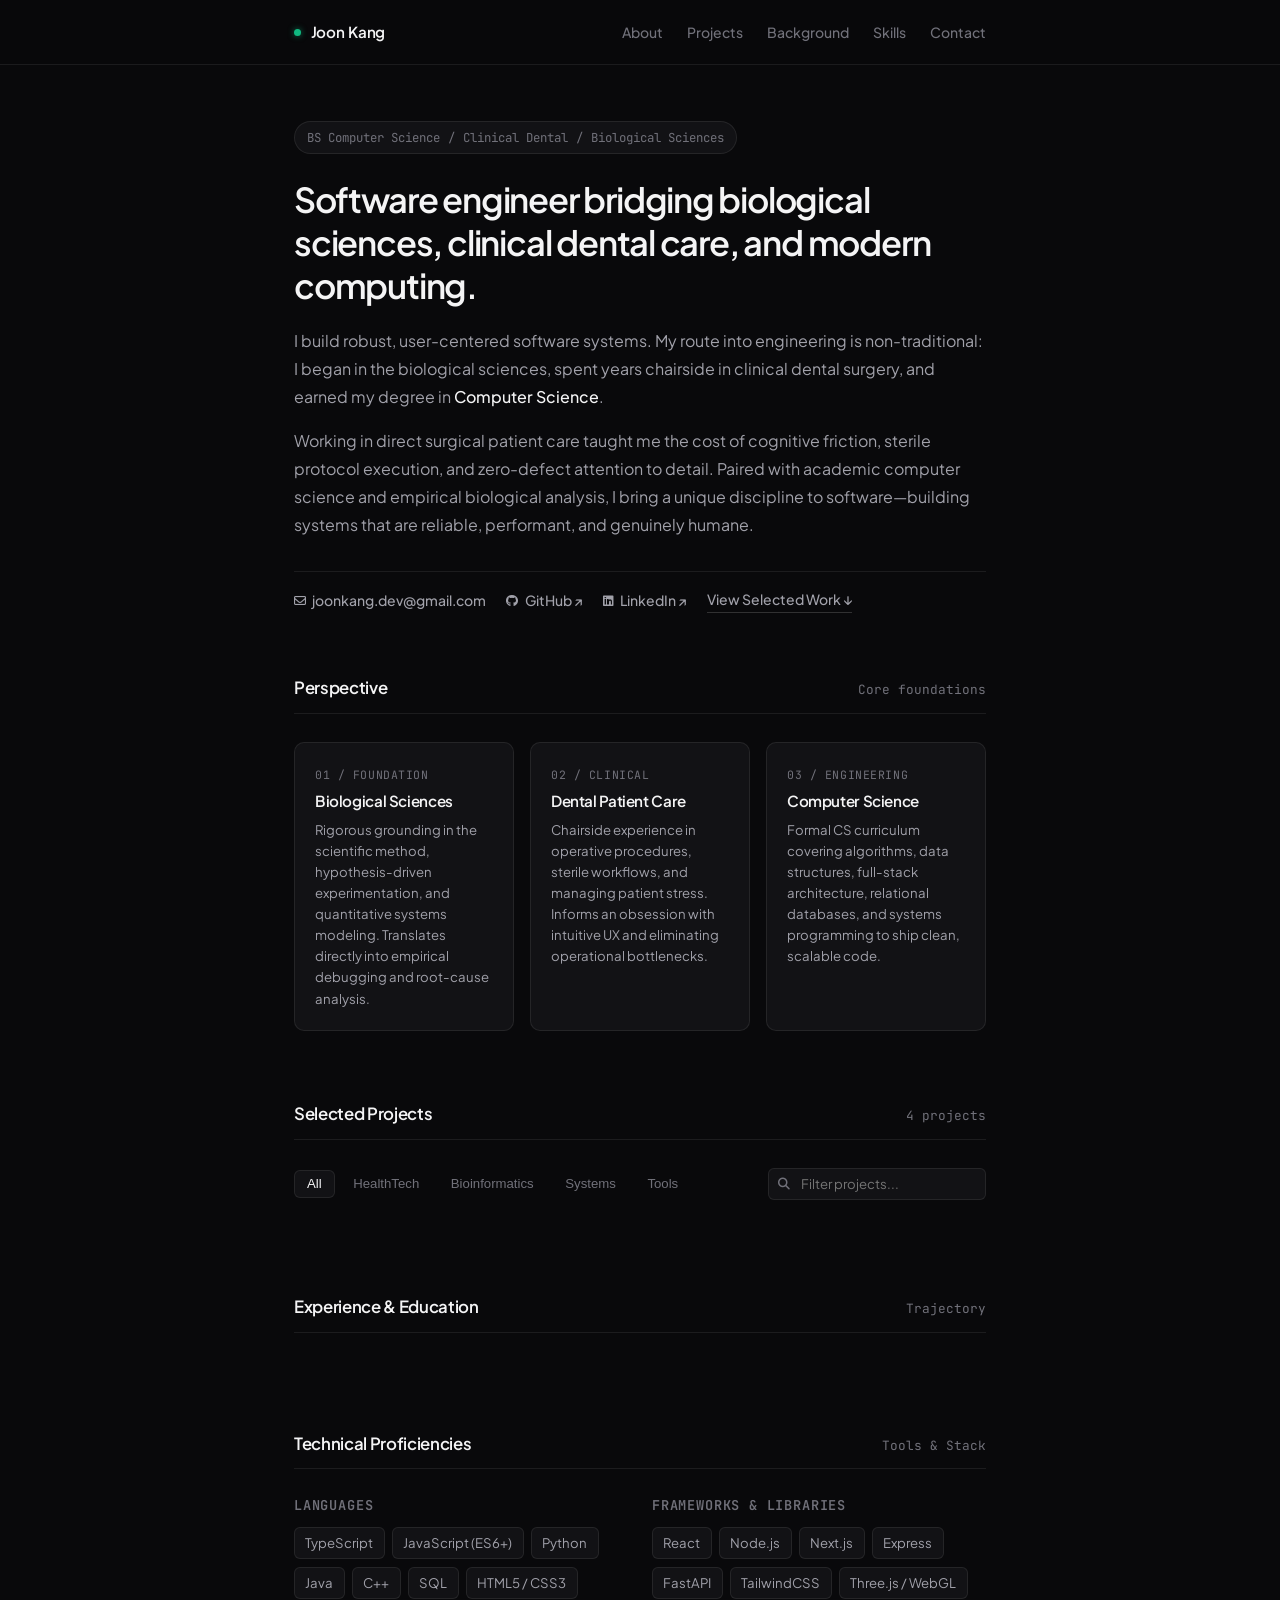
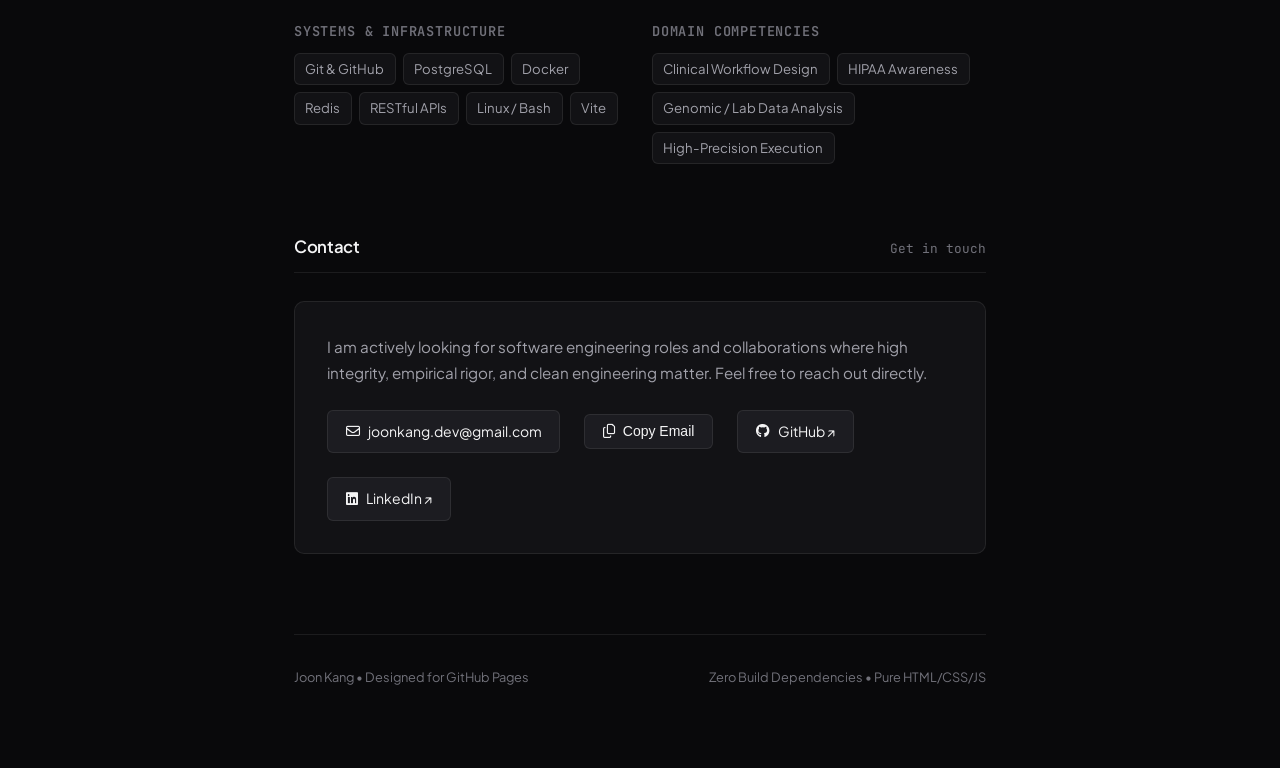
==== index.html @ 66cf8ad4 "Initial commit: Dental website mockups and portal" ====
<!DOCTYPE html>
<html lang="en">
<head>
  <meta charset="UTF-8">
  <meta name="viewport" content="width=device-width, initial-scale=1.0">
  <meta name="description" content="Joon Kang — Software Engineer with a background in Biological Sciences, Clinical Dental Assisting, and a B.S. in Computer Science.">
  <meta name="keywords" content="Joon Kang, Software Engineer, Full-Stack Developer, Biology, Dental, HealthTech, Bioinformatics">
  <meta name="author" content="Joon Kang">
  
  <title>Joon Kang — Software Engineer</title>

  <!-- Google Fonts: Plus Jakarta Sans & JetBrains Mono -->
  <link rel="preconnect" href="https://fonts.googleapis.com">
  <link rel="preconnect" href="https://fonts.gstatic.com" crossorigin>
  <link href="https://fonts.googleapis.com/css2?family=JetBrains+Mono:wght@400;500&family=Plus+Jakarta+Sans:wght@400;500;600;700&display=swap" rel="stylesheet">

  <!-- Minimalist FontAwesome for clean links -->
  <link rel="stylesheet" href="https://cdnjs.cloudflare.com/ajax/libs/font-awesome/6.5.1/css/all.min.css" integrity="sha512-DTOQO9RWCH3ppGqcWaEA1BIZOC6xxalwEsw9c2QQeAIftl+Vegovlnee1c9QX4TctnWMn13TZye+giMm8e2LwA==" crossorigin="anonymous" referrerpolicy="no-referrer" />

  <!-- Refined Stylesheet -->
  <link rel="stylesheet" href="style.css">
</head>
<body>

  <!-- Minimal Sticky Header -->
  <header class="site-header">
    <div class="site-container header-inner">
      <a href="#top" class="brand-title">
        <span class="status-dot" title="Open to opportunities"></span>
        <span>Joon Kang</span>
      </a>

      <nav aria-label="Main Navigation">
        <ul class="header-nav">
          <li><a href="#about">About</a></li>
          <li><a href="#projects">Projects</a></li>
          <li><a href="#background">Background</a></li>
          <li><a href="#skills">Skills</a></li>
          <li><a href="#contact">Contact</a></li>
        </ul>
      </nav>
    </div>
  </header>

  <main class="site-container" id="top">

    <!-- ====================================================================
         HERO & INTRODUCTION
         ==================================================================== -->
    <section class="hero-block" id="about">
      <div class="hero-meta-badge">
        <span>BS Computer Science</span>
        <span>/</span>
        <span>Clinical Dental</span>
        <span>/</span>
        <span>Biological Sciences</span>
      </div>

      <h1 class="hero-heading">
        Software engineer bridging biological sciences, clinical dental care, and modern computing.
      </h1>

      <div class="hero-narrative">
        <p>
          I build robust, user-centered software systems. My route into engineering is non-traditional: I began in the biological sciences, spent years chairside in clinical dental surgery, and earned my degree in <strong>Computer Science</strong>.
        </p>
        <p>
          Working in direct surgical patient care taught me the cost of cognitive friction, sterile protocol execution, and zero-defect attention to detail. Paired with academic computer science and empirical biological analysis, I bring a unique discipline to software—building systems that are reliable, performant, and genuinely humane.
        </p>
      </div>

      <div class="hero-links-row">
        <a href="mailto:joonkang.dev@gmail.com" class="action-link">
          <i class="fa-regular fa-envelope"></i>
          <span>joonkang.dev@gmail.com</span>
        </a>
        <a href="https://github.com/joonkang" target="_blank" rel="noopener noreferrer" class="action-link">
          <i class="fa-brands fa-github"></i>
          <span>GitHub ↗</span>
        </a>
        <a href="https://linkedin.com/in/joonkang" target="_blank" rel="noopener noreferrer" class="action-link">
          <i class="fa-brands fa-linkedin"></i>
          <span>LinkedIn ↗</span>
        </a>
        <a href="#projects" class="action-link text-link">
          <span>View Selected Work ↓</span>
        </a>
      </div>
    </section>

    <!-- ====================================================================
         INTERDISCIPLINARY PILLARS (Clean Cards)
         ==================================================================== -->
    <section class="content-section">
      <div class="section-head">
        <h2 class="section-label">Perspective</h2>
        <span class="section-sublabel">Core foundations</span>
      </div>

      <div class="interdisciplinary-grid">
        <div class="discipline-card">
          <div class="discipline-tag">01 / Foundation</div>
          <h3>Biological Sciences</h3>
          <p>
            Rigorous grounding in the scientific method, hypothesis-driven experimentation, and quantitative systems modeling. Translates directly into empirical debugging and root-cause analysis.
          </p>
        </div>

        <div class="discipline-card">
          <div class="discipline-tag">02 / Clinical</div>
          <h3>Dental Patient Care</h3>
          <p>
            Chairside experience in operative procedures, sterile workflows, and managing patient stress. Informs an obsession with intuitive UX and eliminating operational bottlenecks.
          </p>
        </div>

        <div class="discipline-card">
          <div class="discipline-tag">03 / Engineering</div>
          <h3>Computer Science</h3>
          <p>
            Formal CS curriculum covering algorithms, data structures, full-stack architecture, relational databases, and systems programming to ship clean, scalable code.
          </p>
        </div>
      </div>
    </section>

    <!-- ====================================================================
         SELECTED PROJECTS
         ==================================================================== -->
    <section class="content-section" id="projects">
      <div class="section-head">
        <h2 class="section-label">Selected Projects</h2>
        <span class="section-sublabel" id="projectCount">4 projects</span>
      </div>

      <!-- Controls: Category Tabs & Search -->
      <div class="project-filters-bar">
        <div class="category-tabs" id="categoryTabs">
          <button class="tab-btn active" data-category="all">All</button>
          <button class="tab-btn" data-category="healthtech">HealthTech</button>
          <button class="tab-btn" data-category="bioinformatics">Bioinformatics</button>
          <button class="tab-btn" data-category="systems">Systems</button>
          <button class="tab-btn" data-category="tools">Tools</button>
        </div>

        <div class="search-field">
          <i class="fa-solid fa-magnifying-glass"></i>
          <input type="text" id="projectSearchInput" placeholder="Filter projects..." aria-label="Search projects">
        </div>
      </div>

      <!-- Stack of Projects -->
      <div class="projects-stack" id="projectsContainer">
        <!-- Rendered via app.js from projects-data.js -->
      </div>
    </section>

    <!-- ====================================================================
         BACKGROUND & EXPERIENCE
         ==================================================================== -->
    <section class="content-section" id="background">
      <div class="section-head">
        <h2 class="section-label">Experience & Education</h2>
        <span class="section-sublabel">Trajectory</span>
      </div>

      <div class="experience-list" id="experienceContainer">
        <!-- Rendered via app.js -->
      </div>
    </section>

    <!-- ====================================================================
         SKILLS & ARSENAL
         ==================================================================== -->
    <section class="content-section" id="skills">
      <div class="section-head">
        <h2 class="section-label">Technical Proficiencies</h2>
        <span class="section-sublabel">Tools & Stack</span>
      </div>

      <div class="skills-stack-grid">
        <div class="skill-group">
          <h4>Languages</h4>
          <div class="skill-items-list">
            <span class="skill-tag-clean">TypeScript</span>
            <span class="skill-tag-clean">JavaScript (ES6+)</span>
            <span class="skill-tag-clean">Python</span>
            <span class="skill-tag-clean">Java</span>
            <span class="skill-tag-clean">C++</span>
            <span class="skill-tag-clean">SQL</span>
            <span class="skill-tag-clean">HTML5 / CSS3</span>
          </div>
        </div>

        <div class="skill-group">
          <h4>Frameworks & Libraries</h4>
          <div class="skill-items-list">
            <span class="skill-tag-clean">React</span>
            <span class="skill-tag-clean">Node.js</span>
            <span class="skill-tag-clean">Next.js</span>
            <span class="skill-tag-clean">Express</span>
            <span class="skill-tag-clean">FastAPI</span>
            <span class="skill-tag-clean">TailwindCSS</span>
            <span class="skill-tag-clean">Three.js / WebGL</span>
          </div>
        </div>

        <div class="skill-group">
          <h4>Systems & Infrastructure</h4>
          <div class="skill-items-list">
            <span class="skill-tag-clean">Git & GitHub</span>
            <span class="skill-tag-clean">PostgreSQL</span>
            <span class="skill-tag-clean">Docker</span>
            <span class="skill-tag-clean">Redis</span>
            <span class="skill-tag-clean">RESTful APIs</span>
            <span class="skill-tag-clean">Linux / Bash</span>
            <span class="skill-tag-clean">Vite</span>
          </div>
        </div>

        <div class="skill-group">
          <h4>Domain Competencies</h4>
          <div class="skill-items-list">
            <span class="skill-tag-clean">Clinical Workflow Design</span>
            <span class="skill-tag-clean">HIPAA Awareness</span>
            <span class="skill-tag-clean">Genomic / Lab Data Analysis</span>
            <span class="skill-tag-clean">High-Precision Execution</span>
          </div>
        </div>
      </div>
    </section>

    <!-- ====================================================================
         CONTACT & GET IN TOUCH
         ==================================================================== -->
    <section class="content-section" id="contact">
      <div class="section-head">
        <h2 class="section-label">Contact</h2>
        <span class="section-sublabel">Get in touch</span>
      </div>

      <div class="contact-box">
        <p>
          I am actively looking for software engineering roles and collaborations where high integrity, empirical rigor, and clean engineering matter. Feel free to reach out directly.
        </p>

        <div class="contact-channels">
          <a href="mailto:joonkang.dev@gmail.com" class="contact-pill">
            <i class="fa-regular fa-envelope"></i>
            <span>joonkang.dev@gmail.com</span>
          </a>

          <button type="button" class="contact-pill" id="copyEmailBtn">
            <i class="fa-regular fa-copy"></i>
            <span>Copy Email</span>
          </button>

          <a href="https://github.com/joonkang" target="_blank" rel="noopener noreferrer" class="contact-pill">
            <i class="fa-brands fa-github"></i>
            <span>GitHub ↗</span>
          </a>

          <a href="https://linkedin.com/in/joonkang" target="_blank" rel="noopener noreferrer" class="contact-pill">
            <i class="fa-brands fa-linkedin"></i>
            <span>LinkedIn ↗</span>
          </a>
        </div>
      </div>
    </section>

    <!-- Footer -->
    <footer class="site-footer">
      <div>Joon Kang &bull; Designed for GitHub Pages</div>
      <div>Zero Build Dependencies &bull; Pure HTML/CSS/JS</div>
    </footer>

  </main>

  <!-- Minimalist Toast Alert -->
  <div class="toast-notice" id="toastNotice" role="status"></div>

  <!-- Scripts -->
  <script src="projects-data.js"></script>
  <script src="app.js"></script>
</body>
</html>
---- style.css ----
/* ==========================================================================
   MINIMALIST & EDITORIAL DESIGN SYSTEM
   Aesthetic: Refined Obsidian & Zinc Monochrome with Hairline Borders
   Inspiration: Linear, Paco Coursey, Lee Robinson, Stripe Developer
   ========================================================================== */

:root {
  /* Color Palette - Refined Neutral Slate & Obsidian */
  --bg-page: #09090b;          /* Zinc 950 */
  --bg-surface: #121215;       /* Subdued container */
  --bg-surface-hover: #18181b; /* Zinc 900 */
  --bg-subtle: #1c1c21;
  --bg-tag: rgba(255, 255, 255, 0.04);
  
  /* Text System */
  --text-primary: #f4f4f5;     /* Zinc 100 */
  --text-secondary: #a1a1aa;   /* Zinc 400 */
  --text-muted: #71717a;       /* Zinc 500 */
  --text-faint: #3f3f46;       /* Zinc 700 */
  
  /* Borders & Dividers */
  --border: rgba(255, 255, 255, 0.08);
  --border-strong: rgba(255, 255, 255, 0.16);
  --border-focus: rgba(255, 255, 255, 0.3);
  
  /* Accents (Used Sparingly & Deliberately) */
  --accent-dot: #10b981;       /* Emerald live status */
  --accent-hover: #ffffff;
  
  /* Typography */
  --font-sans: 'Plus Jakarta Sans', -apple-system, BlinkMacSystemFont, 'Segoe UI', Roboto, sans-serif;
  --font-mono: 'JetBrains Mono', 'SF Mono', Menlo, Consolas, monospace;
  
  /* Layout Sizing */
  --max-width: 740px;
  --radius-sm: 6px;
  --radius-md: 10px;
  --radius-lg: 14px;
  --radius-full: 9999px;
  
  /* Transitions */
  --ease: cubic-bezier(0.16, 1, 0.3, 1);
  --duration: 0.2s;
}

/* ==========================================================================
   Base Reset
   ========================================================================== */
*, *::before, *::after {
  box-sizing: border-box;
  margin: 0;
  padding: 0;
}

html {
  scroll-behavior: smooth;
  font-size: 16px;
  color-scheme: dark;
}

body {
  font-family: var(--font-sans);
  background-color: var(--bg-page);
  color: var(--text-primary);
  line-height: 1.7;
  -webkit-font-smoothing: antialiased;
  -moz-osx-font-smoothing: grayscale;
  min-height: 100vh;
  padding-bottom: 5rem;
}

/* Selection */
::selection {
  background: rgba(255, 255, 255, 0.18);
  color: #fff;
}

/* ==========================================================================
   Typography & Links
   ========================================================================== */
h1, h2, h3, h4 {
  color: var(--text-primary);
  font-weight: 600;
  letter-spacing: -0.025em;
  line-height: 1.3;
}

p {
  color: var(--text-secondary);
  font-size: 0.95rem;
  line-height: 1.7;
}

a {
  color: inherit;
  text-decoration: none;
  transition: color var(--duration) var(--ease);
}

.font-mono {
  font-family: var(--font-mono);
}

/* Understated Link */
.text-link {
  color: var(--text-primary);
  border-bottom: 1px solid var(--border-strong);
  padding-bottom: 1px;
  transition: border-color var(--duration) var(--ease), color var(--duration) var(--ease);
}

.text-link:hover {
  border-color: var(--accent-hover);
  color: #fff;
}

/* ==========================================================================
   Layout Container
   ========================================================================== */
.site-container {
  max-width: var(--max-width);
  margin: 0 auto;
  padding: 0 1.5rem;
}

/* ==========================================================================
   Header & Navigation
   ========================================================================== */
.site-header {
  position: sticky;
  top: 0;
  z-index: 50;
  background: rgba(9, 9, 11, 0.85);
  backdrop-filter: blur(12px);
  -webkit-backdrop-filter: blur(12px);
  border-bottom: 1px solid var(--border);
  margin-bottom: 3.5rem;
}

.header-inner {
  display: flex;
  align-items: center;
  justify-content: space-between;
  height: 64px;
}

.brand-title {
  font-size: 0.95rem;
  font-weight: 600;
  letter-spacing: -0.01em;
  color: var(--text-primary);
  display: flex;
  align-items: center;
  gap: 0.6rem;
}

.brand-title .status-dot {
  width: 7px;
  height: 7px;
  border-radius: 50%;
  background: var(--accent-dot);
  display: inline-block;
  box-shadow: 0 0 6px rgba(16, 185, 129, 0.6);
}

.header-nav {
  display: flex;
  align-items: center;
  gap: 1.5rem;
  list-style: none;
}

.header-nav a {
  font-size: 0.875rem;
  color: var(--text-muted);
  font-weight: 500;
  transition: color var(--duration) var(--ease);
}

.header-nav a:hover {
  color: var(--text-primary);
}

/* ==========================================================================
   Hero Section
   ========================================================================== */
.hero-block {
  margin-bottom: 4rem;
}

.hero-meta-badge {
  display: inline-flex;
  align-items: center;
  gap: 0.5rem;
  font-size: 0.775rem;
  font-family: var(--font-mono);
  color: var(--text-muted);
  background: var(--bg-surface);
  border: 1px solid var(--border);
  padding: 0.3rem 0.75rem;
  border-radius: var(--radius-full);
  margin-bottom: 1.5rem;
}

.hero-heading {
  font-size: 2.15rem;
  font-weight: 600;
  letter-spacing: -0.035em;
  line-height: 1.25;
  margin-bottom: 1.25rem;
  color: var(--text-primary);
}

.hero-narrative {
  display: flex;
  flex-direction: column;
  gap: 1rem;
  margin-bottom: 2rem;
}

.hero-narrative p {
  font-size: 1rem;
  color: var(--text-secondary);
  line-height: 1.75;
}

.hero-narrative strong {
  color: var(--text-primary);
  font-weight: 500;
}

/* Quick Links Row */
.hero-links-row {
  display: flex;
  align-items: center;
  flex-wrap: wrap;
  gap: 1.25rem;
  padding-top: 1rem;
  border-top: 1px solid var(--border);
}

.action-link {
  display: inline-flex;
  align-items: center;
  gap: 0.4rem;
  font-size: 0.875rem;
  font-weight: 500;
  color: var(--text-secondary);
  transition: color var(--duration) var(--ease);
}

.action-link:hover {
  color: var(--text-primary);
}

.action-link i {
  font-size: 0.75rem;
}

/* ==========================================================================
   Section Layouts
   ========================================================================== */
.content-section {
  margin-bottom: 4.5rem;
}

.section-head {
  display: flex;
  align-items: baseline;
  justify-content: space-between;
  margin-bottom: 1.75rem;
  padding-bottom: 0.75rem;
  border-bottom: 1px solid var(--border);
}

.section-label {
  font-size: 1.05rem;
  font-weight: 600;
  color: var(--text-primary);
  letter-spacing: -0.02em;
}

.section-sublabel {
  font-size: 0.8rem;
  font-family: var(--font-mono);
  color: var(--text-muted);
}

/* ==========================================================================
   Interdisciplinary Background (The Triangle)
   ========================================================================== */
.interdisciplinary-grid {
  display: grid;
  grid-template-columns: repeat(3, 1fr);
  gap: 1rem;
}

.discipline-card {
  background: var(--bg-surface);
  border: 1px solid var(--border);
  border-radius: var(--radius-md);
  padding: 1.35rem 1.25rem;
  transition: border-color var(--duration) var(--ease), background var(--duration) var(--ease);
}

.discipline-card:hover {
  border-color: var(--border-strong);
  background: var(--bg-surface-hover);
}

.discipline-tag {
  font-family: var(--font-mono);
  font-size: 0.72rem;
  color: var(--text-muted);
  text-transform: uppercase;
  letter-spacing: 0.05em;
  margin-bottom: 0.4rem;
}

.discipline-card h3 {
  font-size: 0.95rem;
  font-weight: 600;
  margin-bottom: 0.5rem;
  color: var(--text-primary);
}

.discipline-card p {
  font-size: 0.825rem;
  color: var(--text-secondary);
  line-height: 1.6;
}

/* ==========================================================================
   Projects Section & Controls
   ========================================================================== */
.project-filters-bar {
  display: flex;
  align-items: center;
  justify-content: space-between;
  flex-wrap: wrap;
  gap: 0.75rem;
  margin-bottom: 1.5rem;
}

.category-tabs {
  display: flex;
  align-items: center;
  flex-wrap: wrap;
  gap: 0.35rem;
}

.tab-btn {
  background: transparent;
  border: 1px solid transparent;
  color: var(--text-muted);
  font-size: 0.825rem;
  font-weight: 500;
  padding: 0.35rem 0.75rem;
  border-radius: var(--radius-sm);
  cursor: pointer;
  transition: all var(--duration) var(--ease);
}

.tab-btn:hover {
  color: var(--text-primary);
}

.tab-btn.active {
  background: var(--bg-surface);
  border-color: var(--border);
  color: var(--text-primary);
}

.search-field {
  position: relative;
  min-width: 200px;
}

.search-field input {
  width: 100%;
  background: var(--bg-surface);
  border: 1px solid var(--border);
  border-radius: var(--radius-sm);
  padding: 0.4rem 0.75rem 0.4rem 2rem;
  font-size: 0.825rem;
  color: var(--text-primary);
  font-family: inherit;
  outline: none;
  transition: border-color var(--duration) var(--ease);
}

.search-field input:focus {
  border-color: var(--border-focus);
}

.search-field i {
  position: absolute;
  left: 0.65rem;
  top: 50%;
  transform: translateY(-50%);
  font-size: 0.75rem;
  color: var(--text-muted);
  pointer-events: none;
}

/* Clean Project Cards List */
.projects-stack {
  display: flex;
  flex-direction: column;
  gap: 1.25rem;
}

.project-row-card {
  background: var(--bg-surface);
  border: 1px solid var(--border);
  border-radius: var(--radius-md);
  padding: 1.5rem;
  transition: border-color var(--duration) var(--ease), background-color var(--duration) var(--ease);
}

.project-row-card:hover {
  border-color: var(--border-strong);
  background-color: var(--bg-surface-hover);
}

.project-card-top {
  display: flex;
  align-items: baseline;
  justify-content: space-between;
  gap: 1rem;
  margin-bottom: 0.5rem;
}

.project-name-group {
  display: flex;
  align-items: baseline;
  gap: 0.65rem;
}

.project-name {
  font-size: 1.05rem;
  font-weight: 600;
  color: var(--text-primary);
}

.project-category-badge {
  font-family: var(--font-mono);
  font-size: 0.7rem;
  color: var(--text-muted);
  text-transform: uppercase;
  letter-spacing: 0.05em;
}

.project-links-group {
  display: flex;
  align-items: center;
  gap: 1rem;
}

.project-ext-link {
  font-size: 0.8rem;
  color: var(--text-muted);
  font-weight: 500;
  display: inline-flex;
  align-items: center;
  gap: 0.3rem;
  transition: color var(--duration) var(--ease);
}

.project-ext-link:hover {
  color: var(--text-primary);
}

.project-summary {
  font-size: 0.9rem;
  color: var(--text-secondary);
  line-height: 1.6;
  margin-bottom: 1rem;
}

.project-highlights-minimal {
  list-style: none;
  margin-bottom: 1.15rem;
  display: flex;
  flex-direction: column;
  gap: 0.4rem;
}

.project-highlights-minimal li {
  font-size: 0.835rem;
  color: var(--text-secondary);
  position: relative;
  padding-left: 1rem;
  line-height: 1.5;
}

.project-highlights-minimal li::before {
  content: '–';
  position: absolute;
  left: 0;
  color: var(--text-muted);
}

.project-tags-row {
  display: flex;
  flex-wrap: wrap;
  align-items: center;
  gap: 0.4rem;
}

.tech-chip {
  font-family: var(--font-mono);
  font-size: 0.72rem;
  color: var(--text-muted);
  background: var(--bg-tag);
  border: 1px solid var(--border);
  padding: 0.15rem 0.55rem;
  border-radius: var(--radius-sm);
}

/* ==========================================================================
   Experience & Journey (Chronological List)
   ========================================================================== */
.experience-list {
  display: flex;
  flex-direction: column;
}

.experience-item {
  display: grid;
  grid-template-columns: 130px 1fr;
  gap: 1.5rem;
  padding: 1.35rem 0;
  border-bottom: 1px solid var(--border);
}

.experience-item:last-child {
  border-bottom: none;
}

.experience-period {
  font-family: var(--font-mono);
  font-size: 0.8rem;
  color: var(--text-muted);
  padding-top: 0.15rem;
}

.experience-detail h4 {
  font-size: 0.95rem;
  font-weight: 600;
  color: var(--text-primary);
  margin-bottom: 0.15rem;
}

.experience-detail .role-place {
  font-size: 0.85rem;
  color: var(--text-muted);
  margin-bottom: 0.5rem;
}

.experience-detail p {
  font-size: 0.875rem;
  color: var(--text-secondary);
  line-height: 1.6;
}

/* ==========================================================================
   Skills Grid (Clean Minimalist Text)
   ========================================================================== */
.skills-stack-grid {
  display: grid;
  grid-template-columns: repeat(2, 1fr);
  gap: 1.5rem;
}

.skill-group h4 {
  font-size: 0.85rem;
  font-family: var(--font-mono);
  text-transform: uppercase;
  letter-spacing: 0.06em;
  color: var(--text-muted);
  margin-bottom: 0.75rem;
}

.skill-items-list {
  display: flex;
  flex-wrap: wrap;
  gap: 0.45rem;
}

.skill-tag-clean {
  font-size: 0.825rem;
  color: var(--text-secondary);
  background: var(--bg-surface);
  border: 1px solid var(--border);
  padding: 0.25rem 0.65rem;
  border-radius: var(--radius-sm);
}

/* ==========================================================================
   Contact Section
   ========================================================================== */
.contact-box {
  background: var(--bg-surface);
  border: 1px solid var(--border);
  border-radius: var(--radius-md);
  padding: 2rem;
}

.contact-box p {
  font-size: 0.95rem;
  margin-bottom: 1.5rem;
}

.contact-channels {
  display: flex;
  align-items: center;
  flex-wrap: wrap;
  gap: 1.5rem;
}

.contact-pill {
  display: inline-flex;
  align-items: center;
  gap: 0.5rem;
  font-size: 0.875rem;
  color: var(--text-primary);
  background: var(--bg-subtle);
  border: 1px solid var(--border);
  padding: 0.55rem 1.1rem;
  border-radius: var(--radius-sm);
  cursor: pointer;
  transition: all var(--duration) var(--ease);
}

.contact-pill:hover {
  border-color: var(--border-strong);
  background: var(--bg-surface-hover);
  color: #fff;
}

/* Toast Message */
.toast-notice {
  position: fixed;
  bottom: 2rem;
  right: 2rem;
  background: var(--bg-surface);
  border: 1px solid var(--border-strong);
  color: var(--text-primary);
  font-size: 0.85rem;
  font-family: var(--font-mono);
  padding: 0.75rem 1.25rem;
  border-radius: var(--radius-sm);
  box-shadow: 0 10px 25px rgba(0,0,0,0.5);
  opacity: 0;
  transform: translateY(10px);
  pointer-events: none;
  transition: all 0.2s var(--ease);
  z-index: 999;
}

.toast-notice.show {
  opacity: 1;
  transform: translateY(0);
}

/* ==========================================================================
   Footer
   ========================================================================== */
.site-footer {
  margin-top: 5rem;
  padding-top: 2rem;
  border-top: 1px solid var(--border);
  display: flex;
  align-items: center;
  justify-content: space-between;
  font-size: 0.8rem;
  color: var(--text-muted);
}

/* ==========================================================================
   Responsive
   ========================================================================== */
@media (max-width: 680px) {
  .hero-heading {
    font-size: 1.75rem;
  }

  .interdisciplinary-grid {
    grid-template-columns: 1fr;
  }

  .skills-stack-grid {
    grid-template-columns: 1fr;
  }

  .experience-item {
    grid-template-columns: 1fr;
    gap: 0.4rem;
  }

  .project-card-top {
    flex-direction: column;
    align-items: flex-start;
    gap: 0.35rem;
  }

  .project-filters-bar {
    flex-direction: column;
    align-items: stretch;
  }

  .search-field {
    min-width: 100%;
  }

  .header-nav {
    gap: 1rem;
  }
}
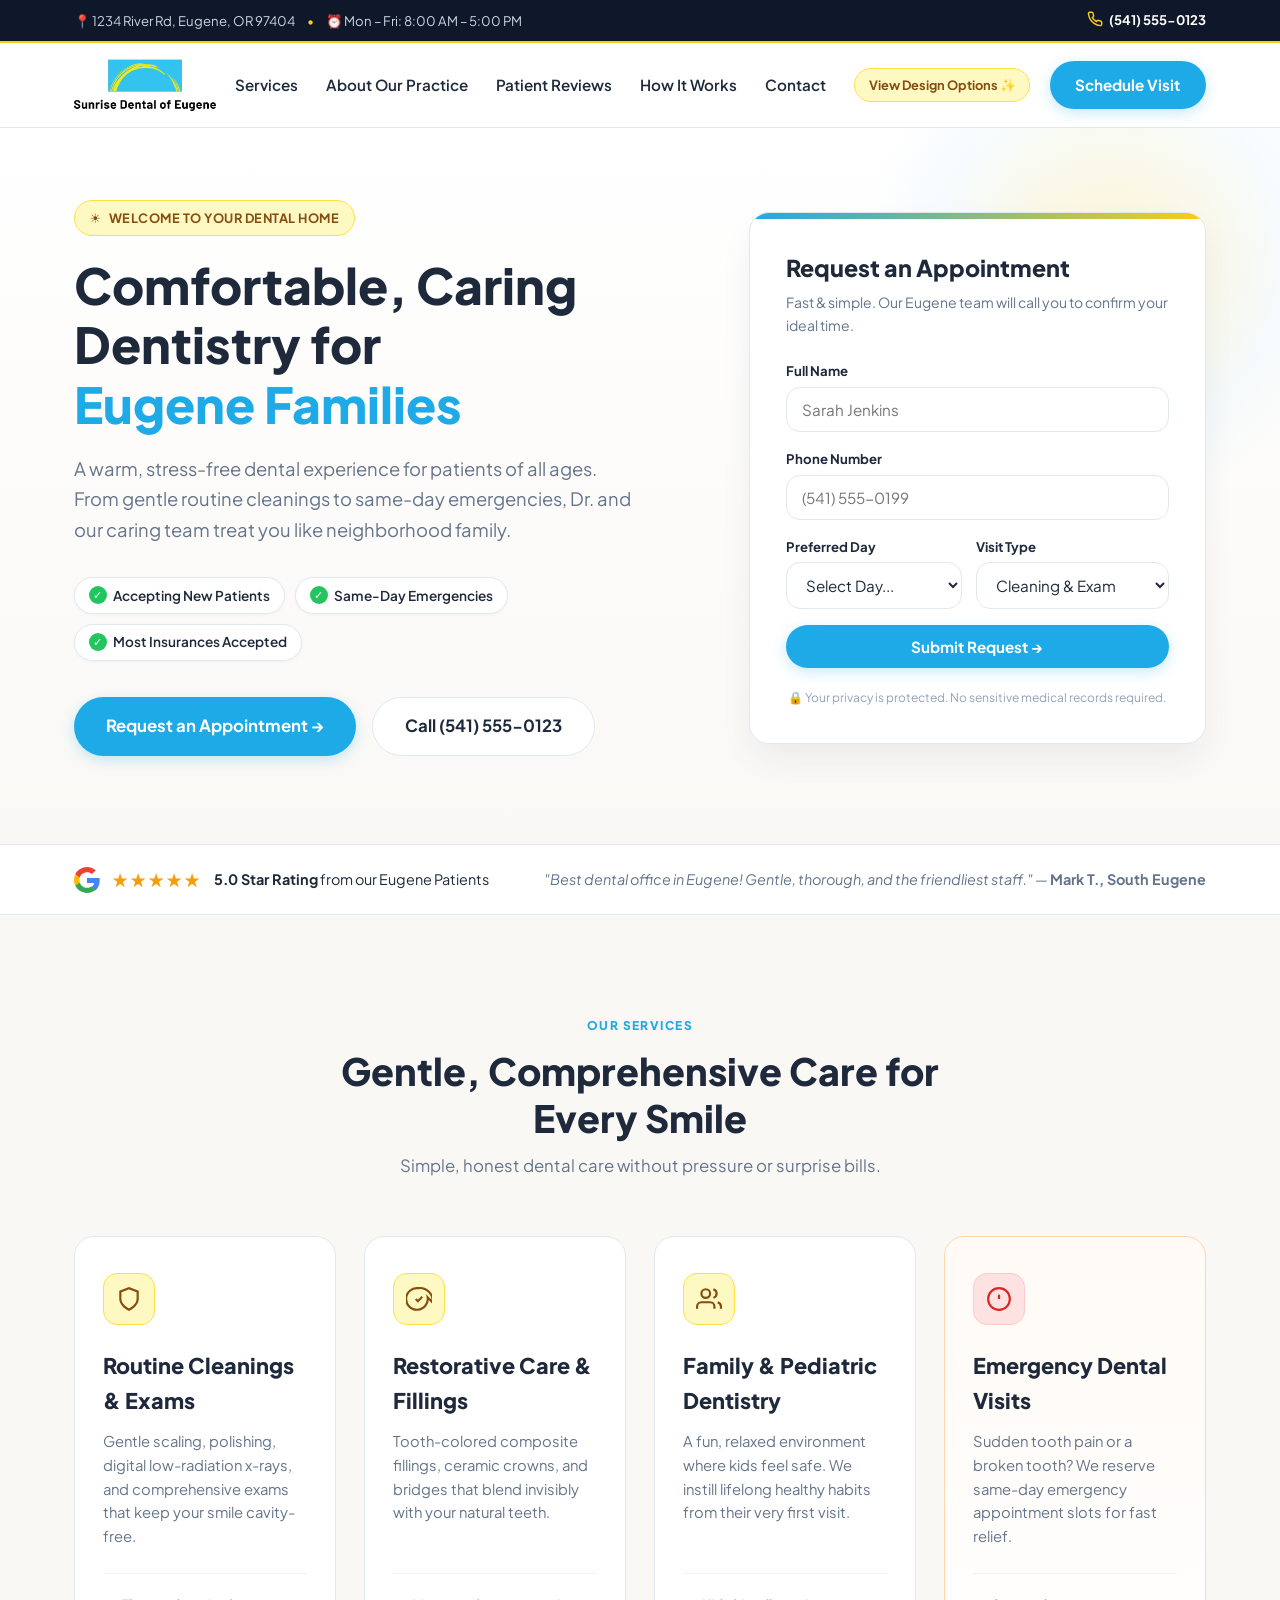
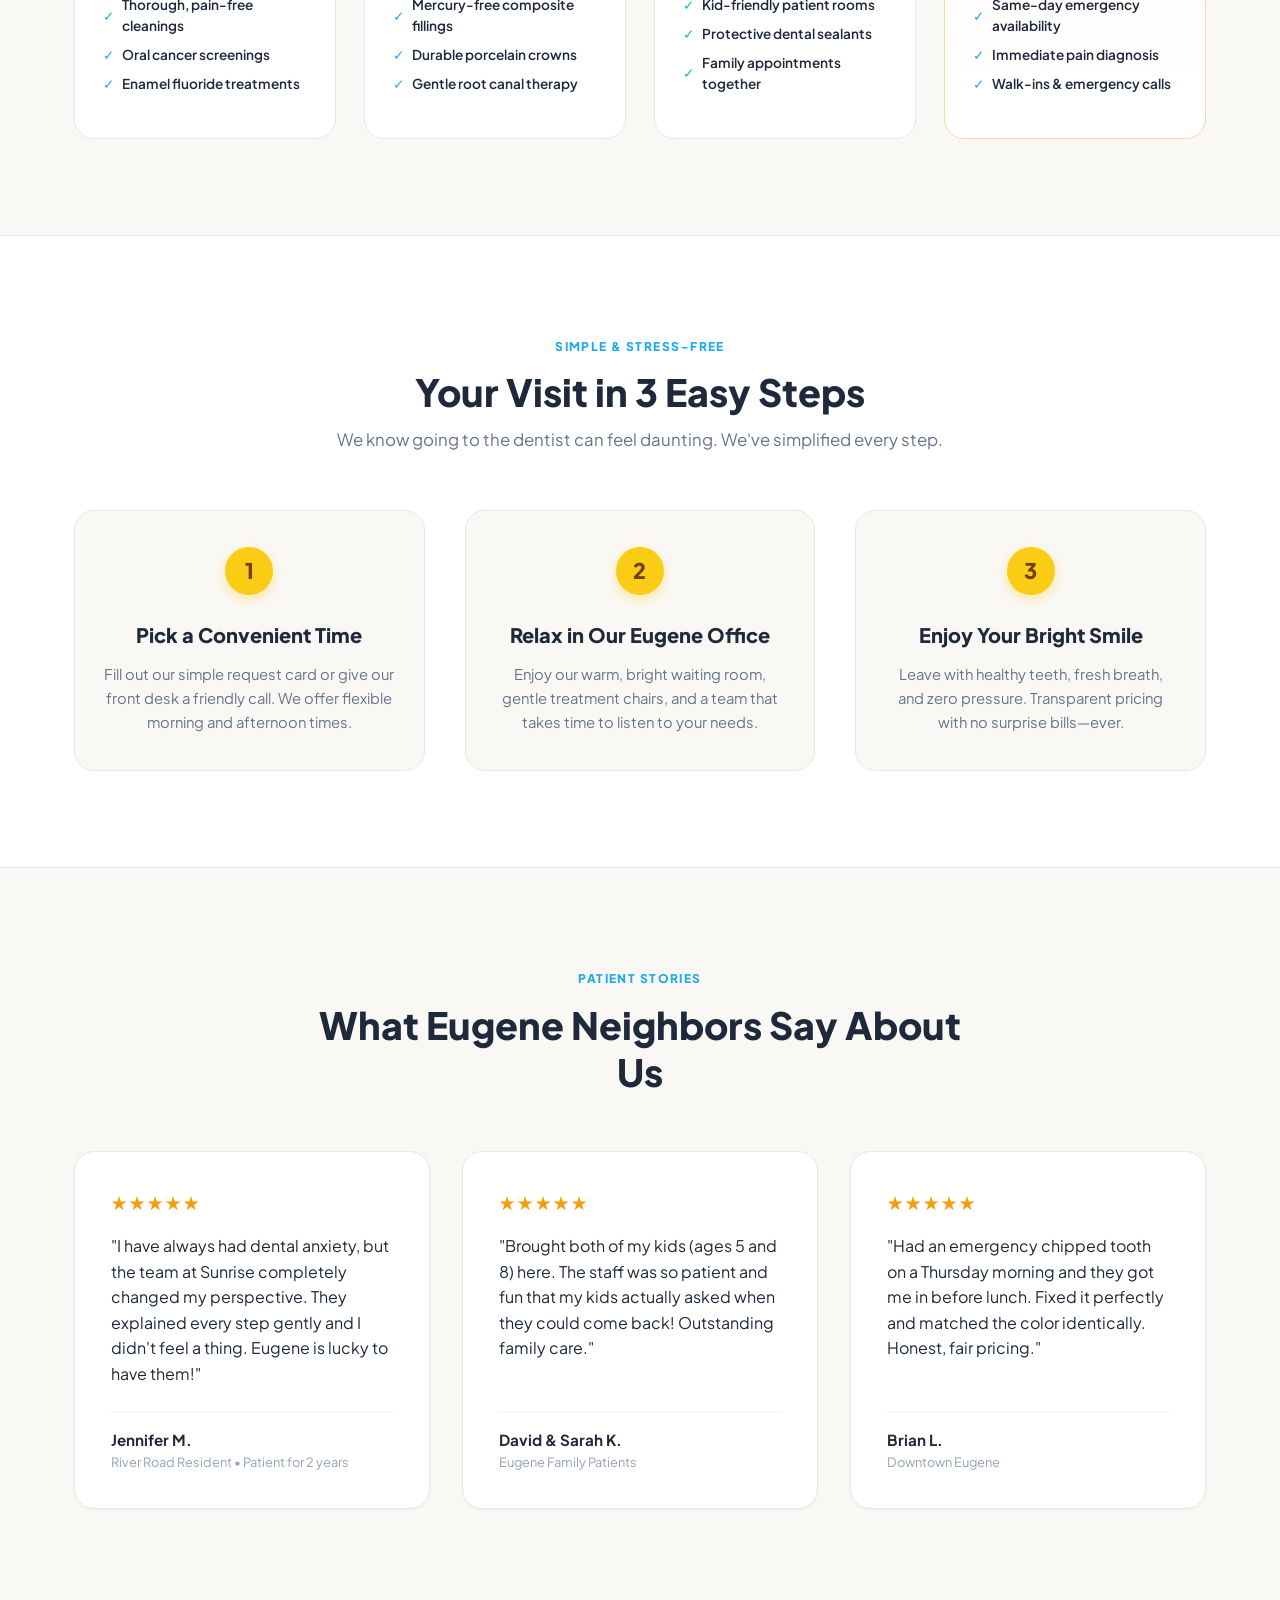
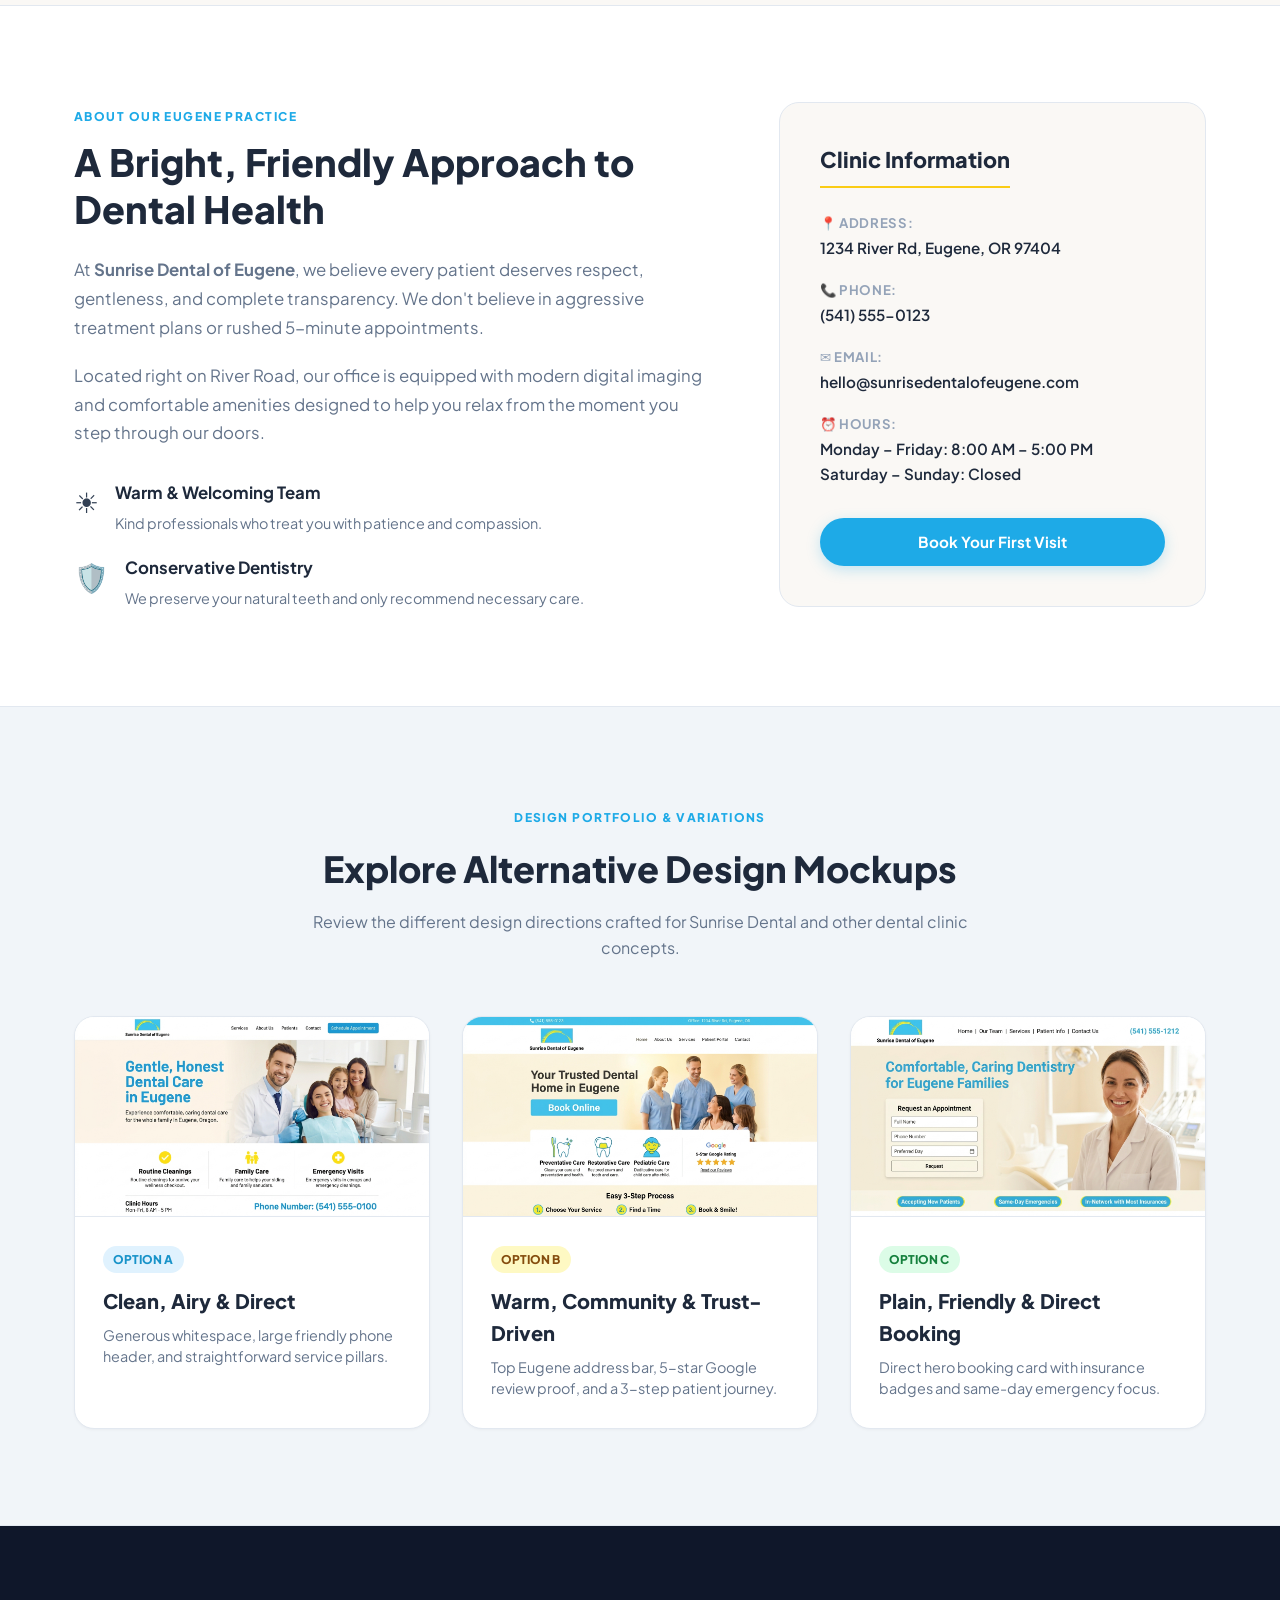
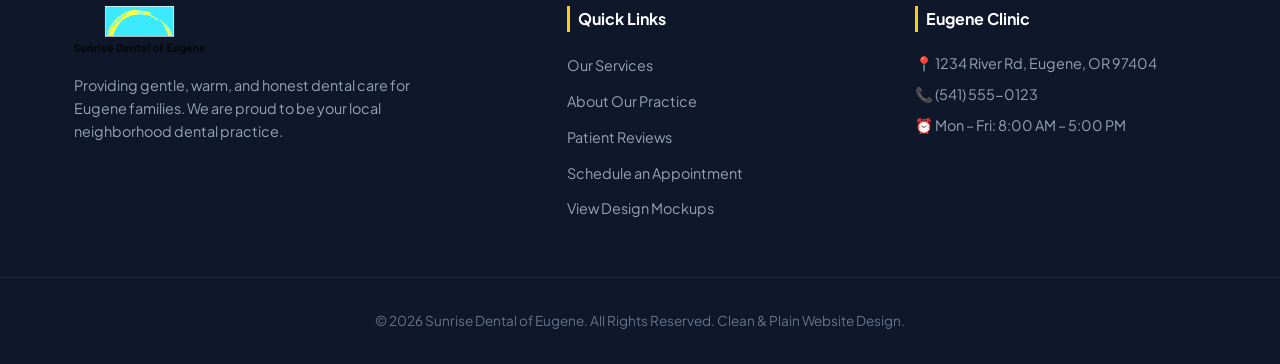
==== commit ba0b9f4c: "Launch Sunrise Dental of Eugene website and design mockups" ====
--- a/index.html
+++ b/index.html
@@ -3,284 +3,505 @@
 <head>
   <meta charset="UTF-8">
   <meta name="viewport" content="width=device-width, initial-scale=1.0">
-  <meta name="description" content="Joon Kang — Software Engineer with a background in Biological Sciences, Clinical Dental Assisting, and a B.S. in Computer Science.">
-  <meta name="keywords" content="Joon Kang, Software Engineer, Full-Stack Developer, Biology, Dental, HealthTech, Bioinformatics">
-  <meta name="author" content="Joon Kang">
-  
-  <title>Joon Kang — Software Engineer</title>
-
-  <!-- Google Fonts: Plus Jakarta Sans & JetBrains Mono -->
+  <title>Sunrise Dental of Eugene | Warm, Gentle Dental Care in Eugene, OR</title>
+  <meta name="description" content="Welcome to Sunrise Dental of Eugene. We provide comfortable, friendly, and honest dental care for families in Eugene, Oregon. Accepting new patients!">
+  <meta name="keywords" content="Sunrise Dental of Eugene, Dentist Eugene OR, Family Dentistry Eugene, Emergency Dentist Eugene, Teeth Cleaning Eugene">
+
+  <!-- Open Graph / Social Sharing -->
+  <meta property="og:title" content="Sunrise Dental of Eugene | Gentle, Family-Focused Dentistry">
+  <meta property="og:description" content="Comfortable, caring, and honest dental care for the whole family in Eugene, OR. Book online or call today!">
+  <meta property="og:image" content="assets/sunrise-logo.png">
+  <meta property="og:type" content="website">
+
+  <!-- Fonts: Plus Jakarta Sans for a clean, warm, accessible feel -->
   <link rel="preconnect" href="https://fonts.googleapis.com">
   <link rel="preconnect" href="https://fonts.gstatic.com" crossorigin>
-  <link href="https://fonts.googleapis.com/css2?family=JetBrains+Mono:wght@400;500&family=Plus+Jakarta+Sans:wght@400;500;600;700&display=swap" rel="stylesheet">
-
-  <!-- Minimalist FontAwesome for clean links -->
-  <link rel="stylesheet" href="https://cdnjs.cloudflare.com/ajax/libs/font-awesome/6.5.1/css/all.min.css" integrity="sha512-DTOQO9RWCH3ppGqcWaEA1BIZOC6xxalwEsw9c2QQeAIftl+Vegovlnee1c9QX4TctnWMn13TZye+giMm8e2LwA==" crossorigin="anonymous" referrerpolicy="no-referrer" />
-
-  <!-- Refined Stylesheet -->
+  <link href="https://fonts.googleapis.com/css2?family=Plus+Jakarta+Sans:wght@400;500;600;700;800&display=swap" rel="stylesheet">
+
   <link rel="stylesheet" href="style.css">
+
+  <!-- Local Business Schema for Eugene, OR SEO -->
+  <script type="application/ld+json">
+  {
+    "@context": "https://schema.org",
+    "@type": "Dentist",
+    "name": "Sunrise Dental of Eugene",
+    "image": "assets/sunrise-logo.png",
+    "telephone": "+1-541-555-0123",
+    "address": {
+      "@type": "PostalAddress",
+      "streetAddress": "1234 River Rd",
+      "addressLocality": "Eugene",
+      "addressRegion": "OR",
+      "postalCode": "97404",
+      "addressCountry": "US"
+    },
+    "geo": {
+      "@type": "GeoCoordinates",
+      "latitude": 44.0521,
+      "longitude": -123.0868
+    },
+    "openingHoursSpecification": [
+      {
+        "@type": "OpeningHoursSpecification",
+        "dayOfWeek": ["Monday", "Tuesday", "Wednesday", "Thursday", "Friday"],
+        "opens": "08:00",
+        "closes": "17:00"
+      }
+    ],
+    "medicalSpecialty": "Dentistry",
+    "priceRange": "$$"
+  }
+  </script>
 </head>
 <body>
 
-  <!-- Minimal Sticky Header -->
+  <!-- Top Announcement / Contact Bar -->
+  <div class="top-bar">
+    <div class="container top-bar-content">
+      <div class="top-bar-left">
+        <span>📍 1234 River Rd, Eugene, OR 97404</span>
+        <span class="divider">•</span>
+        <span>⏰ Mon – Fri: 8:00 AM – 5:00 PM</span>
+      </div>
+      <div class="top-bar-right">
+        <a href="tel:5415550123" class="phone-link">
+          <svg class="phone-icon" viewBox="0 0 24 24" fill="none" stroke="currentColor" stroke-width="2.2">
+            <path d="M22 16.92v3a2 2 0 0 1-2.18 2 19.79 19.79 0 0 1-8.63-3.07 19.5 19.5 0 0 1-6-6 19.79 19.79 0 0 1-3.07-8.67A2 2 0 0 1 4.11 2h3a2 2 0 0 1 2 1.72 12.84 12.84 0 0 0 .7 2.81 2 2 0 0 1-.45 2.11L8.09 9.91a16 16 0 0 0 6 6l1.27-1.27a2 2 0 0 1 2.11-.45 12.84 12.84 0 0 0 2.81.7A2 2 0 0 1 22 16.92z"/>
+          </svg>
+          <strong>(541) 555-0123</strong>
+        </a>
+      </div>
+    </div>
+  </div>
+
+  <!-- Primary Navigation -->
   <header class="site-header">
-    <div class="site-container header-inner">
-      <a href="#top" class="brand-title">
-        <span class="status-dot" title="Open to opportunities"></span>
-        <span>Joon Kang</span>
+    <div class="container nav-wrapper">
+      <a href="#top" class="brand-logo">
+        <img src="assets/sunrise-logo.png" alt="Sunrise Dental of Eugene" class="logo-img">
       </a>
 
-      <nav aria-label="Main Navigation">
-        <ul class="header-nav">
-          <li><a href="#about">About</a></li>
-          <li><a href="#projects">Projects</a></li>
-          <li><a href="#background">Background</a></li>
-          <li><a href="#skills">Skills</a></li>
-          <li><a href="#contact">Contact</a></li>
+      <nav class="main-nav" id="mainNav">
+        <a href="#services">Services</a>
+        <a href="#about">About Our Practice</a>
+        <a href="#reviews">Patient Reviews</a>
+        <a href="#process">How It Works</a>
+        <a href="#contact">Contact</a>
+        <a href="#mockups-showcase" class="nav-mockup-pill">View Design Options ✨</a>
+      </nav>
+
+      <div class="nav-actions">
+        <a href="#booking-card" class="btn btn-primary">Schedule Visit</a>
+        <button class="mobile-toggle" id="mobileToggle" aria-label="Toggle navigation menu">
+          <span></span><span></span><span></span>
+        </button>
+      </div>
+    </div>
+  </header>
+
+  <!-- Hero Section -->
+  <section class="hero" id="top">
+    <div class="hero-bg-sun"></div>
+    <div class="container hero-grid">
+      <div class="hero-content">
+        <div class="badge-tag">
+          <span class="sun-icon">☀️</span>
+          <span>WELCOME TO YOUR DENTAL HOME</span>
+        </div>
+        <h1>Comfortable, Caring Dentistry for <span class="highlight">Eugene Families</span></h1>
+        <p class="hero-subtext">
+          A warm, stress-free dental experience for patients of all ages. From gentle routine cleanings to same-day emergencies, Dr. and our caring team treat you like neighborhood family.
+        </p>
+
+        <!-- Trust Badges -->
+        <div class="trust-pills">
+          <div class="trust-pill">
+            <span class="pill-check">✓</span>
+            <span>Accepting New Patients</span>
+          </div>
+          <div class="trust-pill">
+            <span class="pill-check">✓</span>
+            <span>Same-Day Emergencies</span>
+          </div>
+          <div class="trust-pill">
+            <span class="pill-check">✓</span>
+            <span>Most Insurances Accepted</span>
+          </div>
+        </div>
+
+        <div class="hero-cta-group">
+          <a href="#booking-card" class="btn btn-primary btn-large">Request an Appointment &rarr;</a>
+          <a href="tel:5415550123" class="btn btn-secondary btn-large">Call (541) 555-0123</a>
+        </div>
+      </div>
+
+      <!-- Quick 3-Field Booking Card -->
+      <div class="hero-card-wrapper" id="booking-card">
+        <div class="booking-card">
+          <div class="card-sun-accent"></div>
+          <div class="card-header">
+            <h3>Request an Appointment</h3>
+            <p>Fast & simple. Our Eugene team will call you to confirm your ideal time.</p>
+          </div>
+
+          <form id="heroBookingForm" class="clean-form">
+            <div class="form-group">
+              <label for="fullName">Full Name</label>
+              <input type="text" id="fullName" placeholder="Sarah Jenkins" required>
+            </div>
+
+            <div class="form-group">
+              <label for="phoneNum">Phone Number</label>
+              <input type="tel" id="phoneNum" placeholder="(541) 555-0199" required>
+            </div>
+
+            <div class="form-row">
+              <div class="form-group">
+                <label for="preferredDay">Preferred Day</label>
+                <select id="preferredDay" required>
+                  <option value="">Select Day...</option>
+                  <option value="Monday">Monday</option>
+                  <option value="Tuesday">Tuesday</option>
+                  <option value="Wednesday">Wednesday</option>
+                  <option value="Thursday">Thursday</option>
+                  <option value="Friday">Friday</option>
+                </select>
+              </div>
+
+              <div class="form-group">
+                <label for="serviceType">Visit Type</label>
+                <select id="serviceType" required>
+                  <option value="cleaning">Cleaning & Exam</option>
+                  <option value="emergency">Toothache / Urgent</option>
+                  <option value="family">Family / Pediatric</option>
+                  <option value="consult">Cosmetic Consult</option>
+                </select>
+              </div>
+            </div>
+
+            <button type="submit" class="btn btn-primary btn-full">Submit Request &rarr;</button>
+            <p class="form-disclaimer">🔒 Your privacy is protected. No sensitive medical records required.</p>
+          </form>
+
+          <!-- Success Confirmation Screen -->
+          <div class="card-success" id="bookingSuccess">
+            <div class="success-sun">☀️</div>
+            <h3>We've Got You Scheduled!</h3>
+            <p>Thank you, <strong id="confirmName">Friend</strong>. Our Eugene front desk will call you shortly at <strong id="confirmPhone">number</strong> to finalize your appointment.</p>
+            <button type="button" class="btn btn-secondary" id="resetFormBtn">Request Another Time</button>
+          </div>
+        </div>
+      </div>
+    </div>
+  </section>
+
+  <!-- Google Reviews & Social Proof Strip -->
+  <section class="review-banner">
+    <div class="container review-banner-content">
+      <div class="google-badge">
+        <svg class="google-g" viewBox="0 0 24 24">
+          <path fill="#4285F4" d="M23.745 12.27c0-.7-.06-1.4-.19-2.07H12v4.51h6.6c-.29 1.52-1.14 2.82-2.4 3.68v3.05h3.88c2.27-2.09 3.665-5.17 3.665-9.17z"/>
+          <path fill="#34A853" d="M12 24c3.24 0 5.95-1.08 7.93-2.91l-3.88-3.05c-1.08.72-2.45 1.16-4.05 1.16-3.12 0-5.77-2.1-6.72-4.93H1.25v3.15C3.26 21.36 7.34 24 12 24z"/>
+          <path fill="#FBBC05" d="M5.28 14.27c-.25-.72-.38-1.49-.38-2.27s.13-1.55.38-2.27V6.58H1.25C.45 8.18 0 10.04 0 12s.45 3.82 1.25 5.42l4.03-3.15z"/>
+          <path fill="#EA4335" d="M12 4.75c1.77 0 3.35.61 4.6 1.8l3.42-3.42C17.95 1.19 15.24 0 12 0 7.34 0 3.26 2.64 1.25 6.58l4.03 3.15c.95-2.83 3.6-4.98 6.72-4.98z"/>
+        </svg>
+        <div class="google-stars">★★★★★</div>
+        <span class="rating-text"><strong>5.0 Star Rating</strong> from our Eugene Patients</span>
+      </div>
+      <div class="review-quote-teaser">
+        <em>"Best dental office in Eugene! Gentle, thorough, and the friendliest staff."</em> — <strong>Mark T., South Eugene</strong>
+      </div>
+    </div>
+  </section>
+
+  <!-- Clean Services Section -->
+  <section class="services-section" id="services">
+    <div class="container">
+      <div class="section-title text-center">
+        <span class="sub-tag">OUR SERVICES</span>
+        <h2>Gentle, Comprehensive Care for Every Smile</h2>
+        <p>Simple, honest dental care without pressure or surprise bills.</p>
+      </div>
+
+      <div class="services-grid">
+        <!-- Service Card 1 -->
+        <div class="service-box">
+          <div class="service-icon-sun">
+            <svg viewBox="0 0 24 24" fill="none" stroke="currentColor" stroke-width="2">
+              <path d="M12 22s8-4 8-10V5l-8-3-8 3v7c0 6 8 10 8 10z"/>
+            </svg>
+          </div>
+          <h3>Routine Cleanings & Exams</h3>
+          <p>Gentle scaling, polishing, digital low-radiation x-rays, and comprehensive exams that keep your smile cavity-free.</p>
+          <ul class="clean-check-list">
+            <li>Thorough, pain-free cleanings</li>
+            <li>Oral cancer screenings</li>
+            <li>Enamel fluoride treatments</li>
+          </ul>
+        </div>
+
+        <!-- Service Card 2 -->
+        <div class="service-box">
+          <div class="service-icon-sun">
+            <svg viewBox="0 0 24 24" fill="none" stroke="currentColor" stroke-width="2">
+              <path d="M9 12l2 2 4-4m5 .5A10 10 0 1111.3 2c3.4-.5 7.2.8 9.8 3.4 2.6 2.6 3.9 6.4 3.4 9.8z"/>
+            </svg>
+          </div>
+          <h3>Restorative Care & Fillings</h3>
+          <p>Tooth-colored composite fillings, ceramic crowns, and bridges that blend invisibly with your natural teeth.</p>
+          <ul class="clean-check-list">
+            <li>Mercury-free composite fillings</li>
+            <li>Durable porcelain crowns</li>
+            <li>Gentle root canal therapy</li>
+          </ul>
+        </div>
+
+        <!-- Service Card 3 -->
+        <div class="service-box">
+          <div class="service-icon-sun">
+            <svg viewBox="0 0 24 24" fill="none" stroke="currentColor" stroke-width="2">
+              <path d="M17 21v-2a4 4 0 0 0-4-4H5a4 4 0 0 0-4 4v2"/>
+              <circle cx="9" cy="7" r="4"/>
+              <path d="M23 21v-2a4 4 0 0 0-3-3.87"/>
+              <path d="M16 3.13a4 4 0 0 1 0 7.75"/>
+            </svg>
+          </div>
+          <h3>Family & Pediatric Dentistry</h3>
+          <p>A fun, relaxed environment where kids feel safe. We instill lifelong healthy habits from their very first visit.</p>
+          <ul class="clean-check-list">
+            <li>Kid-friendly patient rooms</li>
+            <li>Protective dental sealants</li>
+            <li>Family appointments together</li>
+          </ul>
+        </div>
+
+        <!-- Service Card 4 -->
+        <div class="service-box highlight-box">
+          <div class="service-icon-sun red-accent">
+            <svg viewBox="0 0 24 24" fill="none" stroke="currentColor" stroke-width="2">
+              <circle cx="12" cy="12" r="10"/>
+              <line x1="12" y1="8" x2="12" y2="12"/>
+              <line x1="12" y1="16" x2="12.01" y2="16"/>
+            </svg>
+          </div>
+          <h3>Emergency Dental Visits</h3>
+          <p>Sudden tooth pain or a broken tooth? We reserve same-day emergency appointment slots for fast relief.</p>
+          <ul class="clean-check-list">
+            <li>Same-day emergency availability</li>
+            <li>Immediate pain diagnosis</li>
+            <li>Walk-ins & emergency calls</li>
+          </ul>
+        </div>
+      </div>
+    </div>
+  </section>
+
+  <!-- Easy 3-Step Process -->
+  <section class="process-section" id="process">
+    <div class="container">
+      <div class="section-title text-center">
+        <span class="sub-tag">SIMPLE & STRESS-FREE</span>
+        <h2>Your Visit in 3 Easy Steps</h2>
+        <p>We know going to the dentist can feel daunting. We've simplified every step.</p>
+      </div>
+
+      <div class="process-grid">
+        <div class="step-card">
+          <div class="step-num">1</div>
+          <h3>Pick a Convenient Time</h3>
+          <p>Fill out our simple request card or give our front desk a friendly call. We offer flexible morning and afternoon times.</p>
+        </div>
+
+        <div class="step-card">
+          <div class="step-num">2</div>
+          <h3>Relax in Our Eugene Office</h3>
+          <p>Enjoy our warm, bright waiting room, gentle treatment chairs, and a team that takes time to listen to your needs.</p>
+        </div>
+
+        <div class="step-card">
+          <div class="step-num">3</div>
+          <h3>Enjoy Your Bright Smile</h3>
+          <p>Leave with healthy teeth, fresh breath, and zero pressure. Transparent pricing with no surprise bills—ever.</p>
+        </div>
+      </div>
+    </div>
+  </section>
+
+  <!-- Patient Testimonials -->
+  <section class="testimonials-section" id="reviews">
+    <div class="container">
+      <div class="section-title text-center">
+        <span class="sub-tag">PATIENT STORIES</span>
+        <h2>What Eugene Neighbors Say About Us</h2>
+      </div>
+
+      <div class="testimonials-grid">
+        <div class="review-card">
+          <div class="review-stars">★★★★★</div>
+          <p class="review-text">"I have always had dental anxiety, but the team at Sunrise completely changed my perspective. They explained every step gently and I didn't feel a thing. Eugene is lucky to have them!"</p>
+          <div class="reviewer-meta">
+            <strong>Jennifer M.</strong>
+            <span>River Road Resident • Patient for 2 years</span>
+          </div>
+        </div>
+
+        <div class="review-card">
+          <div class="review-stars">★★★★★</div>
+          <p class="review-text">"Brought both of my kids (ages 5 and 8) here. The staff was so patient and fun that my kids actually asked when they could come back! Outstanding family care."</p>
+          <div class="reviewer-meta">
+            <strong>David & Sarah K.</strong>
+            <span>Eugene Family Patients</span>
+          </div>
+        </div>
+
+        <div class="review-card">
+          <div class="review-stars">★★★★★</div>
+          <p class="review-text">"Had an emergency chipped tooth on a Thursday morning and they got me in before lunch. Fixed it perfectly and matched the color identically. Honest, fair pricing."</p>
+          <div class="reviewer-meta">
+            <strong>Brian L.</strong>
+            <span>Downtown Eugene</span>
+          </div>
+        </div>
+      </div>
+    </div>
+  </section>
+
+  <!-- About The Practice -->
+  <section class="about-section" id="about">
+    <div class="container about-grid">
+      <div class="about-text">
+        <span class="sub-tag">ABOUT OUR EUGENE PRACTICE</span>
+        <h2>A Bright, Friendly Approach to Dental Health</h2>
+        <p>At <strong>Sunrise Dental of Eugene</strong>, we believe every patient deserves respect, gentleness, and complete transparency. We don't believe in aggressive treatment plans or rushed 5-minute appointments.</p>
+        <p>Located right on River Road, our office is equipped with modern digital imaging and comfortable amenities designed to help you relax from the moment you step through our doors.</p>
+
+        <div class="about-highlights">
+          <div class="highlight-item">
+            <span class="highlight-icon">☀️</span>
+            <div>
+              <h4>Warm & Welcoming Team</h4>
+              <p>Kind professionals who treat you with patience and compassion.</p>
+            </div>
+          </div>
+          <div class="highlight-item">
+            <span class="highlight-icon">🛡️</span>
+            <div>
+              <h4>Conservative Dentistry</h4>
+              <p>We preserve your natural teeth and only recommend necessary care.</p>
+            </div>
+          </div>
+        </div>
+      </div>
+
+      <div class="about-info-card">
+        <h3>Clinic Information</h3>
+        <ul class="info-list">
+          <li>
+            <strong>📍 Address:</strong>
+            <span>1234 River Rd, Eugene, OR 97404</span>
+          </li>
+          <li>
+            <strong>📞 Phone:</strong>
+            <a href="tel:5415550123">(541) 555-0123</a>
+          </li>
+          <li>
+            <strong>✉️ Email:</strong>
+            <span>hello@sunrisedentalofeugene.com</span>
+          </li>
+          <li>
+            <strong>⏰ Hours:</strong>
+            <span>Monday – Friday: 8:00 AM – 5:00 PM<br>Saturday – Sunday: Closed</span>
+          </li>
         </ul>
-      </nav>
-    </div>
-  </header>
-
-  <main class="site-container" id="top">
-
-    <!-- ====================================================================
-         HERO & INTRODUCTION
-         ==================================================================== -->
-    <section class="hero-block" id="about">
-      <div class="hero-meta-badge">
-        <span>BS Computer Science</span>
-        <span>/</span>
-        <span>Clinical Dental</span>
-        <span>/</span>
-        <span>Biological Sciences</span>
-      </div>
-
-      <h1 class="hero-heading">
-        Software engineer bridging biological sciences, clinical dental care, and modern computing.
-      </h1>
-
-      <div class="hero-narrative">
-        <p>
-          I build robust, user-centered software systems. My route into engineering is non-traditional: I began in the biological sciences, spent years chairside in clinical dental surgery, and earned my degree in <strong>Computer Science</strong>.
-        </p>
-        <p>
-          Working in direct surgical patient care taught me the cost of cognitive friction, sterile protocol execution, and zero-defect attention to detail. Paired with academic computer science and empirical biological analysis, I bring a unique discipline to software—building systems that are reliable, performant, and genuinely humane.
-        </p>
-      </div>
-
-      <div class="hero-links-row">
-        <a href="mailto:joonkang.dev@gmail.com" class="action-link">
-          <i class="fa-regular fa-envelope"></i>
-          <span>joonkang.dev@gmail.com</span>
-        </a>
-        <a href="https://github.com/joonkang" target="_blank" rel="noopener noreferrer" class="action-link">
-          <i class="fa-brands fa-github"></i>
-          <span>GitHub ↗</span>
-        </a>
-        <a href="https://linkedin.com/in/joonkang" target="_blank" rel="noopener noreferrer" class="action-link">
-          <i class="fa-brands fa-linkedin"></i>
-          <span>LinkedIn ↗</span>
-        </a>
-        <a href="#projects" class="action-link text-link">
-          <span>View Selected Work ↓</span>
-        </a>
-      </div>
-    </section>
-
-    <!-- ====================================================================
-         INTERDISCIPLINARY PILLARS (Clean Cards)
-         ==================================================================== -->
-    <section class="content-section">
-      <div class="section-head">
-        <h2 class="section-label">Perspective</h2>
-        <span class="section-sublabel">Core foundations</span>
-      </div>
-
-      <div class="interdisciplinary-grid">
-        <div class="discipline-card">
-          <div class="discipline-tag">01 / Foundation</div>
-          <h3>Biological Sciences</h3>
-          <p>
-            Rigorous grounding in the scientific method, hypothesis-driven experimentation, and quantitative systems modeling. Translates directly into empirical debugging and root-cause analysis.
-          </p>
-        </div>
-
-        <div class="discipline-card">
-          <div class="discipline-tag">02 / Clinical</div>
-          <h3>Dental Patient Care</h3>
-          <p>
-            Chairside experience in operative procedures, sterile workflows, and managing patient stress. Informs an obsession with intuitive UX and eliminating operational bottlenecks.
-          </p>
-        </div>
-
-        <div class="discipline-card">
-          <div class="discipline-tag">03 / Engineering</div>
-          <h3>Computer Science</h3>
-          <p>
-            Formal CS curriculum covering algorithms, data structures, full-stack architecture, relational databases, and systems programming to ship clean, scalable code.
-          </p>
-        </div>
-      </div>
-    </section>
-
-    <!-- ====================================================================
-         SELECTED PROJECTS
-         ==================================================================== -->
-    <section class="content-section" id="projects">
-      <div class="section-head">
-        <h2 class="section-label">Selected Projects</h2>
-        <span class="section-sublabel" id="projectCount">4 projects</span>
-      </div>
-
-      <!-- Controls: Category Tabs & Search -->
-      <div class="project-filters-bar">
-        <div class="category-tabs" id="categoryTabs">
-          <button class="tab-btn active" data-category="all">All</button>
-          <button class="tab-btn" data-category="healthtech">HealthTech</button>
-          <button class="tab-btn" data-category="bioinformatics">Bioinformatics</button>
-          <button class="tab-btn" data-category="systems">Systems</button>
-          <button class="tab-btn" data-category="tools">Tools</button>
-        </div>
-
-        <div class="search-field">
-          <i class="fa-solid fa-magnifying-glass"></i>
-          <input type="text" id="projectSearchInput" placeholder="Filter projects..." aria-label="Search projects">
-        </div>
-      </div>
-
-      <!-- Stack of Projects -->
-      <div class="projects-stack" id="projectsContainer">
-        <!-- Rendered via app.js from projects-data.js -->
-      </div>
-    </section>
-
-    <!-- ====================================================================
-         BACKGROUND & EXPERIENCE
-         ==================================================================== -->
-    <section class="content-section" id="background">
-      <div class="section-head">
-        <h2 class="section-label">Experience & Education</h2>
-        <span class="section-sublabel">Trajectory</span>
-      </div>
-
-      <div class="experience-list" id="experienceContainer">
-        <!-- Rendered via app.js -->
-      </div>
-    </section>
-
-    <!-- ====================================================================
-         SKILLS & ARSENAL
-         ==================================================================== -->
-    <section class="content-section" id="skills">
-      <div class="section-head">
-        <h2 class="section-label">Technical Proficiencies</h2>
-        <span class="section-sublabel">Tools & Stack</span>
-      </div>
-
-      <div class="skills-stack-grid">
-        <div class="skill-group">
-          <h4>Languages</h4>
-          <div class="skill-items-list">
-            <span class="skill-tag-clean">TypeScript</span>
-            <span class="skill-tag-clean">JavaScript (ES6+)</span>
-            <span class="skill-tag-clean">Python</span>
-            <span class="skill-tag-clean">Java</span>
-            <span class="skill-tag-clean">C++</span>
-            <span class="skill-tag-clean">SQL</span>
-            <span class="skill-tag-clean">HTML5 / CSS3</span>
-          </div>
-        </div>
-
-        <div class="skill-group">
-          <h4>Frameworks & Libraries</h4>
-          <div class="skill-items-list">
-            <span class="skill-tag-clean">React</span>
-            <span class="skill-tag-clean">Node.js</span>
-            <span class="skill-tag-clean">Next.js</span>
-            <span class="skill-tag-clean">Express</span>
-            <span class="skill-tag-clean">FastAPI</span>
-            <span class="skill-tag-clean">TailwindCSS</span>
-            <span class="skill-tag-clean">Three.js / WebGL</span>
-          </div>
-        </div>
-
-        <div class="skill-group">
-          <h4>Systems & Infrastructure</h4>
-          <div class="skill-items-list">
-            <span class="skill-tag-clean">Git & GitHub</span>
-            <span class="skill-tag-clean">PostgreSQL</span>
-            <span class="skill-tag-clean">Docker</span>
-            <span class="skill-tag-clean">Redis</span>
-            <span class="skill-tag-clean">RESTful APIs</span>
-            <span class="skill-tag-clean">Linux / Bash</span>
-            <span class="skill-tag-clean">Vite</span>
-          </div>
-        </div>
-
-        <div class="skill-group">
-          <h4>Domain Competencies</h4>
-          <div class="skill-items-list">
-            <span class="skill-tag-clean">Clinical Workflow Design</span>
-            <span class="skill-tag-clean">HIPAA Awareness</span>
-            <span class="skill-tag-clean">Genomic / Lab Data Analysis</span>
-            <span class="skill-tag-clean">High-Precision Execution</span>
-          </div>
-        </div>
-      </div>
-    </section>
-
-    <!-- ====================================================================
-         CONTACT & GET IN TOUCH
-         ==================================================================== -->
-    <section class="content-section" id="contact">
-      <div class="section-head">
-        <h2 class="section-label">Contact</h2>
-        <span class="section-sublabel">Get in touch</span>
-      </div>
-
-      <div class="contact-box">
-        <p>
-          I am actively looking for software engineering roles and collaborations where high integrity, empirical rigor, and clean engineering matter. Feel free to reach out directly.
-        </p>
-
-        <div class="contact-channels">
-          <a href="mailto:joonkang.dev@gmail.com" class="contact-pill">
-            <i class="fa-regular fa-envelope"></i>
-            <span>joonkang.dev@gmail.com</span>
-          </a>
-
-          <button type="button" class="contact-pill" id="copyEmailBtn">
-            <i class="fa-regular fa-copy"></i>
-            <span>Copy Email</span>
-          </button>
-
-          <a href="https://github.com/joonkang" target="_blank" rel="noopener noreferrer" class="contact-pill">
-            <i class="fa-brands fa-github"></i>
-            <span>GitHub ↗</span>
-          </a>
-
-          <a href="https://linkedin.com/in/joonkang" target="_blank" rel="noopener noreferrer" class="contact-pill">
-            <i class="fa-brands fa-linkedin"></i>
-            <span>LinkedIn ↗</span>
-          </a>
-        </div>
-      </div>
-    </section>
-
-    <!-- Footer -->
-    <footer class="site-footer">
-      <div>Joon Kang &bull; Designed for GitHub Pages</div>
-      <div>Zero Build Dependencies &bull; Pure HTML/CSS/JS</div>
-    </footer>
-
-  </main>
-
-  <!-- Minimalist Toast Alert -->
-  <div class="toast-notice" id="toastNotice" role="status"></div>
-
-  <!-- Scripts -->
-  <script src="projects-data.js"></script>
+        <a href="#booking-card" class="btn btn-primary btn-full">Book Your First Visit</a>
+      </div>
+    </div>
+  </section>
+
+  <!-- MOCKUPS PERUSAL SHOWCASE (For the client/partner to review all design concepts) -->
+  <section class="mockups-showcase-section" id="mockups-showcase">
+    <div class="container">
+      <div class="showcase-header">
+        <span class="sub-tag">DESIGN PORTFOLIO & VARIATIONS</span>
+        <h2>Explore Alternative Design Mockups</h2>
+        <p>Review the different design directions crafted for Sunrise Dental and other dental clinic concepts.</p>
+      </div>
+
+      <div class="mockup-cards-grid">
+        <!-- Sunrise Option A -->
+        <div class="mockup-item">
+          <div class="mockup-thumb">
+            <img src="assets/sunrise-mockup-a.jpg" alt="Option A: Clean, Airy & Direct">
+          </div>
+          <div class="mockup-body">
+            <span class="mockup-pill blue">OPTION A</span>
+            <h4>Clean, Airy & Direct</h4>
+            <p>Generous whitespace, large friendly phone header, and straightforward service pillars.</p>
+          </div>
+        </div>
+
+        <!-- Sunrise Option B -->
+        <div class="mockup-item">
+          <div class="mockup-thumb">
+            <img src="assets/sunrise-mockup-b.jpg" alt="Option B: Warm, Community & Trust-Driven">
+          </div>
+          <div class="mockup-body">
+            <span class="mockup-pill yellow">OPTION B</span>
+            <h4>Warm, Community & Trust-Driven</h4>
+            <p>Top Eugene address bar, 5-star Google review proof, and a 3-step patient journey.</p>
+          </div>
+        </div>
+
+        <!-- Sunrise Option C -->
+        <div class="mockup-item">
+          <div class="mockup-thumb">
+            <img src="assets/sunrise-mockup-c.jpg" alt="Option C: Plain, Friendly & Direct Booking">
+          </div>
+          <div class="mockup-body">
+            <span class="mockup-pill green">OPTION C</span>
+            <h4>Plain, Friendly & Direct Booking</h4>
+            <p>Direct hero booking card with insurance badges and same-day emergency focus.</p>
+          </div>
+        </div>
+      </div>
+    </div>
+  </section>
+
+  <!-- Clean, Plain Footer -->
+  <footer class="site-footer" id="contact">
+    <div class="container footer-grid">
+      <div class="footer-col brand-col">
+        <img src="assets/sunrise-logo.png" alt="Sunrise Dental of Eugene" class="footer-logo">
+        <p>Providing gentle, warm, and honest dental care for Eugene families. We are proud to be your local neighborhood dental practice.</p>
+      </div>
+
+      <div class="footer-col">
+        <h4>Quick Links</h4>
+        <ul class="footer-links">
+          <li><a href="#services">Our Services</a></li>
+          <li><a href="#about">About Our Practice</a></li>
+          <li><a href="#reviews">Patient Reviews</a></li>
+          <li><a href="#booking-card">Schedule an Appointment</a></li>
+          <li><a href="#mockups-showcase">View Design Mockups</a></li>
+        </ul>
+      </div>
+
+      <div class="footer-col">
+        <h4>Eugene Clinic</h4>
+        <p>📍 1234 River Rd, Eugene, OR 97404</p>
+        <p>📞 (541) 555-0123</p>
+        <p>⏰ Mon – Fri: 8:00 AM – 5:00 PM</p>
+      </div>
+    </div>
+
+    <div class="footer-bottom">
+      <div class="container footer-bottom-inner">
+        <p>&copy; 2026 Sunrise Dental of Eugene. All Rights Reserved. Clean & Plain Website Design.</p>
+      </div>
+    </div>
+  </footer>
+
   <script src="app.js"></script>
 </body>
 </html>
--- a/style.css
+++ b/style.css
@@ -1,51 +1,47 @@
 /* ==========================================================================
-   MINIMALIST & EDITORIAL DESIGN SYSTEM
-   Aesthetic: Refined Obsidian & Zinc Monochrome with Hairline Borders
-   Inspiration: Linear, Paco Coursey, Lee Robinson, Stripe Developer
+   Sunrise Dental of Eugene - Warm, Clean, and Plain Design System
+   Brand Colors: Sky Blue (#1eaae7) & Sunrise Yellow (#facc15)
    ========================================================================== */
 
 :root {
-  /* Color Palette - Refined Neutral Slate & Obsidian */
-  --bg-page: #09090b;          /* Zinc 950 */
-  --bg-surface: #121215;       /* Subdued container */
-  --bg-surface-hover: #18181b; /* Zinc 900 */
-  --bg-subtle: #1c1c21;
-  --bg-tag: rgba(255, 255, 255, 0.04);
+  --primary-blue: #1eaae7;
+  --primary-blue-hover: #1893c9;
+  --primary-blue-light: #e0f2fe;
+  --primary-blue-subtle: #f0f9ff;
   
-  /* Text System */
-  --text-primary: #f4f4f5;     /* Zinc 100 */
-  --text-secondary: #a1a1aa;   /* Zinc 400 */
-  --text-muted: #71717a;       /* Zinc 500 */
-  --text-faint: #3f3f46;       /* Zinc 700 */
+  --sun-yellow: #facc15;
+  --sun-yellow-hover: #eab308;
+  --sun-yellow-light: #fef9c3;
+  --sun-yellow-border: #fde047;
   
-  /* Borders & Dividers */
-  --border: rgba(255, 255, 255, 0.08);
-  --border-strong: rgba(255, 255, 255, 0.16);
-  --border-focus: rgba(255, 255, 255, 0.3);
+  --bg-page: #faf8f5;
+  --bg-white: #ffffff;
+  --bg-card: #ffffff;
   
-  /* Accents (Used Sparingly & Deliberately) */
-  --accent-dot: #10b981;       /* Emerald live status */
-  --accent-hover: #ffffff;
+  --text-dark: #1e293b;
+  --text-body: #334155;
+  --text-muted: #64748b;
+  --text-light: #94a3b8;
   
-  /* Typography */
-  --font-sans: 'Plus Jakarta Sans', -apple-system, BlinkMacSystemFont, 'Segoe UI', Roboto, sans-serif;
-  --font-mono: 'JetBrains Mono', 'SF Mono', Menlo, Consolas, monospace;
+  --border-light: #e2e8f0;
+  --border-subtle: #f1f5f9;
   
-  /* Layout Sizing */
-  --max-width: 740px;
-  --radius-sm: 6px;
-  --radius-md: 10px;
-  --radius-lg: 14px;
+  --font-family: 'Plus Jakarta Sans', system-ui, -apple-system, sans-serif;
+  
+  --radius-sm: 8px;
+  --radius-md: 14px;
+  --radius-lg: 20px;
   --radius-full: 9999px;
   
-  /* Transitions */
-  --ease: cubic-bezier(0.16, 1, 0.3, 1);
-  --duration: 0.2s;
-}
-
-/* ==========================================================================
-   Base Reset
-   ========================================================================== */
+  --shadow-sm: 0 1px 3px rgba(0,0,0,0.04);
+  --shadow-md: 0 8px 24px -4px rgba(30, 41, 59, 0.06);
+  --shadow-lg: 0 16px 36px -6px rgba(30, 41, 59, 0.08);
+  --shadow-warm: 0 12px 30px -4px rgba(250, 204, 21, 0.15);
+  
+  --transition: all 0.25s ease;
+}
+
+/* Reset */
 *, *::before, *::after {
   box-sizing: border-box;
   margin: 0;
@@ -55,72 +51,133 @@
 html {
   scroll-behavior: smooth;
   font-size: 16px;
-  color-scheme: dark;
 }
 
 body {
-  font-family: var(--font-sans);
+  font-family: var(--font-family);
   background-color: var(--bg-page);
-  color: var(--text-primary);
-  line-height: 1.7;
+  color: var(--text-body);
+  line-height: 1.6;
   -webkit-font-smoothing: antialiased;
-  -moz-osx-font-smoothing: grayscale;
-  min-height: 100vh;
-  padding-bottom: 5rem;
-}
-
-/* Selection */
-::selection {
-  background: rgba(255, 255, 255, 0.18);
-  color: #fff;
-}
-
-/* ==========================================================================
-   Typography & Links
-   ========================================================================== */
-h1, h2, h3, h4 {
-  color: var(--text-primary);
-  font-weight: 600;
-  letter-spacing: -0.025em;
-  line-height: 1.3;
-}
-
-p {
-  color: var(--text-secondary);
-  font-size: 0.95rem;
-  line-height: 1.7;
+  overflow-x: hidden;
+}
+
+img {
+  max-width: 100%;
+  height: auto;
+  display: block;
 }
 
 a {
   color: inherit;
   text-decoration: none;
-  transition: color var(--duration) var(--ease);
-}
-
-.font-mono {
-  font-family: var(--font-mono);
-}
-
-/* Understated Link */
-.text-link {
-  color: var(--text-primary);
-  border-bottom: 1px solid var(--border-strong);
-  padding-bottom: 1px;
-  transition: border-color var(--duration) var(--ease), color var(--duration) var(--ease);
-}
-
-.text-link:hover {
-  border-color: var(--accent-hover);
-  color: #fff;
-}
-
-/* ==========================================================================
-   Layout Container
-   ========================================================================== */
-.site-container {
-  max-width: var(--max-width);
+  transition: var(--transition);
+}
+
+.container {
+  width: 100%;
+  max-width: 1180px;
   margin: 0 auto;
   padding: 0 1.5rem;
+}
+
+/* ==========================================================================
+   Buttons
+   ========================================================================== */
+.btn {
+  display: inline-flex;
+  align-items: center;
+  justify-content: center;
+  padding: 0.75rem 1.6rem;
+  border-radius: var(--radius-full);
+  font-size: 0.95rem;
+  font-weight: 700;
+  cursor: pointer;
+  border: none;
+  transition: var(--transition);
+  text-align: center;
+  font-family: inherit;
+}
+
+.btn-primary {
+  background-color: var(--primary-blue);
+  color: #ffffff;
+  box-shadow: 0 4px 14px rgba(30, 170, 231, 0.25);
+}
+
+.btn-primary:hover {
+  background-color: var(--primary-blue-hover);
+  transform: translateY(-2px);
+  box-shadow: 0 8px 20px rgba(30, 170, 231, 0.35);
+  color: #ffffff;
+}
+
+.btn-secondary {
+  background-color: var(--bg-white);
+  color: var(--text-dark);
+  border: 1.5px solid var(--border-light);
+}
+
+.btn-secondary:hover {
+  border-color: var(--primary-blue);
+  color: var(--primary-blue);
+  transform: translateY(-2px);
+  background-color: var(--primary-blue-subtle);
+}
+
+.btn-large {
+  padding: 0.95rem 2rem;
+  font-size: 1.05rem;
+}
+
+.btn-full {
+  width: 100%;
+}
+
+/* ==========================================================================
+   Top Announcement Bar
+   ========================================================================== */
+.top-bar {
+  background-color: #0f172a;
+  color: #e2e8f0;
+  font-size: 0.825rem;
+  padding: 0.55rem 0;
+  border-bottom: 2px solid var(--sun-yellow);
+}
+
+.top-bar-content {
+  display: flex;
+  justify-content: space-between;
+  align-items: center;
+}
+
+.top-bar-left {
+  display: flex;
+  align-items: center;
+  gap: 0.75rem;
+  color: #cbd5e1;
+}
+
+.top-bar-left .divider {
+  color: var(--sun-yellow);
+}
+
+.phone-link {
+  display: inline-flex;
+  align-items: center;
+  gap: 0.4rem;
+  color: #ffffff;
+  font-weight: 700;
+}
+
+.phone-link:hover {
+  color: var(--sun-yellow);
+}
+
+.phone-icon {
+  width: 16px;
+  height: 16px;
+  color: var(--sun-yellow);
 }
 
 /* ==========================================================================
@@ -129,592 +186,956 @@
 .site-header {
   position: sticky;
   top: 0;
-  z-index: 50;
-  background: rgba(9, 9, 11, 0.85);
+  z-index: 100;
+  background-color: rgba(255, 255, 255, 0.96);
   backdrop-filter: blur(12px);
-  -webkit-backdrop-filter: blur(12px);
-  border-bottom: 1px solid var(--border);
-  margin-bottom: 3.5rem;
-}
-
-.header-inner {
+  border-bottom: 1px solid var(--border-light);
+  transition: var(--transition);
+}
+
+.nav-wrapper {
   display: flex;
   align-items: center;
   justify-content: space-between;
-  height: 64px;
-}
-
-.brand-title {
+  padding: 1rem 1.5rem;
+}
+
+.brand-logo {
+  display: flex;
+  align-items: center;
+}
+
+.logo-img {
+  height: 52px;
+  width: auto;
+  object-fit: contain;
+}
+
+.main-nav {
+  display: flex;
+  align-items: center;
+  gap: 1.75rem;
+}
+
+.main-nav a {
+  font-weight: 600;
+  font-size: 0.95rem;
+  color: var(--text-dark);
+  position: relative;
+}
+
+.main-nav a:hover {
+  color: var(--primary-blue);
+}
+
+.nav-mockup-pill {
+  background-color: var(--sun-yellow-light);
+  color: #854d0e !important;
+  border: 1px solid var(--sun-yellow-border);
+  padding: 0.35rem 0.85rem;
+  border-radius: var(--radius-full);
+  font-size: 0.8rem !important;
+  font-weight: 700 !important;
+  transition: var(--transition);
+}
+
+.nav-mockup-pill:hover {
+  background-color: var(--sun-yellow);
+  color: #713f12 !important;
+}
+
+.nav-actions {
+  display: flex;
+  align-items: center;
+  gap: 1rem;
+}
+
+.mobile-toggle {
+  display: none;
+  background: none;
+  border: none;
+  cursor: pointer;
+  flex-direction: column;
+  gap: 5px;
+}
+
+.mobile-toggle span {
+  display: block;
+  width: 24px;
+  height: 2px;
+  background-color: var(--text-dark);
+  border-radius: 2px;
+  transition: var(--transition);
+}
+
+/* ==========================================================================
+   Hero Section
+   ========================================================================== */
+.hero {
+  position: relative;
+  padding: 4.5rem 0 5.5rem 0;
+  overflow: hidden;
+  background: linear-gradient(180deg, #ffffff 0%, var(--bg-page) 100%);
+  border-bottom: 1px solid var(--border-light);
+}
+
+.hero-bg-sun {
+  position: absolute;
+  top: -120px;
+  right: -80px;
+  width: 500px;
+  height: 500px;
+  border-radius: 50%;
+  background: radial-gradient(circle, rgba(250, 204, 21, 0.18) 0%, rgba(30, 170, 231, 0.04) 50%, rgba(255, 255, 255, 0) 70%);
+  pointer-events: none;
+  z-index: 0;
+}
+
+.hero-grid {
+  display: grid;
+  grid-template-columns: 1.15fr 0.85fr;
+  gap: 3.5rem;
+  align-items: center;
+  position: relative;
+  z-index: 1;
+}
+
+.badge-tag {
+  display: inline-flex;
+  align-items: center;
+  gap: 0.45rem;
+  background-color: var(--sun-yellow-light);
+  border: 1px solid var(--sun-yellow-border);
+  color: #854d0e;
+  padding: 0.4rem 0.9rem;
+  border-radius: var(--radius-full);
+  font-size: 0.8rem;
+  font-weight: 700;
+  letter-spacing: 0.04em;
+  margin-bottom: 1.25rem;
+}
+
+.hero-content h1 {
+  font-size: 3.1rem;
+  font-weight: 800;
+  line-height: 1.2;
+  color: var(--text-dark);
+  margin-bottom: 1.25rem;
+}
+
+.hero-content .highlight {
+  color: var(--primary-blue);
+  position: relative;
+  display: inline-block;
+}
+
+.hero-subtext {
+  font-size: 1.15rem;
+  color: var(--text-muted);
+  line-height: 1.65;
+  margin-bottom: 2rem;
+  max-width: 560px;
+}
+
+/* Trust Pills */
+.trust-pills {
+  display: flex;
+  flex-wrap: wrap;
+  gap: 0.65rem;
+  margin-bottom: 2.25rem;
+}
+
+.trust-pill {
+  display: inline-flex;
+  align-items: center;
+  gap: 0.4rem;
+  background-color: #ffffff;
+  border: 1px solid var(--border-light);
+  padding: 0.4rem 0.85rem;
+  border-radius: var(--radius-full);
+  font-size: 0.85rem;
+  font-weight: 600;
+  color: var(--text-dark);
+  box-shadow: var(--shadow-sm);
+}
+
+.pill-check {
+  display: inline-flex;
+  align-items: center;
+  justify-content: center;
+  width: 18px;
+  height: 18px;
+  border-radius: 50%;
+  background-color: #22c55e;
+  color: #ffffff;
+  font-size: 0.7rem;
+  font-weight: 800;
+}
+
+.hero-cta-group {
+  display: flex;
+  gap: 1rem;
+}
+
+/* ==========================================================================
+   Hero Booking Card
+   ========================================================================== */
+.booking-card {
+  background-color: var(--bg-white);
+  border: 1.5px solid var(--border-light);
+  border-radius: var(--radius-lg);
+  padding: 2.25rem;
+  box-shadow: var(--shadow-lg);
+  position: relative;
+  overflow: hidden;
+}
+
+.card-sun-accent {
+  position: absolute;
+  top: 0;
+  left: 0;
+  right: 0;
+  height: 6px;
+  background: linear-gradient(90deg, var(--primary-blue) 0%, var(--sun-yellow) 100%);
+}
+
+.card-header h3 {
+  font-size: 1.45rem;
+  font-weight: 800;
+  color: var(--text-dark);
+  margin-bottom: 0.35rem;
+}
+
+.card-header p {
+  font-size: 0.875rem;
+  color: var(--text-muted);
+  margin-bottom: 1.5rem;
+}
+
+.clean-form {
+  display: flex;
+  flex-direction: column;
+  gap: 1rem;
+}
+
+.clean-form.hidden {
+  display: none;
+}
+
+.form-group {
+  display: flex;
+  flex-direction: column;
+  gap: 0.35rem;
+}
+
+.form-group label {
+  font-size: 0.825rem;
+  font-weight: 700;
+  color: var(--text-dark);
+}
+
+.form-group input,
+.form-group select {
+  padding: 0.75rem 0.95rem;
+  border: 1.5px solid var(--border-light);
+  border-radius: var(--radius-md);
+  font-family: inherit;
+  font-size: 0.95rem;
+  color: var(--text-dark);
+  background-color: #ffffff;
+  outline: none;
+  transition: var(--transition);
+}
+
+.form-group input:focus,
+.form-group select:focus {
+  border-color: var(--primary-blue);
+  box-shadow: 0 0 0 3px var(--primary-blue-light);
+}
+
+.form-row {
+  display: grid;
+  grid-template-columns: 1fr 1fr;
+  gap: 0.85rem;
+}
+
+.form-disclaimer {
+  font-size: 0.75rem;
+  color: var(--text-light);
+  text-align: center;
+  margin-top: 0.25rem;
+}
+
+/* Card Success Screen */
+.card-success {
+  display: none;
+  flex-direction: column;
+  align-items: center;
+  text-align: center;
+  padding: 1.5rem 0;
+}
+
+.card-success.active {
+  display: flex;
+}
+
+.success-sun {
+  font-size: 3rem;
+  margin-bottom: 1rem;
+  animation: pulseSun 2s infinite ease-in-out;
+}
+
+.card-success h3 {
+  font-size: 1.5rem;
+  font-weight: 800;
+  color: var(--text-dark);
+  margin-bottom: 0.5rem;
+}
+
+.card-success p {
+  font-size: 0.925rem;
+  color: var(--text-muted);
+  line-height: 1.5;
+  margin-bottom: 1.5rem;
+}
+
+/* ==========================================================================
+   Google Reviews Banner
+   ========================================================================== */
+.review-banner {
+  background-color: #ffffff;
+  border-bottom: 1px solid var(--border-light);
+  padding: 1.25rem 0;
+}
+
+.review-banner-content {
+  display: flex;
+  align-items: center;
+  justify-content: space-between;
+  flex-wrap: wrap;
+  gap: 1.25rem;
+}
+
+.google-badge {
+  display: flex;
+  align-items: center;
+  gap: 0.75rem;
+}
+
+.google-g {
+  width: 26px;
+  height: 26px;
+}
+
+.google-stars {
+  color: #f59e0b;
+  font-size: 1.15rem;
+  letter-spacing: 2px;
+}
+
+.rating-text {
+  font-size: 0.9rem;
+  color: var(--text-dark);
+}
+
+.review-quote-teaser {
+  font-size: 0.9rem;
+  color: var(--text-muted);
+}
+
+/* ==========================================================================
+   Section Common Styles
+   ========================================================================== */
+.section-title {
+  max-width: 650px;
+  margin: 0 auto 3.5rem auto;
+}
+
+.section-title.text-center {
+  text-align: center;
+}
+
+.sub-tag {
+  display: inline-block;
+  font-size: 0.75rem;
+  font-weight: 800;
+  letter-spacing: 0.12em;
+  color: var(--primary-blue);
+  text-transform: uppercase;
+  margin-bottom: 0.75rem;
+}
+
+.section-title h2 {
+  font-size: 2.35rem;
+  font-weight: 800;
+  color: var(--text-dark);
+  line-height: 1.25;
+  margin-bottom: 0.75rem;
+}
+
+.section-title p {
+  font-size: 1.05rem;
+  color: var(--text-muted);
+}
+
+/* ==========================================================================
+   Services Section
+   ========================================================================== */
+.services-section {
+  padding: 6rem 0;
+  background-color: var(--bg-page);
+}
+
+.services-grid {
+  display: grid;
+  grid-template-columns: repeat(auto-fit, minmax(260px, 1fr));
+  gap: 1.75rem;
+}
+
+.service-box {
+  background-color: var(--bg-white);
+  border: 1.5px solid var(--border-light);
+  border-radius: var(--radius-lg);
+  padding: 2.25rem 1.75rem;
+  transition: var(--transition);
+  display: flex;
+  flex-direction: column;
+}
+
+.service-box:hover {
+  transform: translateY(-4px);
+  border-color: var(--primary-blue);
+  box-shadow: var(--shadow-md);
+}
+
+.service-box.highlight-box {
+  border-color: #fed7aa;
+  background: linear-gradient(180deg, #fffaf5 0%, #ffffff 100%);
+}
+
+.service-icon-sun {
+  width: 52px;
+  height: 52px;
+  border-radius: var(--radius-md);
+  background-color: var(--sun-yellow-light);
+  color: #854d0e;
+  border: 1px solid var(--sun-yellow-border);
+  display: flex;
+  align-items: center;
+  justify-content: center;
+  margin-bottom: 1.5rem;
+}
+
+.service-icon-sun svg {
+  width: 26px;
+  height: 26px;
+}
+
+.service-icon-sun.red-accent {
+  background-color: #fee2e2;
+  color: #dc2626;
+  border-color: #fecaca;
+}
+
+.service-box h3 {
+  font-size: 1.35rem;
+  font-weight: 800;
+  color: var(--text-dark);
+  margin-bottom: 0.75rem;
+}
+
+.service-box p {
+  font-size: 0.925rem;
+  color: var(--text-muted);
+  line-height: 1.6;
+  margin-bottom: 1.5rem;
+  flex-grow: 1;
+}
+
+.clean-check-list {
+  list-style: none;
+  border-top: 1px solid var(--border-subtle);
+  padding-top: 1.25rem;
+}
+
+.clean-check-list li {
+  font-size: 0.85rem;
+  color: var(--text-dark);
+  font-weight: 600;
+  display: flex;
+  align-items: center;
+  gap: 0.5rem;
+  margin-bottom: 0.45rem;
+}
+
+.clean-check-list li::before {
+  content: '✓';
+  color: var(--primary-blue);
+  font-weight: 800;
+}
+
+/* ==========================================================================
+   3-Step Process Section
+   ========================================================================== */
+.process-section {
+  padding: 6rem 0;
+  background-color: #ffffff;
+  border-top: 1px solid var(--border-light);
+  border-bottom: 1px solid var(--border-light);
+}
+
+.process-grid {
+  display: grid;
+  grid-template-columns: repeat(3, 1fr);
+  gap: 2.5rem;
+}
+
+.step-card {
+  text-align: center;
+  padding: 2.25rem 1.75rem;
+  background-color: var(--bg-page);
+  border-radius: var(--radius-lg);
+  border: 1.5px solid var(--border-light);
+  transition: var(--transition);
+}
+
+.step-card:hover {
+  transform: translateY(-4px);
+  border-color: var(--sun-yellow);
+  box-shadow: var(--shadow-warm);
+}
+
+.step-num {
+  width: 48px;
+  height: 48px;
+  border-radius: 50%;
+  background-color: var(--sun-yellow);
+  color: #713f12;
+  font-size: 1.35rem;
+  font-weight: 800;
+  display: flex;
+  align-items: center;
+  justify-content: center;
+  margin: 0 auto 1.5rem auto;
+  box-shadow: 0 4px 12px rgba(250, 204, 21, 0.4);
+}
+
+.step-card h3 {
+  font-size: 1.25rem;
+  font-weight: 800;
+  color: var(--text-dark);
+  margin-bottom: 0.75rem;
+}
+
+.step-card p {
+  font-size: 0.925rem;
+  color: var(--text-muted);
+}
+
+/* ==========================================================================
+   Testimonials Section
+   ========================================================================== */
+.testimonials-section {
+  padding: 6rem 0;
+  background-color: var(--bg-page);
+}
+
+.testimonials-grid {
+  display: grid;
+  grid-template-columns: repeat(auto-fit, minmax(300px, 1fr));
+  gap: 2rem;
+}
+
+.review-card {
+  background-color: var(--bg-white);
+  border: 1.5px solid var(--border-light);
+  border-radius: var(--radius-lg);
+  padding: 2.25rem;
+  box-shadow: var(--shadow-sm);
+  display: flex;
+  flex-direction: column;
+}
+
+.review-stars {
+  color: #f59e0b;
+  font-size: 1.15rem;
+  letter-spacing: 2px;
+  margin-bottom: 1rem;
+}
+
+.review-text {
+  font-size: 1rem;
+  color: var(--text-dark);
+  font-style: normal;
+  line-height: 1.6;
+  margin-bottom: 1.5rem;
+  flex-grow: 1;
+}
+
+.reviewer-meta {
+  border-top: 1px solid var(--border-subtle);
+  padding-top: 1rem;
+  display: flex;
+  flex-direction: column;
+}
+
+.reviewer-meta strong {
+  font-size: 0.95rem;
+  color: var(--text-dark);
+}
+
+.reviewer-meta span {
+  font-size: 0.8rem;
+  color: var(--text-light);
+}
+
+/* ==========================================================================
+   About The Practice
+   ========================================================================== */
+.about-section {
+  padding: 6rem 0;
+  background-color: #ffffff;
+  border-top: 1px solid var(--border-light);
+}
+
+.about-grid {
+  display: grid;
+  grid-template-columns: 1.2fr 0.8fr;
+  gap: 4rem;
+  align-items: start;
+}
+
+.about-text h2 {
+  font-size: 2.35rem;
+  font-weight: 800;
+  color: var(--text-dark);
+  margin-bottom: 1.5rem;
+  line-height: 1.25;
+}
+
+.about-text p {
+  font-size: 1.05rem;
+  color: var(--text-muted);
+  line-height: 1.7;
+  margin-bottom: 1.25rem;
+}
+
+.about-highlights {
+  display: flex;
+  flex-direction: column;
+  gap: 1.25rem;
+  margin-top: 2rem;
+}
+
+.highlight-item {
+  display: flex;
+  gap: 1rem;
+  align-items: flex-start;
+}
+
+.highlight-icon {
+  font-size: 1.75rem;
+}
+
+.highlight-item h4 {
+  font-size: 1.05rem;
+  font-weight: 700;
+  color: var(--text-dark);
+  margin-bottom: 0.25rem;
+}
+
+.highlight-item p {
+  font-size: 0.9rem;
+  color: var(--text-muted);
+  margin: 0;
+}
+
+.about-info-card {
+  background-color: var(--bg-page);
+  border: 1.5px solid var(--border-light);
+  border-radius: var(--radius-lg);
+  padding: 2.5rem;
+}
+
+.about-info-card h3 {
+  font-size: 1.35rem;
+  font-weight: 800;
+  color: var(--text-dark);
+  margin-bottom: 1.5rem;
+  border-bottom: 2px solid var(--sun-yellow);
+  padding-bottom: 0.5rem;
+  display: inline-block;
+}
+
+.info-list {
+  list-style: none;
+  display: flex;
+  flex-direction: column;
+  gap: 1.15rem;
+  margin-bottom: 2rem;
+}
+
+.info-list li {
+  display: flex;
+  flex-direction: column;
+  gap: 0.2rem;
+}
+
+.info-list li strong {
+  font-size: 0.825rem;
+  color: var(--text-light);
+  text-transform: uppercase;
+  letter-spacing: 0.05em;
+}
+
+.info-list li span,
+.info-list li a {
   font-size: 0.95rem;
   font-weight: 600;
-  letter-spacing: -0.01em;
-  color: var(--text-primary);
-  display: flex;
-  align-items: center;
-  gap: 0.6rem;
-}
-
-.brand-title .status-dot {
-  width: 7px;
-  height: 7px;
-  border-radius: 50%;
-  background: var(--accent-dot);
+  color: var(--text-dark);
+}
+
+.info-list li a:hover {
+  color: var(--primary-blue);
+}
+
+/* ==========================================================================
+   Design Mockup Perusal Showcase
+   ========================================================================== */
+.mockups-showcase-section {
+  padding: 6rem 0;
+  background-color: #f1f5f9;
+  border-top: 1px solid var(--border-light);
+  border-bottom: 1px solid var(--border-light);
+}
+
+.showcase-header {
+  text-align: center;
+  max-width: 700px;
+  margin: 0 auto 3.5rem auto;
+}
+
+.showcase-header h2 {
+  font-size: 2.25rem;
+  font-weight: 800;
+  color: var(--text-dark);
+  margin-bottom: 0.75rem;
+}
+
+.showcase-header p {
+  font-size: 1rem;
+  color: var(--text-muted);
+}
+
+.mockup-cards-grid {
+  display: grid;
+  grid-template-columns: repeat(auto-fit, minmax(320px, 1fr));
+  gap: 2rem;
+}
+
+.mockup-item {
+  background-color: var(--bg-white);
+  border: 1.5px solid var(--border-light);
+  border-radius: var(--radius-lg);
+  overflow: hidden;
+  box-shadow: var(--shadow-sm);
+  transition: var(--transition);
+}
+
+.mockup-item:hover {
+  transform: translateY(-6px);
+  box-shadow: var(--shadow-lg);
+  border-color: var(--primary-blue);
+}
+
+.mockup-thumb {
+  aspect-ratio: 16 / 9;
+  overflow: hidden;
+  border-bottom: 1px solid var(--border-light);
+  background-color: #e2e8f0;
+}
+
+.mockup-thumb img {
+  width: 100%;
+  height: 100%;
+  object-fit: cover;
+  transition: transform 0.4s ease;
+}
+
+.mockup-item:hover .mockup-thumb img {
+  transform: scale(1.04);
+}
+
+.mockup-body {
+  padding: 1.75rem;
+}
+
+.mockup-pill {
   display: inline-block;
-  box-shadow: 0 0 6px rgba(16, 185, 129, 0.6);
-}
-
-.header-nav {
-  display: flex;
-  align-items: center;
-  gap: 1.5rem;
+  padding: 0.25rem 0.65rem;
+  border-radius: var(--radius-full);
+  font-size: 0.75rem;
+  font-weight: 800;
+  margin-bottom: 0.75rem;
+}
+
+.mockup-pill.blue { background-color: var(--primary-blue-light); color: var(--primary-blue-hover); }
+.mockup-pill.yellow { background-color: var(--sun-yellow-light); color: #854d0e; }
+.mockup-pill.green { background-color: #dcfce7; color: #15803d; }
+
+.mockup-body h4 {
+  font-size: 1.25rem;
+  font-weight: 800;
+  color: var(--text-dark);
+  margin-bottom: 0.5rem;
+}
+
+.mockup-body p {
+  font-size: 0.9rem;
+  color: var(--text-muted);
+  line-height: 1.5;
+}
+
+/* ==========================================================================
+   Footer
+   ========================================================================== */
+.site-footer {
+  background-color: #0f172a;
+  color: #94a3b8;
+  padding: 5rem 0 2rem 0;
+}
+
+.footer-grid {
+  display: grid;
+  grid-template-columns: 1.5fr 1fr 1fr;
+  gap: 3.5rem;
+  margin-bottom: 3.5rem;
+}
+
+.footer-logo {
+  height: 48px;
+  width: auto;
+  margin-bottom: 1.25rem;
+  filter: brightness(1.2);
+}
+
+.brand-col p {
+  font-size: 0.925rem;
+  line-height: 1.6;
+  max-width: 340px;
+}
+
+.footer-col h4 {
+  font-size: 1rem;
+  font-weight: 700;
+  color: #ffffff;
+  margin-bottom: 1.25rem;
+  border-left: 3px solid var(--sun-yellow);
+  padding-left: 0.5rem;
+}
+
+.footer-links {
   list-style: none;
-}
-
-.header-nav a {
-  font-size: 0.875rem;
-  color: var(--text-muted);
-  font-weight: 500;
-  transition: color var(--duration) var(--ease);
-}
-
-.header-nav a:hover {
-  color: var(--text-primary);
-}
-
-/* ==========================================================================
-   Hero Section
-   ========================================================================== */
-.hero-block {
-  margin-bottom: 4rem;
-}
-
-.hero-meta-badge {
-  display: inline-flex;
-  align-items: center;
-  gap: 0.5rem;
-  font-size: 0.775rem;
-  font-family: var(--font-mono);
-  color: var(--text-muted);
-  background: var(--bg-surface);
-  border: 1px solid var(--border);
-  padding: 0.3rem 0.75rem;
-  border-radius: var(--radius-full);
-  margin-bottom: 1.5rem;
-}
-
-.hero-heading {
-  font-size: 2.15rem;
-  font-weight: 600;
-  letter-spacing: -0.035em;
-  line-height: 1.25;
-  margin-bottom: 1.25rem;
-  color: var(--text-primary);
-}
-
-.hero-narrative {
   display: flex;
   flex-direction: column;
-  gap: 1rem;
-  margin-bottom: 2rem;
-}
-
-.hero-narrative p {
-  font-size: 1rem;
-  color: var(--text-secondary);
-  line-height: 1.75;
-}
-
-.hero-narrative strong {
-  color: var(--text-primary);
-  font-weight: 500;
-}
-
-/* Quick Links Row */
-.hero-links-row {
-  display: flex;
-  align-items: center;
-  flex-wrap: wrap;
-  gap: 1.25rem;
-  padding-top: 1rem;
-  border-top: 1px solid var(--border);
-}
-
-.action-link {
-  display: inline-flex;
-  align-items: center;
-  gap: 0.4rem;
-  font-size: 0.875rem;
-  font-weight: 500;
-  color: var(--text-secondary);
-  transition: color var(--duration) var(--ease);
-}
-
-.action-link:hover {
-  color: var(--text-primary);
-}
-
-.action-link i {
-  font-size: 0.75rem;
-}
-
-/* ==========================================================================
-   Section Layouts
-   ========================================================================== */
-.content-section {
-  margin-bottom: 4.5rem;
-}
-
-.section-head {
-  display: flex;
-  align-items: baseline;
-  justify-content: space-between;
-  margin-bottom: 1.75rem;
-  padding-bottom: 0.75rem;
-  border-bottom: 1px solid var(--border);
-}
-
-.section-label {
-  font-size: 1.05rem;
-  font-weight: 600;
-  color: var(--text-primary);
-  letter-spacing: -0.02em;
-}
-
-.section-sublabel {
-  font-size: 0.8rem;
-  font-family: var(--font-mono);
-  color: var(--text-muted);
-}
-
-/* ==========================================================================
-   Interdisciplinary Background (The Triangle)
-   ========================================================================== */
-.interdisciplinary-grid {
-  display: grid;
-  grid-template-columns: repeat(3, 1fr);
-  gap: 1rem;
-}
-
-.discipline-card {
-  background: var(--bg-surface);
-  border: 1px solid var(--border);
-  border-radius: var(--radius-md);
-  padding: 1.35rem 1.25rem;
-  transition: border-color var(--duration) var(--ease), background var(--duration) var(--ease);
-}
-
-.discipline-card:hover {
-  border-color: var(--border-strong);
-  background: var(--bg-surface-hover);
-}
-
-.discipline-tag {
-  font-family: var(--font-mono);
-  font-size: 0.72rem;
-  color: var(--text-muted);
-  text-transform: uppercase;
-  letter-spacing: 0.05em;
-  margin-bottom: 0.4rem;
-}
-
-.discipline-card h3 {
-  font-size: 0.95rem;
-  font-weight: 600;
+  gap: 0.65rem;
+}
+
+.footer-links a {
+  font-size: 0.9rem;
+  color: #94a3b8;
+}
+
+.footer-links a:hover {
+  color: #ffffff;
+}
+
+.footer-col p {
+  font-size: 0.9rem;
   margin-bottom: 0.5rem;
-  color: var(--text-primary);
-}
-
-.discipline-card p {
-  font-size: 0.825rem;
-  color: var(--text-secondary);
-  line-height: 1.6;
-}
-
-/* ==========================================================================
-   Projects Section & Controls
-   ========================================================================== */
-.project-filters-bar {
-  display: flex;
-  align-items: center;
-  justify-content: space-between;
-  flex-wrap: wrap;
-  gap: 0.75rem;
-  margin-bottom: 1.5rem;
-}
-
-.category-tabs {
-  display: flex;
-  align-items: center;
-  flex-wrap: wrap;
-  gap: 0.35rem;
-}
-
-.tab-btn {
-  background: transparent;
-  border: 1px solid transparent;
-  color: var(--text-muted);
-  font-size: 0.825rem;
-  font-weight: 500;
-  padding: 0.35rem 0.75rem;
-  border-radius: var(--radius-sm);
-  cursor: pointer;
-  transition: all var(--duration) var(--ease);
-}
-
-.tab-btn:hover {
-  color: var(--text-primary);
-}
-
-.tab-btn.active {
-  background: var(--bg-surface);
-  border-color: var(--border);
-  color: var(--text-primary);
-}
-
-.search-field {
-  position: relative;
-  min-width: 200px;
-}
-
-.search-field input {
-  width: 100%;
-  background: var(--bg-surface);
-  border: 1px solid var(--border);
-  border-radius: var(--radius-sm);
-  padding: 0.4rem 0.75rem 0.4rem 2rem;
-  font-size: 0.825rem;
-  color: var(--text-primary);
-  font-family: inherit;
-  outline: none;
-  transition: border-color var(--duration) var(--ease);
-}
-
-.search-field input:focus {
-  border-color: var(--border-focus);
-}
-
-.search-field i {
-  position: absolute;
-  left: 0.65rem;
-  top: 50%;
-  transform: translateY(-50%);
-  font-size: 0.75rem;
-  color: var(--text-muted);
-  pointer-events: none;
-}
-
-/* Clean Project Cards List */
-.projects-stack {
-  display: flex;
-  flex-direction: column;
-  gap: 1.25rem;
-}
-
-.project-row-card {
-  background: var(--bg-surface);
-  border: 1px solid var(--border);
-  border-radius: var(--radius-md);
-  padding: 1.5rem;
-  transition: border-color var(--duration) var(--ease), background-color var(--duration) var(--ease);
-}
-
-.project-row-card:hover {
-  border-color: var(--border-strong);
-  background-color: var(--bg-surface-hover);
-}
-
-.project-card-top {
-  display: flex;
-  align-items: baseline;
-  justify-content: space-between;
-  gap: 1rem;
-  margin-bottom: 0.5rem;
-}
-
-.project-name-group {
-  display: flex;
-  align-items: baseline;
-  gap: 0.65rem;
-}
-
-.project-name {
-  font-size: 1.05rem;
-  font-weight: 600;
-  color: var(--text-primary);
-}
-
-.project-category-badge {
-  font-family: var(--font-mono);
-  font-size: 0.7rem;
-  color: var(--text-muted);
-  text-transform: uppercase;
-  letter-spacing: 0.05em;
-}
-
-.project-links-group {
-  display: flex;
-  align-items: center;
-  gap: 1rem;
-}
-
-.project-ext-link {
-  font-size: 0.8rem;
-  color: var(--text-muted);
-  font-weight: 500;
-  display: inline-flex;
-  align-items: center;
-  gap: 0.3rem;
-  transition: color var(--duration) var(--ease);
-}
-
-.project-ext-link:hover {
-  color: var(--text-primary);
-}
-
-.project-summary {
-  font-size: 0.9rem;
-  color: var(--text-secondary);
-  line-height: 1.6;
-  margin-bottom: 1rem;
-}
-
-.project-highlights-minimal {
-  list-style: none;
-  margin-bottom: 1.15rem;
-  display: flex;
-  flex-direction: column;
-  gap: 0.4rem;
-}
-
-.project-highlights-minimal li {
-  font-size: 0.835rem;
-  color: var(--text-secondary);
-  position: relative;
-  padding-left: 1rem;
-  line-height: 1.5;
-}
-
-.project-highlights-minimal li::before {
-  content: '–';
-  position: absolute;
-  left: 0;
-  color: var(--text-muted);
-}
-
-.project-tags-row {
-  display: flex;
-  flex-wrap: wrap;
-  align-items: center;
-  gap: 0.4rem;
-}
-
-.tech-chip {
-  font-family: var(--font-mono);
-  font-size: 0.72rem;
-  color: var(--text-muted);
-  background: var(--bg-tag);
-  border: 1px solid var(--border);
-  padding: 0.15rem 0.55rem;
-  border-radius: var(--radius-sm);
-}
-
-/* ==========================================================================
-   Experience & Journey (Chronological List)
-   ========================================================================== */
-.experience-list {
-  display: flex;
-  flex-direction: column;
-}
-
-.experience-item {
-  display: grid;
-  grid-template-columns: 130px 1fr;
-  gap: 1.5rem;
-  padding: 1.35rem 0;
-  border-bottom: 1px solid var(--border);
-}
-
-.experience-item:last-child {
-  border-bottom: none;
-}
-
-.experience-period {
-  font-family: var(--font-mono);
-  font-size: 0.8rem;
-  color: var(--text-muted);
-  padding-top: 0.15rem;
-}
-
-.experience-detail h4 {
-  font-size: 0.95rem;
-  font-weight: 600;
-  color: var(--text-primary);
-  margin-bottom: 0.15rem;
-}
-
-.experience-detail .role-place {
+}
+
+.footer-bottom {
+  border-top: 1px solid rgba(255, 255, 255, 0.08);
+  padding-top: 2rem;
+}
+
+.footer-bottom-inner {
+  text-align: center;
   font-size: 0.85rem;
-  color: var(--text-muted);
-  margin-bottom: 0.5rem;
-}
-
-.experience-detail p {
-  font-size: 0.875rem;
-  color: var(--text-secondary);
-  line-height: 1.6;
-}
-
-/* ==========================================================================
-   Skills Grid (Clean Minimalist Text)
-   ========================================================================== */
-.skills-stack-grid {
-  display: grid;
-  grid-template-columns: repeat(2, 1fr);
-  gap: 1.5rem;
-}
-
-.skill-group h4 {
-  font-size: 0.85rem;
-  font-family: var(--font-mono);
-  text-transform: uppercase;
-  letter-spacing: 0.06em;
-  color: var(--text-muted);
-  margin-bottom: 0.75rem;
-}
-
-.skill-items-list {
-  display: flex;
-  flex-wrap: wrap;
-  gap: 0.45rem;
-}
-
-.skill-tag-clean {
-  font-size: 0.825rem;
-  color: var(--text-secondary);
-  background: var(--bg-surface);
-  border: 1px solid var(--border);
-  padding: 0.25rem 0.65rem;
-  border-radius: var(--radius-sm);
-}
-
-/* ==========================================================================
-   Contact Section
-   ========================================================================== */
-.contact-box {
-  background: var(--bg-surface);
-  border: 1px solid var(--border);
-  border-radius: var(--radius-md);
-  padding: 2rem;
-}
-
-.contact-box p {
-  font-size: 0.95rem;
-  margin-bottom: 1.5rem;
-}
-
-.contact-channels {
-  display: flex;
-  align-items: center;
-  flex-wrap: wrap;
-  gap: 1.5rem;
-}
-
-.contact-pill {
-  display: inline-flex;
-  align-items: center;
-  gap: 0.5rem;
-  font-size: 0.875rem;
-  color: var(--text-primary);
-  background: var(--bg-subtle);
-  border: 1px solid var(--border);
-  padding: 0.55rem 1.1rem;
-  border-radius: var(--radius-sm);
-  cursor: pointer;
-  transition: all var(--duration) var(--ease);
-}
-
-.contact-pill:hover {
-  border-color: var(--border-strong);
-  background: var(--bg-surface-hover);
-  color: #fff;
-}
-
-/* Toast Message */
-.toast-notice {
-  position: fixed;
-  bottom: 2rem;
-  right: 2rem;
-  background: var(--bg-surface);
-  border: 1px solid var(--border-strong);
-  color: var(--text-primary);
-  font-size: 0.85rem;
-  font-family: var(--font-mono);
-  padding: 0.75rem 1.25rem;
-  border-radius: var(--radius-sm);
-  box-shadow: 0 10px 25px rgba(0,0,0,0.5);
-  opacity: 0;
-  transform: translateY(10px);
-  pointer-events: none;
-  transition: all 0.2s var(--ease);
-  z-index: 999;
-}
-
-.toast-notice.show {
-  opacity: 1;
-  transform: translateY(0);
-}
-
-/* ==========================================================================
-   Footer
-   ========================================================================== */
-.site-footer {
-  margin-top: 5rem;
-  padding-top: 2rem;
-  border-top: 1px solid var(--border);
-  display: flex;
-  align-items: center;
-  justify-content: space-between;
-  font-size: 0.8rem;
-  color: var(--text-muted);
-}
-
-/* ==========================================================================
-   Responsive
-   ========================================================================== */
-@media (max-width: 680px) {
-  .hero-heading {
-    font-size: 1.75rem;
-  }
-
-  .interdisciplinary-grid {
+  color: #64748b;
+}
+
+/* ==========================================================================
+   Animations & Responsive
+   ========================================================================== */
+@keyframes pulseSun {
+  0%, 100% { transform: scale(1); }
+  50% { transform: scale(1.1); }
+}
+
+@media (max-width: 992px) {
+  .hero-grid {
     grid-template-columns: 1fr;
-  }
-
-  .skills-stack-grid {
+    gap: 3rem;
+  }
+  .hero-content {
+    text-align: center;
+  }
+  .hero-content h1 {
+    font-size: 2.6rem;
+  }
+  .hero-subtext {
+    margin: 0 auto 2rem auto;
+  }
+  .trust-pills {
+    justify-content: center;
+  }
+  .hero-cta-group {
+    justify-content: center;
+  }
+  .about-grid {
     grid-template-columns: 1fr;
-  }
-
-  .experience-item {
+    gap: 3rem;
+  }
+  .process-grid {
     grid-template-columns: 1fr;
-    gap: 0.4rem;
-  }
-
-  .project-card-top {
+  }
+  .footer-grid {
+    grid-template-columns: 1fr;
+    gap: 2.5rem;
+  }
+}
+
+@media (max-width: 768px) {
+  .top-bar-left {
+    display: none;
+  }
+  .top-bar-content {
+    justify-content: center;
+  }
+  .main-nav {
+    display: none;
+    position: absolute;
+    top: 100%;
+    left: 0;
+    right: 0;
+    background-color: #ffffff;
     flex-direction: column;
-    align-items: flex-start;
-    gap: 0.35rem;
-  }
-
-  .project-filters-bar {
-    flex-direction: column;
-    align-items: stretch;
-  }
-
-  .search-field {
-    min-width: 100%;
-  }
-
-  .header-nav {
-    gap: 1rem;
-  }
-}
+    padding: 1.5rem;
+    box-shadow: var(--shadow-lg);
+    border-bottom: 1px solid var(--border-light);
+  }
+  .main-nav.active {
+    display: flex;
+  }
+  .mobile-toggle {
+    display: flex;
+  }
+  .hero-content h1 {
+    font-size: 2.2rem;
+  }
+  .form-row {
+    grid-template-columns: 1fr;
+  }
+}
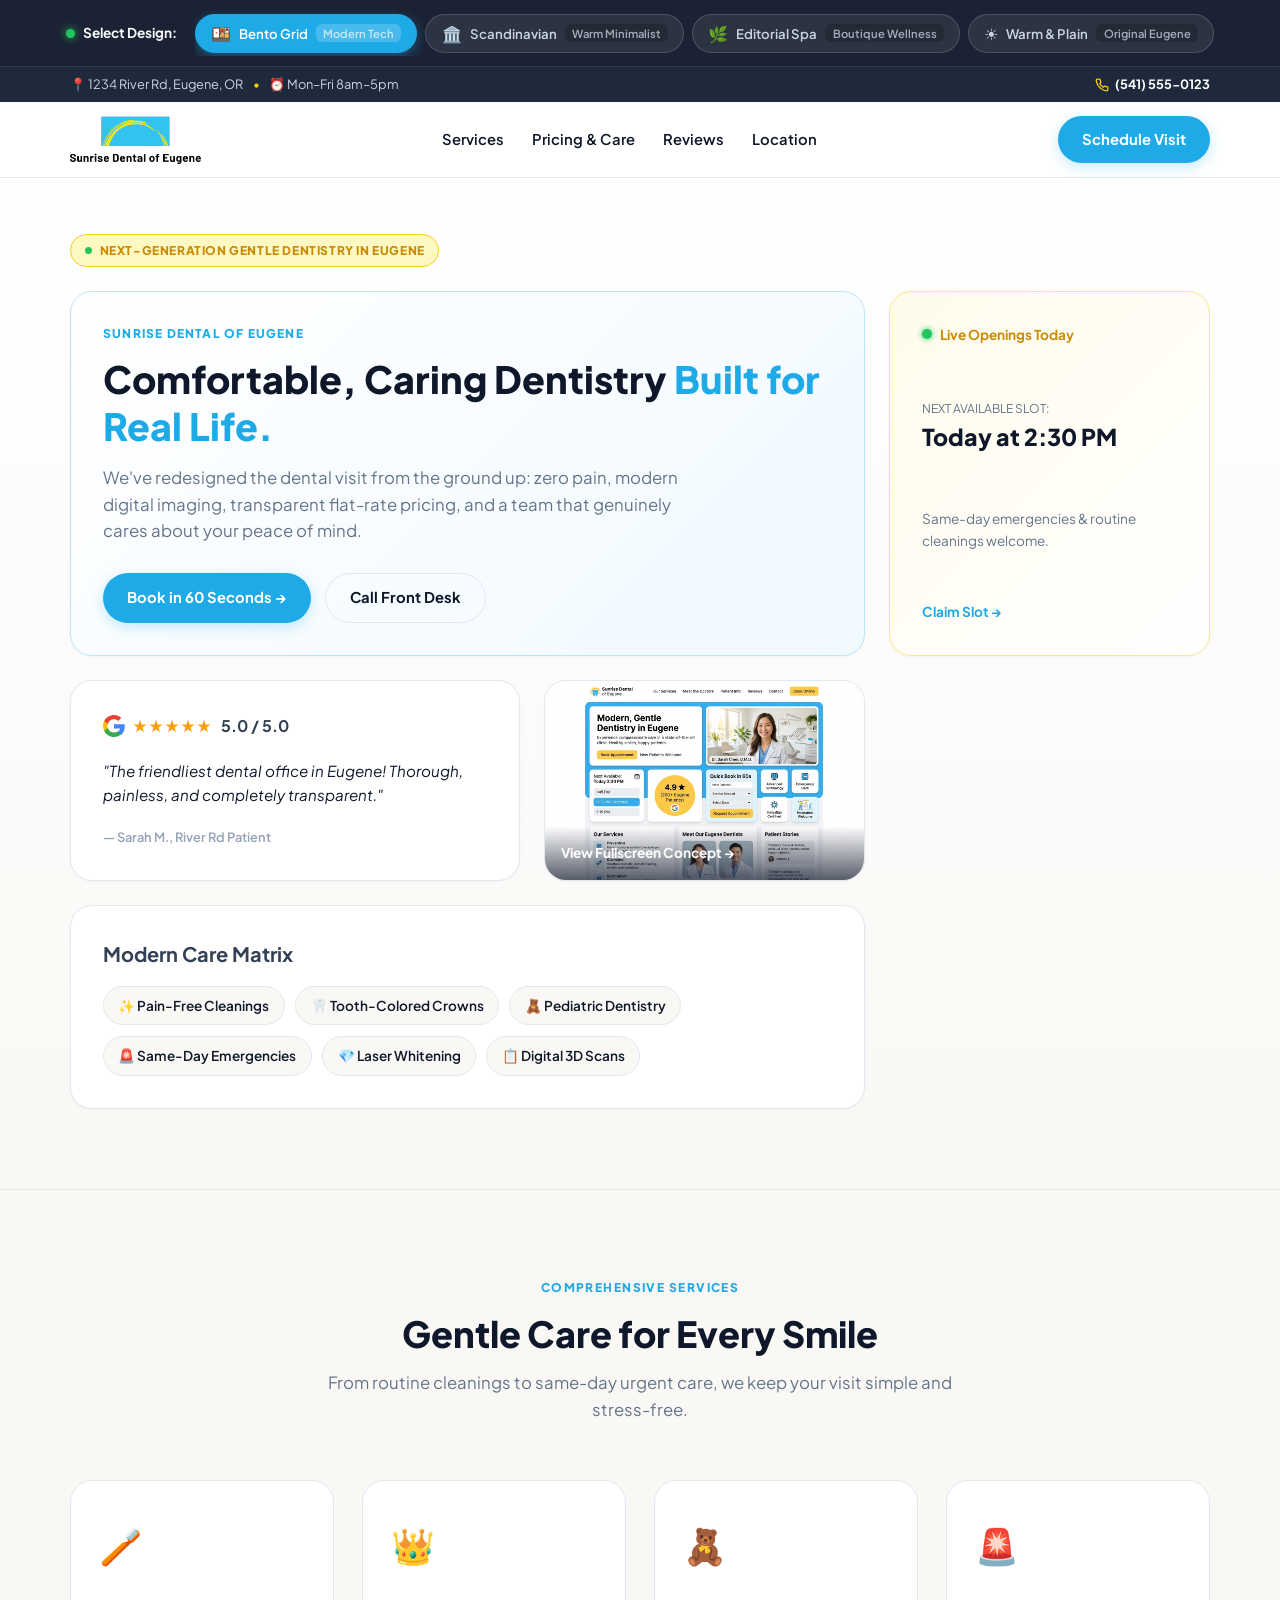
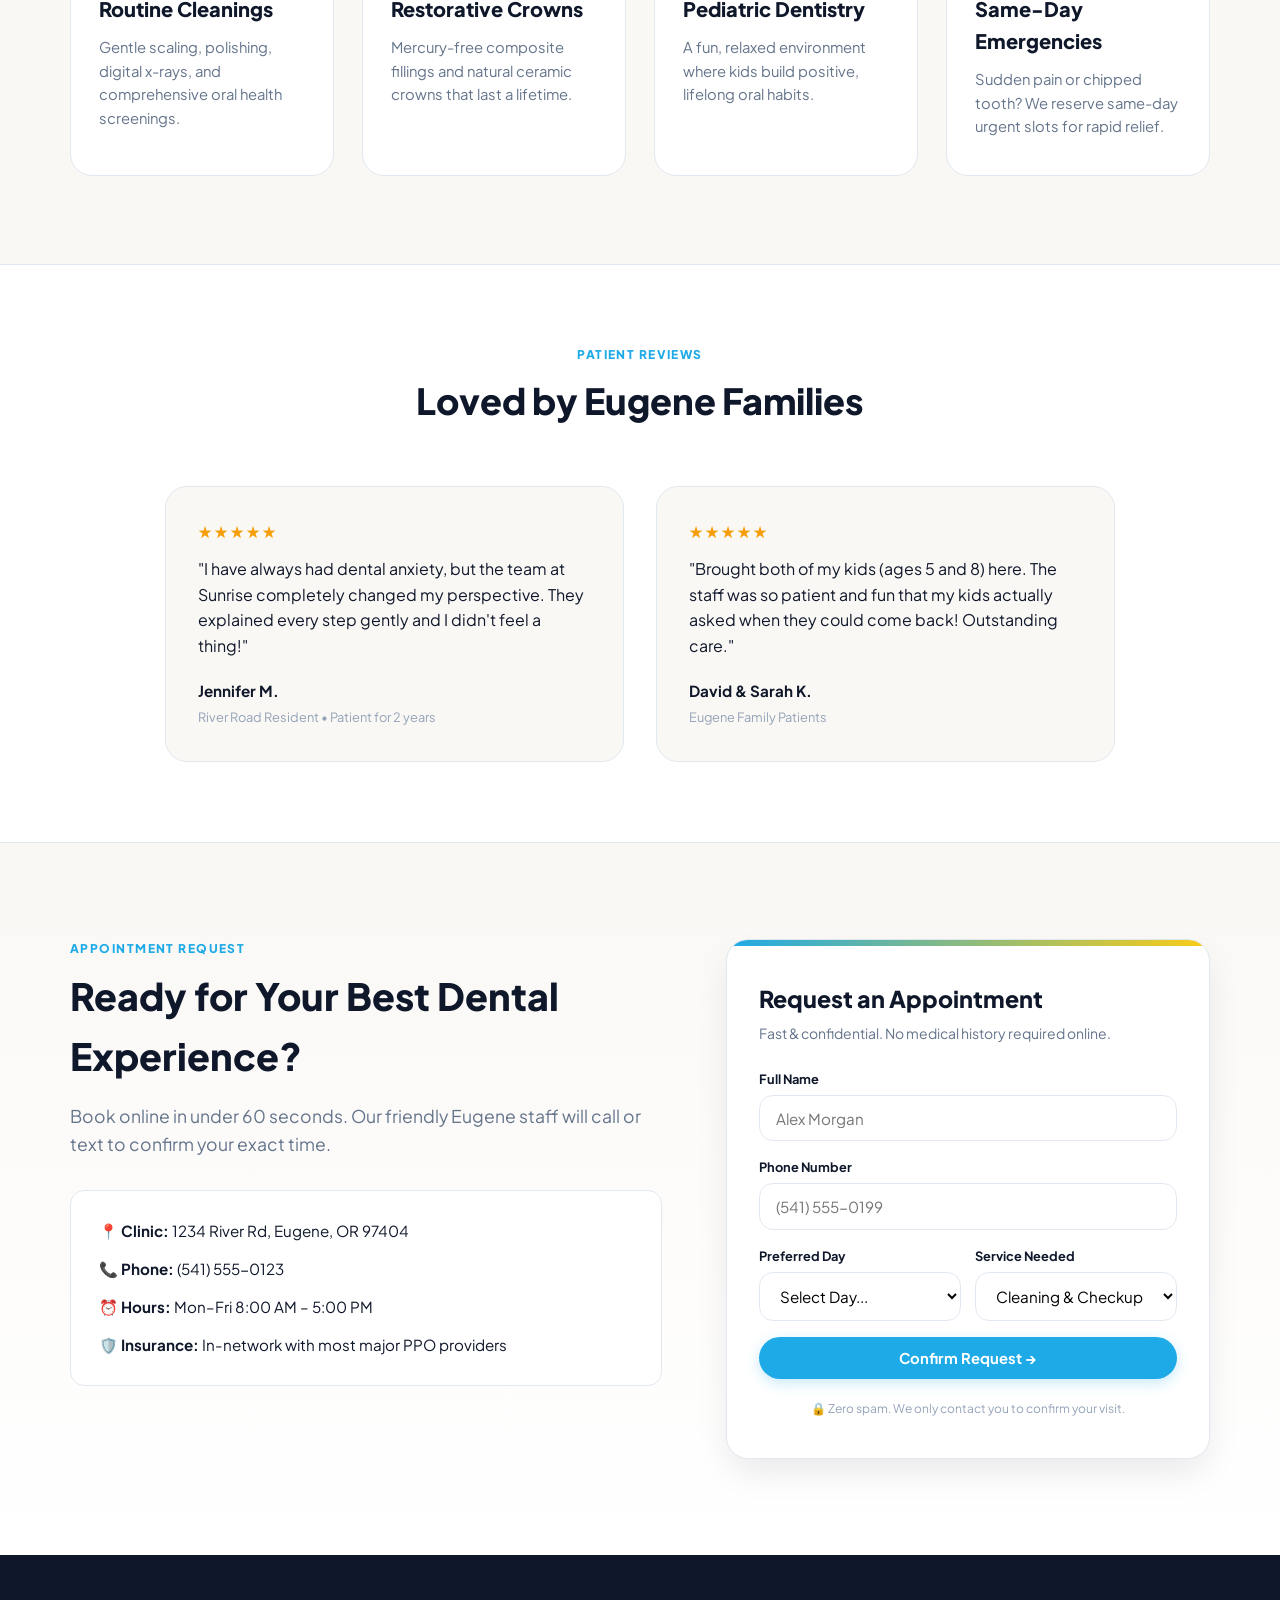
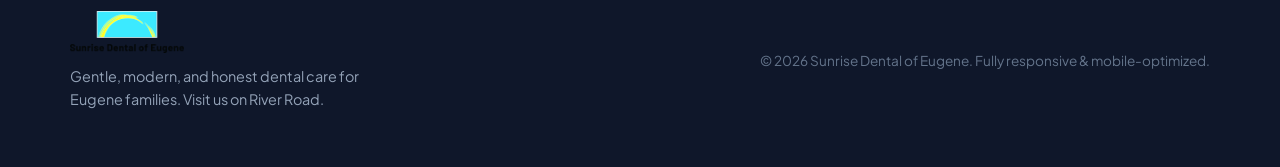
==== commit 80b04a77: "Add interactive design option buttons and mobile-optimized layout" ====
--- a/index.html
+++ b/index.html
@@ -2,25 +2,23 @@
 <html lang="en">
 <head>
   <meta charset="UTF-8">
-  <meta name="viewport" content="width=device-width, initial-scale=1.0">
-  <title>Sunrise Dental of Eugene | Warm, Gentle Dental Care in Eugene, OR</title>
-  <meta name="description" content="Welcome to Sunrise Dental of Eugene. We provide comfortable, friendly, and honest dental care for families in Eugene, Oregon. Accepting new patients!">
-  <meta name="keywords" content="Sunrise Dental of Eugene, Dentist Eugene OR, Family Dentistry Eugene, Emergency Dentist Eugene, Teeth Cleaning Eugene">
-
-  <!-- Open Graph / Social Sharing -->
-  <meta property="og:title" content="Sunrise Dental of Eugene | Gentle, Family-Focused Dentistry">
-  <meta property="og:description" content="Comfortable, caring, and honest dental care for the whole family in Eugene, OR. Book online or call today!">
+  <meta name="viewport" content="width=device-width, initial-scale=1.0, maximum-scale=5.0">
+  <title>Sunrise Dental of Eugene | Interactive Design Mockups</title>
+  <meta name="description" content="Explore interactive, modern design concepts for Sunrise Dental of Eugene. Toggle between Bento-Grid, Scandinavian Minimalist, and Editorial Boutique layouts.">
+
+  <!-- Open Graph -->
+  <meta property="og:title" content="Sunrise Dental of Eugene — Modern Design Concepts">
+  <meta property="og:description" content="Click through interactive, mobile-optimized design directions for Sunrise Dental of Eugene.">
   <meta property="og:image" content="assets/sunrise-logo.png">
-  <meta property="og:type" content="website">
-
-  <!-- Fonts: Plus Jakarta Sans for a clean, warm, accessible feel -->
+
+  <!-- Fonts: Plus Jakarta Sans & Playfair Display for editorial elegance -->
   <link rel="preconnect" href="https://fonts.googleapis.com">
   <link rel="preconnect" href="https://fonts.gstatic.com" crossorigin>
-  <link href="https://fonts.googleapis.com/css2?family=Plus+Jakarta+Sans:wght@400;500;600;700;800&display=swap" rel="stylesheet">
+  <link href="https://fonts.googleapis.com/css2?family=Playfair+Display:ital,wght@0,500;0,600;1,400&family=Plus+Jakarta+Sans:wght@400;500;600;700;800&family=Space+Grotesk:wght@500;700&display=swap" rel="stylesheet">
 
   <link rel="stylesheet" href="style.css">
 
-  <!-- Local Business Schema for Eugene, OR SEO -->
+  <!-- Local SEO Schema -->
   <script type="application/ld+json">
   {
     "@context": "https://schema.org",
@@ -54,112 +52,406 @@
   }
   </script>
 </head>
-<body>
-
-  <!-- Top Announcement / Contact Bar -->
-  <div class="top-bar">
-    <div class="container top-bar-content">
-      <div class="top-bar-left">
-        <span>📍 1234 River Rd, Eugene, OR 97404</span>
-        <span class="divider">•</span>
-        <span>⏰ Mon – Fri: 8:00 AM – 5:00 PM</span>
-      </div>
-      <div class="top-bar-right">
-        <a href="tel:5415550123" class="phone-link">
-          <svg class="phone-icon" viewBox="0 0 24 24" fill="none" stroke="currentColor" stroke-width="2.2">
+<body class="theme-bento">
+
+  <!-- TOP STICKY DESIGN SWITCHER (Mobile-Optimized Selector) -->
+  <aside class="design-switcher-bar" aria-label="Design Concept Selector">
+    <div class="switcher-container">
+      <div class="switcher-label">
+        <span class="live-dot"></span>
+        <span class="label-text">Select Design:</span>
+      </div>
+      <div class="switcher-pills" role="tablist">
+        <button class="switcher-pill active" data-theme="bento" role="tab" aria-selected="true">
+          <span class="pill-icon">🍱</span>
+          <span class="pill-title">Bento Grid</span>
+          <span class="pill-tag">Modern Tech</span>
+        </button>
+
+        <button class="switcher-pill" data-theme="scandinavian" role="tab" aria-selected="false">
+          <span class="pill-icon">🏛️</span>
+          <span class="pill-title">Scandinavian</span>
+          <span class="pill-tag">Warm Minimalist</span>
+        </button>
+
+        <button class="switcher-pill" data-theme="editorial" role="tab" aria-selected="false">
+          <span class="pill-icon">🌿</span>
+          <span class="pill-title">Editorial Spa</span>
+          <span class="pill-tag">Boutique Wellness</span>
+        </button>
+
+        <button class="switcher-pill" data-theme="classic" role="tab" aria-selected="false">
+          <span class="pill-icon">☀️</span>
+          <span class="pill-title">Warm & Plain</span>
+          <span class="pill-tag">Original Eugene</span>
+        </button>
+      </div>
+    </div>
+  </aside>
+
+  <!-- TOP CLINIC UTILITY BAR -->
+  <div class="top-clinic-bar">
+    <div class="container clinic-bar-inner">
+      <div class="clinic-location">
+        <span>📍 1234 River Rd, Eugene, OR</span>
+        <span class="bullet">•</span>
+        <span>⏰ Mon–Fri 8am–5pm</span>
+      </div>
+      <div class="clinic-phone">
+        <a href="tel:5415550123" class="phone-tap-link">
+          <svg class="phone-svg" viewBox="0 0 24 24" fill="none" stroke="currentColor" stroke-width="2.2">
             <path d="M22 16.92v3a2 2 0 0 1-2.18 2 19.79 19.79 0 0 1-8.63-3.07 19.5 19.5 0 0 1-6-6 19.79 19.79 0 0 1-3.07-8.67A2 2 0 0 1 4.11 2h3a2 2 0 0 1 2 1.72 12.84 12.84 0 0 0 .7 2.81 2 2 0 0 1-.45 2.11L8.09 9.91a16 16 0 0 0 6 6l1.27-1.27a2 2 0 0 1 2.11-.45 12.84 12.84 0 0 0 2.81.7A2 2 0 0 1 22 16.92z"/>
           </svg>
-          <strong>(541) 555-0123</strong>
+          <span>(541) 555-0123</span>
         </a>
       </div>
     </div>
   </div>
 
-  <!-- Primary Navigation -->
-  <header class="site-header">
-    <div class="container nav-wrapper">
-      <a href="#top" class="brand-logo">
-        <img src="assets/sunrise-logo.png" alt="Sunrise Dental of Eugene" class="logo-img">
+  <!-- SITE HEADER -->
+  <header class="main-header">
+    <div class="container header-inner">
+      <a href="#top" class="site-logo">
+        <img src="assets/sunrise-logo.png" alt="Sunrise Dental of Eugene" class="logo-image">
       </a>
 
-      <nav class="main-nav" id="mainNav">
-        <a href="#services">Services</a>
-        <a href="#about">About Our Practice</a>
-        <a href="#reviews">Patient Reviews</a>
-        <a href="#process">How It Works</a>
-        <a href="#contact">Contact</a>
-        <a href="#mockups-showcase" class="nav-mockup-pill">View Design Options ✨</a>
+      <nav class="desktop-nav">
+        <a href="#services-area">Services</a>
+        <a href="#pricing-area">Pricing & Care</a>
+        <a href="#reviews-area">Reviews</a>
+        <a href="#booking-area">Location</a>
       </nav>
 
-      <div class="nav-actions">
-        <a href="#booking-card" class="btn btn-primary">Schedule Visit</a>
-        <button class="mobile-toggle" id="mobileToggle" aria-label="Toggle navigation menu">
+      <div class="header-right">
+        <a href="#booking-card" class="btn btn-primary header-btn">Schedule Visit</a>
+        <button class="mobile-menu-btn" id="mobileMenuBtn" aria-label="Open mobile navigation">
           <span></span><span></span><span></span>
         </button>
       </div>
     </div>
+
+    <!-- Mobile Drawer Nav -->
+    <div class="mobile-drawer" id="mobileDrawer">
+      <a href="#services-area">Our Services</a>
+      <a href="#pricing-area">Pricing & Care</a>
+      <a href="#reviews-area">Patient Reviews</a>
+      <a href="#booking-area">Clinic Location & Hours</a>
+      <a href="tel:5415550123" class="mobile-call-link">📞 Call (541) 555-0123</a>
+      <a href="#booking-card" class="btn btn-primary btn-full mobile-cta">Schedule Online</a>
+    </div>
   </header>
 
-  <!-- Hero Section -->
-  <section class="hero" id="top">
-    <div class="hero-bg-sun"></div>
-    <div class="container hero-grid">
-      <div class="hero-content">
-        <div class="badge-tag">
-          <span class="sun-icon">☀️</span>
-          <span>WELCOME TO YOUR DENTAL HOME</span>
-        </div>
-        <h1>Comfortable, Caring Dentistry for <span class="highlight">Eugene Families</span></h1>
-        <p class="hero-subtext">
-          A warm, stress-free dental experience for patients of all ages. From gentle routine cleanings to same-day emergencies, Dr. and our caring team treat you like neighborhood family.
-        </p>
-
-        <!-- Trust Badges -->
-        <div class="trust-pills">
-          <div class="trust-pill">
-            <span class="pill-check">✓</span>
-            <span>Accepting New Patients</span>
-          </div>
-          <div class="trust-pill">
-            <span class="pill-check">✓</span>
-            <span>Same-Day Emergencies</span>
-          </div>
-          <div class="trust-pill">
-            <span class="pill-check">✓</span>
-            <span>Most Insurances Accepted</span>
-          </div>
-        </div>
-
-        <div class="hero-cta-group">
-          <a href="#booking-card" class="btn btn-primary btn-large">Request an Appointment &rarr;</a>
-          <a href="tel:5415550123" class="btn btn-secondary btn-large">Call (541) 555-0123</a>
-        </div>
-      </div>
-
-      <!-- Quick 3-Field Booking Card -->
-      <div class="hero-card-wrapper" id="booking-card">
-        <div class="booking-card">
-          <div class="card-sun-accent"></div>
+  <!-- MAIN DYNAMIC CONTENT CONTAINER -->
+  <main id="main-content">
+
+    <!-- ===================================================================
+         VIEW 1: MODERN BENTO GRID (Apple/Linear Tech-Forward)
+         =================================================================== -->
+    <section class="view-panel view-bento" id="view-bento">
+      <div class="container">
+        <!-- Bento Intro Headline -->
+        <div class="bento-badge-row">
+          <span class="badge-tag"><span class="pulse-dot"></span> NEXT-GENERATION GENTLE DENTISTRY IN EUGENE</span>
+        </div>
+
+        <!-- The Bento Grid -->
+        <div class="bento-grid">
+          <!-- Bento Tile 1: Main Hero -->
+          <div class="bento-card bento-hero">
+            <span class="bento-sub">SUNRISE DENTAL OF EUGENE</span>
+            <h2>Comfortable, Caring Dentistry <span class="highlight-bento">Built for Real Life.</span></h2>
+            <p>We've redesigned the dental visit from the ground up: zero pain, modern digital imaging, transparent flat-rate pricing, and a team that genuinely cares about your peace of mind.</p>
+            <div class="bento-actions">
+              <a href="#booking-card" class="btn btn-primary">Book in 60 Seconds &rarr;</a>
+              <a href="tel:5415550123" class="btn btn-ghost">Call Front Desk</a>
+            </div>
+          </div>
+
+          <!-- Bento Tile 2: Live Chair Availability -->
+          <div class="bento-card bento-status">
+            <div class="status-indicator">
+              <span class="ping-circle"></span>
+              <strong>Live Openings Today</strong>
+            </div>
+            <div class="next-time-box">
+              <span class="time-label">Next Available Slot:</span>
+              <span class="time-stamp">Today at 2:30 PM</span>
+            </div>
+            <p class="status-note">Same-day emergencies & routine cleanings welcome.</p>
+            <a href="#booking-card" class="bento-mini-btn">Claim Slot &rarr;</a>
+          </div>
+
+          <!-- Bento Tile 3: 5-Star Social Proof -->
+          <div class="bento-card bento-reviews">
+            <div class="google-icon-row">
+              <svg class="google-svg" viewBox="0 0 24 24"><path fill="#4285F4" d="M23.745 12.27c0-.7-.06-1.4-.19-2.07H12v4.51h6.6c-.29 1.52-1.14 2.82-2.4 3.68v3.05h3.88c2.27-2.09 3.665-5.17 3.665-9.17z"/><path fill="#34A853" d="M12 24c3.24 0 5.95-1.08 7.93-2.91l-3.88-3.05c-1.08.72-2.45 1.16-4.05 1.16-3.12 0-5.77-2.1-6.72-4.93H1.25v3.15C3.26 21.36 7.34 24 12 24z"/><path fill="#FBBC05" d="M5.28 14.27c-.25-.72-.38-1.49-.38-2.27s.13-1.55.38-2.27V6.58H1.25C.45 8.18 0 10.04 0 12s.45 3.82 1.25 5.42l4.03-3.15z"/><path fill="#EA4335" d="M12 4.75c1.77 0 3.35.61 4.6 1.8l3.42-3.42C17.95 1.19 15.24 0 12 0 7.34 0 3.26 2.64 1.25 6.58l4.03 3.15c.95-2.83 3.6-4.98 6.72-4.98z"/></svg>
+              <span class="stars-val">★★★★★</span>
+              <strong>5.0 / 5.0</strong>
+            </div>
+            <p class="review-snippet">"The friendliest dental office in Eugene! Thorough, painless, and completely transparent."</p>
+            <span class="reviewer-tag">— Sarah M., River Rd Patient</span>
+          </div>
+
+          <!-- Bento Tile 4: Visual Concept Preview -->
+          <div class="bento-card bento-preview-tile">
+            <img src="assets/modern-bento-mockup.jpg" alt="Bento UI Concept" class="bento-img">
+            <div class="preview-overlay">
+              <span>View Fullscreen Concept &rarr;</span>
+            </div>
+          </div>
+
+          <!-- Bento Tile 5: Services Matrix -->
+          <div class="bento-card bento-services">
+            <h3>Modern Care Matrix</h3>
+            <div class="services-chips">
+              <span class="chip">✨ Pain-Free Cleanings</span>
+              <span class="chip">🦷 Tooth-Colored Crowns</span>
+              <span class="chip">🧸 Pediatric Dentistry</span>
+              <span class="chip">🚨 Same-Day Emergencies</span>
+              <span class="chip">💎 Laser Whitening</span>
+              <span class="chip">📋 Digital 3D Scans</span>
+            </div>
+          </div>
+        </div>
+      </div>
+    </section>
+
+
+    <!-- ===================================================================
+         VIEW 2: SCANDINAVIAN WARM MINIMALIST (Airy & Architectural)
+         =================================================================== -->
+    <section class="view-panel view-scandinavian" id="view-scandinavian">
+      <div class="container">
+        <div class="scandi-grid">
+          <div class="scandi-text">
+            <span class="scandi-sub">EUGENE, OREGON • EST. 2026</span>
+            <h1 class="scandi-title">A Calm Sanctuary for Your Smile.</h1>
+            <p class="scandi-lead">We believe dental visits should calm your senses rather than provoke anxiety. Our sun-drenched River Road studio combines natural light, Scandinavian acoustic dampening, and gentle conservative care.</p>
+            
+            <div class="scandi-pillars">
+              <div class="scandi-pillar">
+                <span class="pillar-num">01</span>
+                <div>
+                  <h4>Zero Pressure</h4>
+                  <p>We preserve your natural teeth and only recommend necessary care.</p>
+                </div>
+              </div>
+              <div class="scandi-pillar">
+                <span class="pillar-num">02</span>
+                <div>
+                  <h4>Acoustic Peace</h4>
+                  <p>Noise-canceling suites and warm blankets create a peaceful experience.</p>
+                </div>
+              </div>
+            </div>
+
+            <div class="scandi-cta-row">
+              <a href="#booking-card" class="scandi-pill-btn">Reserve a Private Suite &rarr;</a>
+              <span class="scandi-phone">or call (541) 555-0123</span>
+            </div>
+          </div>
+
+          <div class="scandi-visual">
+            <div class="scandi-frame">
+              <img src="assets/modern-scandinavian-mockup.jpg" alt="Scandinavian Studio Interior" class="scandi-hero-img">
+            </div>
+            <div class="scandi-caption">
+              <span>Sunlight Suites at 1234 River Rd, Eugene</span>
+            </div>
+          </div>
+        </div>
+      </div>
+    </section>
+
+
+    <!-- ===================================================================
+         VIEW 3: EDITORIAL BOUTIQUE DENTAL SPA (Wellness Club Feel)
+         =================================================================== -->
+    <section class="view-panel view-editorial" id="view-editorial">
+      <div class="container">
+        <div class="editorial-header">
+          <span class="editorial-kicker">WELLNESS • RESTORATION • PRESERVATION</span>
+          <h1 class="editorial-headline">A Refreshing Take on Dental Health.</h1>
+          <p class="editorial-intro">Designed like a boutique wellness retreat. Experience custom aromatherapy, non-toxic materials, and completely transparent flat-rate pricing.</p>
+        </div>
+
+        <div class="editorial-suite-banner">
+          <div class="suite-img-wrapper">
+            <img src="assets/modern-editorial-mockup.jpg" alt="Editorial Dental Lounge">
+          </div>
+        </div>
+
+        <!-- Transparent Flat-Rate Pricing Menu -->
+        <div class="editorial-pricing" id="pricing-area">
+          <div class="pricing-title text-center">
+            <span class="sub-tag">TRANSPARENT PRICING</span>
+            <h3>Simple, Honest Rates. Zero Surprise Bills.</h3>
+          </div>
+
+          <div class="pricing-cards-grid">
+            <div class="price-card">
+              <span class="price-tag">PREVENTATIVE</span>
+              <h4>Comprehensive Exam & Clean</h4>
+              <div class="price-val">$149 <span>/ visit</span></div>
+              <p>Full scale, polish, periodontal charting, and digital low-radiation x-rays.</p>
+              <a href="#booking-card" class="btn btn-secondary btn-full">Book Exam</a>
+            </div>
+
+            <div class="price-card featured-price">
+              <span class="price-tag gold-tag">MOST POPULAR</span>
+              <h4>Annual Family Membership</h4>
+              <div class="price-val">$29 / mo</div>
+              <p>2 cleanings, unlimited x-rays, exams, plus 20% off all restorative procedures.</p>
+              <a href="#booking-card" class="btn btn-primary btn-full">Join Membership</a>
+            </div>
+
+            <div class="price-card">
+              <span class="price-tag">COSMETIC</span>
+              <h4>Express Laser Whitening</h4>
+              <div class="price-val">$299 <span>flat</span></div>
+              <p>Up to 7 shades brighter in a single 45-minute comfortable session.</p>
+              <a href="#booking-card" class="btn btn-secondary btn-full">Book Whitening</a>
+            </div>
+          </div>
+        </div>
+      </div>
+    </section>
+
+
+    <!-- ===================================================================
+         VIEW 4: WARM & PLAIN (Original Eugene Community Layout)
+         =================================================================== -->
+    <section class="view-panel view-classic" id="view-classic">
+      <div class="container">
+        <div class="classic-hero-grid">
+          <div class="classic-hero-text">
+            <div class="badge-tag">☀️ WARM & FRIENDLY NEIGHBORHOOD CARE</div>
+            <h1>Gentle, Honest Dental Care in <span class="highlight-blue">Eugene</span></h1>
+            <p>Your trusted dental home in Eugene, Oregon. Gentle routine checkups, pain-free emergency visits, and pediatric care for the entire family.</p>
+            <div class="classic-pills">
+              <span>✔ Accepting New Patients</span>
+              <span>✔ Same-Day Emergencies</span>
+              <span>✔ Most Insurances In-Network</span>
+            </div>
+            <div class="classic-actions">
+              <a href="#booking-card" class="btn btn-primary">Schedule Appointment</a>
+              <a href="tel:5415550123" class="btn btn-secondary">Call (541) 555-0123</a>
+            </div>
+          </div>
+          <div class="classic-hero-image">
+            <img src="assets/sunrise-mockup-b.jpg" alt="Sunrise Dental Warm Layout">
+          </div>
+        </div>
+      </div>
+    </section>
+
+
+    <!-- ===================================================================
+         SHARED UNIVERSAL SECTIONS (Services, Reviews & Booking)
+         =================================================================== -->
+
+    <!-- Universal Services Overview -->
+    <section class="services-universal" id="services-area">
+      <div class="container">
+        <div class="section-title text-center">
+          <span class="sub-tag">COMPREHENSIVE SERVICES</span>
+          <h2>Gentle Care for Every Smile</h2>
+          <p>From routine cleanings to same-day urgent care, we keep your visit simple and stress-free.</p>
+        </div>
+
+        <div class="services-grid-4">
+          <div class="service-card-clean">
+            <div class="service-icon">🪥</div>
+            <h3>Routine Cleanings</h3>
+            <p>Gentle scaling, polishing, digital x-rays, and comprehensive oral health screenings.</p>
+          </div>
+          <div class="service-card-clean">
+            <div class="service-icon">👑</div>
+            <h3>Restorative Crowns</h3>
+            <p>Mercury-free composite fillings and natural ceramic crowns that last a lifetime.</p>
+          </div>
+          <div class="service-card-clean">
+            <div class="service-icon">🧸</div>
+            <h3>Pediatric Dentistry</h3>
+            <p>A fun, relaxed environment where kids build positive, lifelong oral habits.</p>
+          </div>
+          <div class="service-card-clean emergency-card">
+            <div class="service-icon">🚨</div>
+            <h3>Same-Day Emergencies</h3>
+            <p>Sudden pain or chipped tooth? We reserve same-day urgent slots for rapid relief.</p>
+          </div>
+        </div>
+      </div>
+    </section>
+
+    <!-- Universal Patient Reviews -->
+    <section class="reviews-universal" id="reviews-area">
+      <div class="container">
+        <div class="section-title text-center">
+          <span class="sub-tag">PATIENT REVIEWS</span>
+          <h2>Loved by Eugene Families</h2>
+        </div>
+
+        <div class="reviews-slider">
+          <div class="review-quote-card">
+            <div class="stars">★★★★★</div>
+            <p class="quote">"I have always had dental anxiety, but the team at Sunrise completely changed my perspective. They explained every step gently and I didn't feel a thing!"</p>
+            <div class="author">
+              <strong>Jennifer M.</strong>
+              <span>River Road Resident • Patient for 2 years</span>
+            </div>
+          </div>
+
+          <div class="review-quote-card">
+            <div class="stars">★★★★★</div>
+            <p class="quote">"Brought both of my kids (ages 5 and 8) here. The staff was so patient and fun that my kids actually asked when they could come back! Outstanding care."</p>
+            <div class="author">
+              <strong>David & Sarah K.</strong>
+              <span>Eugene Family Patients</span>
+            </div>
+          </div>
+        </div>
+      </div>
+    </section>
+
+    <!-- Universal Booking Card Section -->
+    <section class="booking-section-wrap" id="booking-area">
+      <div class="container booking-grid-wrap">
+        <div class="booking-info-left">
+          <span class="sub-tag">APPOINTMENT REQUEST</span>
+          <h2>Ready for Your Best Dental Experience?</h2>
+          <p>Book online in under 60 seconds. Our friendly Eugene staff will call or text to confirm your exact time.</p>
+          <div class="clinic-details-box">
+            <p><strong>📍 Clinic:</strong> 1234 River Rd, Eugene, OR 97404</p>
+            <p><strong>📞 Phone:</strong> <a href="tel:5415550123">(541) 555-0123</a></p>
+            <p><strong>⏰ Hours:</strong> Mon–Fri 8:00 AM – 5:00 PM</p>
+            <p><strong>🛡️ Insurance:</strong> In-network with most major PPO providers</p>
+          </div>
+        </div>
+
+        <!-- Interactive Booking Card -->
+        <div class="booking-card" id="booking-card">
+          <div class="card-accent-bar"></div>
           <div class="card-header">
             <h3>Request an Appointment</h3>
-            <p>Fast & simple. Our Eugene team will call you to confirm your ideal time.</p>
-          </div>
-
-          <form id="heroBookingForm" class="clean-form">
+            <p>Fast & confidential. No medical history required online.</p>
+          </div>
+
+          <form id="appointmentForm" class="clean-form">
             <div class="form-group">
-              <label for="fullName">Full Name</label>
-              <input type="text" id="fullName" placeholder="Sarah Jenkins" required>
+              <label for="pName">Full Name</label>
+              <input type="text" id="pName" placeholder="Alex Morgan" required>
             </div>
 
             <div class="form-group">
-              <label for="phoneNum">Phone Number</label>
-              <input type="tel" id="phoneNum" placeholder="(541) 555-0199" required>
+              <label for="pPhone">Phone Number</label>
+              <input type="tel" id="pPhone" placeholder="(541) 555-0199" required>
             </div>
 
             <div class="form-row">
               <div class="form-group">
-                <label for="preferredDay">Preferred Day</label>
-                <select id="preferredDay" required>
+                <label for="pDay">Preferred Day</label>
+                <select id="pDay" required>
                   <option value="">Select Day...</option>
                   <option value="Monday">Monday</option>
                   <option value="Tuesday">Tuesday</option>
@@ -170,334 +462,52 @@
               </div>
 
               <div class="form-group">
-                <label for="serviceType">Visit Type</label>
-                <select id="serviceType" required>
-                  <option value="cleaning">Cleaning & Exam</option>
-                  <option value="emergency">Toothache / Urgent</option>
-                  <option value="family">Family / Pediatric</option>
-                  <option value="consult">Cosmetic Consult</option>
+                <label for="pService">Service Needed</label>
+                <select id="pService" required>
+                  <option value="cleaning">Cleaning & Checkup</option>
+                  <option value="emergency">Urgent / Toothache</option>
+                  <option value="family">Pediatric / Family</option>
+                  <option value="whitening">Cosmetic Whitening</option>
                 </select>
               </div>
             </div>
 
-            <button type="submit" class="btn btn-primary btn-full">Submit Request &rarr;</button>
-            <p class="form-disclaimer">🔒 Your privacy is protected. No sensitive medical records required.</p>
+            <button type="submit" class="btn btn-primary btn-full submit-btn">Confirm Request &rarr;</button>
+            <p class="privacy-note">🔒 Zero spam. We only contact you to confirm your visit.</p>
           </form>
 
-          <!-- Success Confirmation Screen -->
-          <div class="card-success" id="bookingSuccess">
-            <div class="success-sun">☀️</div>
-            <h3>We've Got You Scheduled!</h3>
-            <p>Thank you, <strong id="confirmName">Friend</strong>. Our Eugene front desk will call you shortly at <strong id="confirmPhone">number</strong> to finalize your appointment.</p>
-            <button type="button" class="btn btn-secondary" id="resetFormBtn">Request Another Time</button>
-          </div>
-        </div>
-      </div>
-    </div>
-  </section>
-
-  <!-- Google Reviews & Social Proof Strip -->
-  <section class="review-banner">
-    <div class="container review-banner-content">
-      <div class="google-badge">
-        <svg class="google-g" viewBox="0 0 24 24">
-          <path fill="#4285F4" d="M23.745 12.27c0-.7-.06-1.4-.19-2.07H12v4.51h6.6c-.29 1.52-1.14 2.82-2.4 3.68v3.05h3.88c2.27-2.09 3.665-5.17 3.665-9.17z"/>
-          <path fill="#34A853" d="M12 24c3.24 0 5.95-1.08 7.93-2.91l-3.88-3.05c-1.08.72-2.45 1.16-4.05 1.16-3.12 0-5.77-2.1-6.72-4.93H1.25v3.15C3.26 21.36 7.34 24 12 24z"/>
-          <path fill="#FBBC05" d="M5.28 14.27c-.25-.72-.38-1.49-.38-2.27s.13-1.55.38-2.27V6.58H1.25C.45 8.18 0 10.04 0 12s.45 3.82 1.25 5.42l4.03-3.15z"/>
-          <path fill="#EA4335" d="M12 4.75c1.77 0 3.35.61 4.6 1.8l3.42-3.42C17.95 1.19 15.24 0 12 0 7.34 0 3.26 2.64 1.25 6.58l4.03 3.15c.95-2.83 3.6-4.98 6.72-4.98z"/>
-        </svg>
-        <div class="google-stars">★★★★★</div>
-        <span class="rating-text"><strong>5.0 Star Rating</strong> from our Eugene Patients</span>
-      </div>
-      <div class="review-quote-teaser">
-        <em>"Best dental office in Eugene! Gentle, thorough, and the friendliest staff."</em> — <strong>Mark T., South Eugene</strong>
-      </div>
-    </div>
-  </section>
-
-  <!-- Clean Services Section -->
-  <section class="services-section" id="services">
-    <div class="container">
-      <div class="section-title text-center">
-        <span class="sub-tag">OUR SERVICES</span>
-        <h2>Gentle, Comprehensive Care for Every Smile</h2>
-        <p>Simple, honest dental care without pressure or surprise bills.</p>
-      </div>
-
-      <div class="services-grid">
-        <!-- Service Card 1 -->
-        <div class="service-box">
-          <div class="service-icon-sun">
-            <svg viewBox="0 0 24 24" fill="none" stroke="currentColor" stroke-width="2">
-              <path d="M12 22s8-4 8-10V5l-8-3-8 3v7c0 6 8 10 8 10z"/>
-            </svg>
-          </div>
-          <h3>Routine Cleanings & Exams</h3>
-          <p>Gentle scaling, polishing, digital low-radiation x-rays, and comprehensive exams that keep your smile cavity-free.</p>
-          <ul class="clean-check-list">
-            <li>Thorough, pain-free cleanings</li>
-            <li>Oral cancer screenings</li>
-            <li>Enamel fluoride treatments</li>
-          </ul>
-        </div>
-
-        <!-- Service Card 2 -->
-        <div class="service-box">
-          <div class="service-icon-sun">
-            <svg viewBox="0 0 24 24" fill="none" stroke="currentColor" stroke-width="2">
-              <path d="M9 12l2 2 4-4m5 .5A10 10 0 1111.3 2c3.4-.5 7.2.8 9.8 3.4 2.6 2.6 3.9 6.4 3.4 9.8z"/>
-            </svg>
-          </div>
-          <h3>Restorative Care & Fillings</h3>
-          <p>Tooth-colored composite fillings, ceramic crowns, and bridges that blend invisibly with your natural teeth.</p>
-          <ul class="clean-check-list">
-            <li>Mercury-free composite fillings</li>
-            <li>Durable porcelain crowns</li>
-            <li>Gentle root canal therapy</li>
-          </ul>
-        </div>
-
-        <!-- Service Card 3 -->
-        <div class="service-box">
-          <div class="service-icon-sun">
-            <svg viewBox="0 0 24 24" fill="none" stroke="currentColor" stroke-width="2">
-              <path d="M17 21v-2a4 4 0 0 0-4-4H5a4 4 0 0 0-4 4v2"/>
-              <circle cx="9" cy="7" r="4"/>
-              <path d="M23 21v-2a4 4 0 0 0-3-3.87"/>
-              <path d="M16 3.13a4 4 0 0 1 0 7.75"/>
-            </svg>
-          </div>
-          <h3>Family & Pediatric Dentistry</h3>
-          <p>A fun, relaxed environment where kids feel safe. We instill lifelong healthy habits from their very first visit.</p>
-          <ul class="clean-check-list">
-            <li>Kid-friendly patient rooms</li>
-            <li>Protective dental sealants</li>
-            <li>Family appointments together</li>
-          </ul>
-        </div>
-
-        <!-- Service Card 4 -->
-        <div class="service-box highlight-box">
-          <div class="service-icon-sun red-accent">
-            <svg viewBox="0 0 24 24" fill="none" stroke="currentColor" stroke-width="2">
-              <circle cx="12" cy="12" r="10"/>
-              <line x1="12" y1="8" x2="12" y2="12"/>
-              <line x1="12" y1="16" x2="12.01" y2="16"/>
-            </svg>
-          </div>
-          <h3>Emergency Dental Visits</h3>
-          <p>Sudden tooth pain or a broken tooth? We reserve same-day emergency appointment slots for fast relief.</p>
-          <ul class="clean-check-list">
-            <li>Same-day emergency availability</li>
-            <li>Immediate pain diagnosis</li>
-            <li>Walk-ins & emergency calls</li>
-          </ul>
-        </div>
-      </div>
-    </div>
-  </section>
-
-  <!-- Easy 3-Step Process -->
-  <section class="process-section" id="process">
-    <div class="container">
-      <div class="section-title text-center">
-        <span class="sub-tag">SIMPLE & STRESS-FREE</span>
-        <h2>Your Visit in 3 Easy Steps</h2>
-        <p>We know going to the dentist can feel daunting. We've simplified every step.</p>
-      </div>
-
-      <div class="process-grid">
-        <div class="step-card">
-          <div class="step-num">1</div>
-          <h3>Pick a Convenient Time</h3>
-          <p>Fill out our simple request card or give our front desk a friendly call. We offer flexible morning and afternoon times.</p>
-        </div>
-
-        <div class="step-card">
-          <div class="step-num">2</div>
-          <h3>Relax in Our Eugene Office</h3>
-          <p>Enjoy our warm, bright waiting room, gentle treatment chairs, and a team that takes time to listen to your needs.</p>
-        </div>
-
-        <div class="step-card">
-          <div class="step-num">3</div>
-          <h3>Enjoy Your Bright Smile</h3>
-          <p>Leave with healthy teeth, fresh breath, and zero pressure. Transparent pricing with no surprise bills—ever.</p>
-        </div>
-      </div>
-    </div>
-  </section>
-
-  <!-- Patient Testimonials -->
-  <section class="testimonials-section" id="reviews">
-    <div class="container">
-      <div class="section-title text-center">
-        <span class="sub-tag">PATIENT STORIES</span>
-        <h2>What Eugene Neighbors Say About Us</h2>
-      </div>
-
-      <div class="testimonials-grid">
-        <div class="review-card">
-          <div class="review-stars">★★★★★</div>
-          <p class="review-text">"I have always had dental anxiety, but the team at Sunrise completely changed my perspective. They explained every step gently and I didn't feel a thing. Eugene is lucky to have them!"</p>
-          <div class="reviewer-meta">
-            <strong>Jennifer M.</strong>
-            <span>River Road Resident • Patient for 2 years</span>
-          </div>
-        </div>
-
-        <div class="review-card">
-          <div class="review-stars">★★★★★</div>
-          <p class="review-text">"Brought both of my kids (ages 5 and 8) here. The staff was so patient and fun that my kids actually asked when they could come back! Outstanding family care."</p>
-          <div class="reviewer-meta">
-            <strong>David & Sarah K.</strong>
-            <span>Eugene Family Patients</span>
-          </div>
-        </div>
-
-        <div class="review-card">
-          <div class="review-stars">★★★★★</div>
-          <p class="review-text">"Had an emergency chipped tooth on a Thursday morning and they got me in before lunch. Fixed it perfectly and matched the color identically. Honest, fair pricing."</p>
-          <div class="reviewer-meta">
-            <strong>Brian L.</strong>
-            <span>Downtown Eugene</span>
-          </div>
-        </div>
-      </div>
-    </div>
-  </section>
-
-  <!-- About The Practice -->
-  <section class="about-section" id="about">
-    <div class="container about-grid">
-      <div class="about-text">
-        <span class="sub-tag">ABOUT OUR EUGENE PRACTICE</span>
-        <h2>A Bright, Friendly Approach to Dental Health</h2>
-        <p>At <strong>Sunrise Dental of Eugene</strong>, we believe every patient deserves respect, gentleness, and complete transparency. We don't believe in aggressive treatment plans or rushed 5-minute appointments.</p>
-        <p>Located right on River Road, our office is equipped with modern digital imaging and comfortable amenities designed to help you relax from the moment you step through our doors.</p>
-
-        <div class="about-highlights">
-          <div class="highlight-item">
-            <span class="highlight-icon">☀️</span>
-            <div>
-              <h4>Warm & Welcoming Team</h4>
-              <p>Kind professionals who treat you with patience and compassion.</p>
-            </div>
-          </div>
-          <div class="highlight-item">
-            <span class="highlight-icon">🛡️</span>
-            <div>
-              <h4>Conservative Dentistry</h4>
-              <p>We preserve your natural teeth and only recommend necessary care.</p>
-            </div>
-          </div>
-        </div>
-      </div>
-
-      <div class="about-info-card">
-        <h3>Clinic Information</h3>
-        <ul class="info-list">
-          <li>
-            <strong>📍 Address:</strong>
-            <span>1234 River Rd, Eugene, OR 97404</span>
-          </li>
-          <li>
-            <strong>📞 Phone:</strong>
-            <a href="tel:5415550123">(541) 555-0123</a>
-          </li>
-          <li>
-            <strong>✉️ Email:</strong>
-            <span>hello@sunrisedentalofeugene.com</span>
-          </li>
-          <li>
-            <strong>⏰ Hours:</strong>
-            <span>Monday – Friday: 8:00 AM – 5:00 PM<br>Saturday – Sunday: Closed</span>
-          </li>
-        </ul>
-        <a href="#booking-card" class="btn btn-primary btn-full">Book Your First Visit</a>
-      </div>
-    </div>
-  </section>
-
-  <!-- MOCKUPS PERUSAL SHOWCASE (For the client/partner to review all design concepts) -->
-  <section class="mockups-showcase-section" id="mockups-showcase">
-    <div class="container">
-      <div class="showcase-header">
-        <span class="sub-tag">DESIGN PORTFOLIO & VARIATIONS</span>
-        <h2>Explore Alternative Design Mockups</h2>
-        <p>Review the different design directions crafted for Sunrise Dental and other dental clinic concepts.</p>
-      </div>
-
-      <div class="mockup-cards-grid">
-        <!-- Sunrise Option A -->
-        <div class="mockup-item">
-          <div class="mockup-thumb">
-            <img src="assets/sunrise-mockup-a.jpg" alt="Option A: Clean, Airy & Direct">
-          </div>
-          <div class="mockup-body">
-            <span class="mockup-pill blue">OPTION A</span>
-            <h4>Clean, Airy & Direct</h4>
-            <p>Generous whitespace, large friendly phone header, and straightforward service pillars.</p>
-          </div>
-        </div>
-
-        <!-- Sunrise Option B -->
-        <div class="mockup-item">
-          <div class="mockup-thumb">
-            <img src="assets/sunrise-mockup-b.jpg" alt="Option B: Warm, Community & Trust-Driven">
-          </div>
-          <div class="mockup-body">
-            <span class="mockup-pill yellow">OPTION B</span>
-            <h4>Warm, Community & Trust-Driven</h4>
-            <p>Top Eugene address bar, 5-star Google review proof, and a 3-step patient journey.</p>
-          </div>
-        </div>
-
-        <!-- Sunrise Option C -->
-        <div class="mockup-item">
-          <div class="mockup-thumb">
-            <img src="assets/sunrise-mockup-c.jpg" alt="Option C: Plain, Friendly & Direct Booking">
-          </div>
-          <div class="mockup-body">
-            <span class="mockup-pill green">OPTION C</span>
-            <h4>Plain, Friendly & Direct Booking</h4>
-            <p>Direct hero booking card with insurance badges and same-day emergency focus.</p>
-          </div>
-        </div>
-      </div>
-    </div>
-  </section>
-
-  <!-- Clean, Plain Footer -->
-  <footer class="site-footer" id="contact">
-    <div class="container footer-grid">
-      <div class="footer-col brand-col">
-        <img src="assets/sunrise-logo.png" alt="Sunrise Dental of Eugene" class="footer-logo">
-        <p>Providing gentle, warm, and honest dental care for Eugene families. We are proud to be your local neighborhood dental practice.</p>
-      </div>
-
-      <div class="footer-col">
-        <h4>Quick Links</h4>
-        <ul class="footer-links">
-          <li><a href="#services">Our Services</a></li>
-          <li><a href="#about">About Our Practice</a></li>
-          <li><a href="#reviews">Patient Reviews</a></li>
-          <li><a href="#booking-card">Schedule an Appointment</a></li>
-          <li><a href="#mockups-showcase">View Design Mockups</a></li>
-        </ul>
-      </div>
-
-      <div class="footer-col">
-        <h4>Eugene Clinic</h4>
-        <p>📍 1234 River Rd, Eugene, OR 97404</p>
-        <p>📞 (541) 555-0123</p>
-        <p>⏰ Mon – Fri: 8:00 AM – 5:00 PM</p>
-      </div>
-    </div>
-
-    <div class="footer-bottom">
-      <div class="container footer-bottom-inner">
-        <p>&copy; 2026 Sunrise Dental of Eugene. All Rights Reserved. Clean & Plain Website Design.</p>
+          <!-- Success State -->
+          <div class="booking-success" id="bookingSuccess">
+            <div class="success-check">☀️</div>
+            <h3>Request Confirmed!</h3>
+            <p>Thank you, <strong id="successPatient">Neighbor</strong>. Our Eugene front desk will call you at <strong id="successNumber">your phone</strong> shortly to finalize your appointment!</p>
+            <button type="button" class="btn btn-secondary btn-full" id="newRequestBtn">Submit Another Request</button>
+          </div>
+        </div>
+      </div>
+    </section>
+
+  </main>
+
+  <!-- MOBILE BOTTOM STICKY BAR (For instant mobile conversions) -->
+  <div class="mobile-sticky-bar">
+    <a href="tel:5415550123" class="mobile-bar-btn call-btn">
+      <span>📞 Call Office</span>
+    </a>
+    <a href="#booking-card" class="mobile-bar-btn book-btn">
+      <span>📅 Book Visit</span>
+    </a>
+  </div>
+
+  <!-- FOOTER -->
+  <footer class="site-footer">
+    <div class="container footer-content">
+      <div class="footer-brand">
+        <img src="assets/sunrise-logo.png" alt="Sunrise Dental of Eugene" class="footer-logo-img">
+        <p>Gentle, modern, and honest dental care for Eugene families. Visit us on River Road.</p>
+      </div>
+      <div class="footer-meta">
+        <p>&copy; 2026 Sunrise Dental of Eugene. Fully responsive & mobile-optimized.</p>
       </div>
     </div>
   </footer>
--- a/style.css
+++ b/style.css
@@ -1,47 +1,46 @@
 /* ==========================================================================
-   Sunrise Dental of Eugene - Warm, Clean, and Plain Design System
-   Brand Colors: Sky Blue (#1eaae7) & Sunrise Yellow (#facc15)
+   Sunrise Dental of Eugene - Multi-Theme & Mobile-Optimized System
    ========================================================================== */
 
 :root {
+  /* Brand Palette */
   --primary-blue: #1eaae7;
-  --primary-blue-hover: #1893c9;
+  --primary-blue-dark: #0284c7;
   --primary-blue-light: #e0f2fe;
-  --primary-blue-subtle: #f0f9ff;
+  --sun-yellow: #facc15;
+  --sun-yellow-dark: #ca8a04;
+  --sun-yellow-light: #fef9c3;
   
-  --sun-yellow: #facc15;
-  --sun-yellow-hover: #eab308;
-  --sun-yellow-light: #fef9c3;
-  --sun-yellow-border: #fde047;
+  /* Neutral Backgrounds & Cards */
+  --bg-page: #faf8f5;
+  --bg-card: #ffffff;
+  --bg-dark: #0f172a;
   
-  --bg-page: #faf8f5;
-  --bg-white: #ffffff;
-  --bg-card: #ffffff;
-  
-  --text-dark: #1e293b;
+  /* Text */
+  --text-dark: #0f172a;
   --text-body: #334155;
   --text-muted: #64748b;
   --text-light: #94a3b8;
   
+  /* Borders & Shadows */
   --border-light: #e2e8f0;
   --border-subtle: #f1f5f9;
-  
-  --font-family: 'Plus Jakarta Sans', system-ui, -apple-system, sans-serif;
-  
   --radius-sm: 8px;
   --radius-md: 14px;
-  --radius-lg: 20px;
+  --radius-lg: 22px;
   --radius-full: 9999px;
   
   --shadow-sm: 0 1px 3px rgba(0,0,0,0.04);
-  --shadow-md: 0 8px 24px -4px rgba(30, 41, 59, 0.06);
-  --shadow-lg: 0 16px 36px -6px rgba(30, 41, 59, 0.08);
-  --shadow-warm: 0 12px 30px -4px rgba(250, 204, 21, 0.15);
-  
-  --transition: all 0.25s ease;
-}
-
-/* Reset */
+  --shadow-md: 0 8px 24px -4px rgba(15, 23, 42, 0.07);
+  --shadow-lg: 0 16px 36px -6px rgba(15, 23, 42, 0.1);
+  --shadow-bento: 0 12px 30px -4px rgba(30, 170, 231, 0.08);
+
+  --font-main: 'Plus Jakarta Sans', system-ui, sans-serif;
+  --font-editorial: 'Playfair Display', Georgia, serif;
+  --transition: all 0.28s cubic-bezier(0.16, 1, 0.3, 1);
+}
+
+/* Base Reset */
 *, *::before, *::after {
   box-sizing: border-box;
   margin: 0;
@@ -54,12 +53,18 @@
 }
 
 body {
-  font-family: var(--font-family);
+  font-family: var(--font-main);
   background-color: var(--bg-page);
   color: var(--text-body);
   line-height: 1.6;
   -webkit-font-smoothing: antialiased;
-  overflow-x: hidden;
+  padding-bottom: 70px; /* Space for mobile sticky bottom bar */
+}
+
+@media (min-width: 769px) {
+  body {
+    padding-bottom: 0;
+  }
 }
 
 img {
@@ -69,8 +74,8 @@
 }
 
 a {
+  text-decoration: none;
   color: inherit;
-  text-decoration: none;
   transition: var(--transition);
 }
 
@@ -78,319 +83,1048 @@
   width: 100%;
   max-width: 1180px;
   margin: 0 auto;
-  padding: 0 1.5rem;
+  padding: 0 1.25rem;
 }
 
 /* ==========================================================================
-   Buttons
+   TOP STICKY DESIGN SWITCHER (Interactive Pill Selector)
    ========================================================================== */
-.btn {
+.design-switcher-bar {
+  position: sticky;
+  top: 0;
+  z-index: 999;
+  background: rgba(15, 23, 42, 0.95);
+  backdrop-filter: blur(12px);
+  border-bottom: 1px solid rgba(255, 255, 255, 0.12);
+  padding: 0.65rem 0;
+}
+
+.switcher-container {
+  max-width: 1180px;
+  margin: 0 auto;
+  padding: 0 1rem;
+  display: flex;
+  align-items: center;
+  justify-content: space-between;
+  gap: 1rem;
+}
+
+.switcher-label {
+  display: flex;
+  align-items: center;
+  gap: 0.5rem;
+  font-size: 0.85rem;
+  font-weight: 700;
+  color: #f8fafc;
+  white-space: nowrap;
+}
+
+.live-dot {
+  width: 9px;
+  height: 9px;
+  background-color: #22c55e;
+  border-radius: 50%;
+  display: inline-block;
+  box-shadow: 0 0 8px #22c55e;
+  animation: pulseDot 2s infinite ease-in-out;
+}
+
+.switcher-pills {
+  display: flex;
+  align-items: center;
+  gap: 0.5rem;
+  overflow-x: auto;
+  -webkit-overflow-scrolling: touch;
+  scrollbar-width: none;
+  padding: 0.2rem 0;
+}
+
+.switcher-pills::-webkit-scrollbar {
+  display: none;
+}
+
+.switcher-pill {
   display: inline-flex;
   align-items: center;
-  justify-content: center;
-  padding: 0.75rem 1.6rem;
+  gap: 0.5rem;
+  padding: 0.5rem 0.95rem;
+  background: rgba(255, 255, 255, 0.08);
+  border: 1px solid rgba(255, 255, 255, 0.15);
   border-radius: var(--radius-full);
-  font-size: 0.95rem;
-  font-weight: 700;
+  color: #cbd5e1;
+  font-family: var(--font-main);
+  font-size: 0.825rem;
+  font-weight: 600;
   cursor: pointer;
-  border: none;
   transition: var(--transition);
-  text-align: center;
-  font-family: inherit;
-}
-
-.btn-primary {
-  background-color: var(--primary-blue);
+  white-space: nowrap;
+  user-select: none;
+}
+
+.switcher-pill:hover {
+  background: rgba(255, 255, 255, 0.18);
   color: #ffffff;
-  box-shadow: 0 4px 14px rgba(30, 170, 231, 0.25);
-}
-
-.btn-primary:hover {
-  background-color: var(--primary-blue-hover);
-  transform: translateY(-2px);
-  box-shadow: 0 8px 20px rgba(30, 170, 231, 0.35);
+  transform: translateY(-1px);
+}
+
+.switcher-pill.active {
+  background: var(--primary-blue);
   color: #ffffff;
-}
-
-.btn-secondary {
-  background-color: var(--bg-white);
-  color: var(--text-dark);
-  border: 1.5px solid var(--border-light);
-}
-
-.btn-secondary:hover {
   border-color: var(--primary-blue);
-  color: var(--primary-blue);
-  transform: translateY(-2px);
-  background-color: var(--primary-blue-subtle);
-}
-
-.btn-large {
-  padding: 0.95rem 2rem;
-  font-size: 1.05rem;
-}
-
-.btn-full {
-  width: 100%;
+  box-shadow: 0 4px 12px rgba(30, 170, 231, 0.4);
+}
+
+.switcher-pill .pill-icon {
+  font-size: 1rem;
+}
+
+.switcher-pill .pill-tag {
+  font-size: 0.7rem;
+  opacity: 0.75;
+  background: rgba(0, 0, 0, 0.25);
+  padding: 0.15rem 0.45rem;
+  border-radius: 6px;
+}
+
+.switcher-pill.active .pill-tag {
+  background: rgba(255, 255, 255, 0.25);
 }
 
 /* ==========================================================================
-   Top Announcement Bar
+   Top Clinic Utility Bar
    ========================================================================== */
-.top-bar {
-  background-color: #0f172a;
-  color: #e2e8f0;
-  font-size: 0.825rem;
-  padding: 0.55rem 0;
-  border-bottom: 2px solid var(--sun-yellow);
-}
-
-.top-bar-content {
+.top-clinic-bar {
+  background-color: #1e293b;
+  color: #cbd5e1;
+  font-size: 0.8rem;
+  padding: 0.45rem 0;
+}
+
+.clinic-bar-inner {
   display: flex;
   justify-content: space-between;
   align-items: center;
 }
 
-.top-bar-left {
-  display: flex;
-  align-items: center;
-  gap: 0.75rem;
-  color: #cbd5e1;
-}
-
-.top-bar-left .divider {
+.clinic-location {
+  display: flex;
+  align-items: center;
+  gap: 0.6rem;
+}
+
+.clinic-location .bullet {
   color: var(--sun-yellow);
 }
 
-.phone-link {
-  display: inline-flex;
-  align-items: center;
-  gap: 0.4rem;
+.phone-tap-link {
+  display: flex;
+  align-items: center;
+  gap: 0.35rem;
   color: #ffffff;
   font-weight: 700;
 }
 
-.phone-link:hover {
+.phone-tap-link:hover {
   color: var(--sun-yellow);
 }
 
-.phone-icon {
-  width: 16px;
-  height: 16px;
+.phone-svg {
+  width: 14px;
+  height: 14px;
   color: var(--sun-yellow);
 }
 
 /* ==========================================================================
-   Header & Navigation
+   Site Header
    ========================================================================== */
-.site-header {
-  position: sticky;
-  top: 0;
+.main-header {
+  position: relative;
+  background: #ffffff;
+  border-bottom: 1px solid var(--border-light);
   z-index: 100;
-  background-color: rgba(255, 255, 255, 0.96);
-  backdrop-filter: blur(12px);
-  border-bottom: 1px solid var(--border-light);
-  transition: var(--transition);
-}
-
-.nav-wrapper {
+}
+
+.header-inner {
   display: flex;
   align-items: center;
   justify-content: space-between;
-  padding: 1rem 1.5rem;
-}
-
-.brand-logo {
-  display: flex;
-  align-items: center;
-}
-
-.logo-img {
-  height: 52px;
+  padding: 0.85rem 1.25rem;
+}
+
+.logo-image {
+  height: 48px;
   width: auto;
   object-fit: contain;
 }
 
-.main-nav {
-  display: flex;
-  align-items: center;
+.desktop-nav {
+  display: flex;
   gap: 1.75rem;
 }
 
-.main-nav a {
+.desktop-nav a {
+  font-size: 0.925rem;
   font-weight: 600;
-  font-size: 0.95rem;
-  color: var(--text-dark);
-  position: relative;
-}
-
-.main-nav a:hover {
+  color: var(--text-dark);
+}
+
+.desktop-nav a:hover {
   color: var(--primary-blue);
 }
 
-.nav-mockup-pill {
-  background-color: var(--sun-yellow-light);
-  color: #854d0e !important;
-  border: 1px solid var(--sun-yellow-border);
-  padding: 0.35rem 0.85rem;
-  border-radius: var(--radius-full);
-  font-size: 0.8rem !important;
-  font-weight: 700 !important;
-  transition: var(--transition);
-}
-
-.nav-mockup-pill:hover {
-  background-color: var(--sun-yellow);
-  color: #713f12 !important;
-}
-
-.nav-actions {
-  display: flex;
-  align-items: center;
-  gap: 1rem;
-}
-
-.mobile-toggle {
+.header-right {
+  display: flex;
+  align-items: center;
+  gap: 0.75rem;
+}
+
+.mobile-menu-btn {
   display: none;
   background: none;
   border: none;
   cursor: pointer;
   flex-direction: column;
   gap: 5px;
-}
-
-.mobile-toggle span {
+  padding: 0.4rem;
+}
+
+.mobile-menu-btn span {
   display: block;
-  width: 24px;
+  width: 22px;
   height: 2px;
   background-color: var(--text-dark);
   border-radius: 2px;
   transition: var(--transition);
 }
 
+.mobile-drawer {
+  display: none;
+  flex-direction: column;
+  background: #ffffff;
+  border-top: 1px solid var(--border-light);
+  padding: 1.25rem;
+  gap: 1rem;
+}
+
+.mobile-drawer.open {
+  display: flex;
+}
+
+.mobile-drawer a {
+  font-size: 1rem;
+  font-weight: 600;
+  color: var(--text-dark);
+  padding: 0.4rem 0;
+  border-bottom: 1px solid var(--border-subtle);
+}
+
+.mobile-call-link {
+  color: var(--primary-blue) !important;
+  font-weight: 700 !important;
+}
+
 /* ==========================================================================
-   Hero Section
+   Buttons
    ========================================================================== */
-.hero {
-  position: relative;
-  padding: 4.5rem 0 5.5rem 0;
-  overflow: hidden;
+.btn {
+  display: inline-flex;
+  align-items: center;
+  justify-content: center;
+  padding: 0.75rem 1.5rem;
+  border-radius: var(--radius-full);
+  font-size: 0.925rem;
+  font-weight: 700;
+  cursor: pointer;
+  border: none;
+  transition: var(--transition);
+  font-family: inherit;
+}
+
+.btn-primary {
+  background-color: var(--primary-blue);
+  color: #ffffff;
+  box-shadow: 0 4px 14px rgba(30, 170, 231, 0.25);
+}
+
+.btn-primary:hover {
+  background-color: var(--primary-blue-dark);
+  transform: translateY(-2px);
+  box-shadow: 0 8px 20px rgba(30, 170, 231, 0.35);
+}
+
+.btn-secondary {
+  background-color: #ffffff;
+  color: var(--text-dark);
+  border: 1.5px solid var(--border-light);
+}
+
+.btn-secondary:hover {
+  border-color: var(--primary-blue);
+  color: var(--primary-blue);
+  background-color: var(--primary-blue-light);
+}
+
+.btn-ghost {
+  background: transparent;
+  color: var(--text-dark);
+  border: 1.5px solid var(--border-light);
+}
+
+.btn-ghost:hover {
+  border-color: var(--text-dark);
+}
+
+.btn-full {
+  width: 100%;
+}
+
+/* ==========================================================================
+   VIEW CONTROLLER SYSTEM (Panels hide/show depending on active theme)
+   ========================================================================== */
+.view-panel {
+  display: none;
+  animation: fadeInView 0.35s ease-out;
+}
+
+body.theme-bento .view-bento { display: block; }
+body.theme-scandinavian .view-scandinavian { display: block; }
+body.theme-editorial .view-editorial { display: block; }
+body.theme-classic .view-classic { display: block; }
+
+@keyframes fadeInView {
+  from { opacity: 0; transform: translateY(8px); }
+  to { opacity: 1; transform: translateY(0); }
+}
+
+/* ==========================================================================
+   VIEW 1: MODERN BENTO GRID STYLES
+   ========================================================================== */
+.view-bento {
+  padding: 3.5rem 0 5rem 0;
   background: linear-gradient(180deg, #ffffff 0%, var(--bg-page) 100%);
-  border-bottom: 1px solid var(--border-light);
-}
-
-.hero-bg-sun {
-  position: absolute;
-  top: -120px;
-  right: -80px;
-  width: 500px;
-  height: 500px;
-  border-radius: 50%;
-  background: radial-gradient(circle, rgba(250, 204, 21, 0.18) 0%, rgba(30, 170, 231, 0.04) 50%, rgba(255, 255, 255, 0) 70%);
-  pointer-events: none;
-  z-index: 0;
-}
-
-.hero-grid {
-  display: grid;
-  grid-template-columns: 1.15fr 0.85fr;
-  gap: 3.5rem;
-  align-items: center;
-  position: relative;
-  z-index: 1;
+}
+
+.bento-badge-row {
+  margin-bottom: 1.5rem;
+  display: flex;
 }
 
 .badge-tag {
   display: inline-flex;
   align-items: center;
-  gap: 0.45rem;
-  background-color: var(--sun-yellow-light);
-  border: 1px solid var(--sun-yellow-border);
-  color: #854d0e;
-  padding: 0.4rem 0.9rem;
+  gap: 0.5rem;
+  background: var(--sun-yellow-light);
+  border: 1px solid var(--sun-yellow);
+  color: var(--sun-yellow-dark);
+  padding: 0.35rem 0.85rem;
   border-radius: var(--radius-full);
+  font-size: 0.75rem;
+  font-weight: 800;
+  letter-spacing: 0.05em;
+}
+
+.pulse-dot {
+  width: 7px;
+  height: 7px;
+  border-radius: 50%;
+  background-color: #22c55e;
+}
+
+.bento-grid {
+  display: grid;
+  grid-template-columns: 1.4fr 1fr 1fr;
+  grid-template-rows: auto auto;
+  gap: 1.5rem;
+}
+
+.bento-card {
+  background: var(--bg-card);
+  border: 1.5px solid var(--border-light);
+  border-radius: var(--radius-lg);
+  padding: 2rem;
+  box-shadow: var(--shadow-sm);
+  transition: var(--transition);
+  position: relative;
+  overflow: hidden;
+}
+
+.bento-card:hover {
+  transform: translateY(-3px);
+  border-color: var(--primary-blue);
+  box-shadow: var(--shadow-bento);
+}
+
+.bento-hero {
+  grid-column: span 2;
+  display: flex;
+  flex-direction: column;
+  justify-content: center;
+  background: linear-gradient(135deg, #ffffff 0%, #f0f9ff 100%);
+  border-color: #bae6fd;
+}
+
+.bento-sub {
+  font-size: 0.75rem;
+  font-weight: 800;
+  color: var(--primary-blue);
+  letter-spacing: 0.1em;
+  margin-bottom: 0.75rem;
+}
+
+.bento-hero h2 {
+  font-size: 2.35rem;
+  font-weight: 800;
+  line-height: 1.25;
+  color: var(--text-dark);
+  margin-bottom: 1rem;
+}
+
+.highlight-bento {
+  color: var(--primary-blue);
+}
+
+.bento-hero p {
+  font-size: 1.05rem;
+  color: var(--text-muted);
+  line-height: 1.6;
+  margin-bottom: 1.75rem;
+  max-width: 580px;
+}
+
+.bento-actions {
+  display: flex;
+  gap: 0.85rem;
+  flex-wrap: wrap;
+}
+
+/* Status Tile */
+.bento-status {
+  background: linear-gradient(135deg, #fffbeb 0%, #ffffff 100%);
+  border-color: #fde68a;
+  display: flex;
+  flex-direction: column;
+  justify-content: space-between;
+}
+
+.status-indicator {
+  display: inline-flex;
+  align-items: center;
+  gap: 0.5rem;
+  font-size: 0.85rem;
+  color: var(--sun-yellow-dark);
+}
+
+.ping-circle {
+  width: 10px;
+  height: 10px;
+  background-color: #22c55e;
+  border-radius: 50%;
+  box-shadow: 0 0 6px #22c55e;
+}
+
+.next-time-box {
+  margin: 1.25rem 0;
+}
+
+.time-label {
+  display: block;
+  font-size: 0.75rem;
+  color: var(--text-muted);
+  text-transform: uppercase;
+}
+
+.time-stamp {
+  font-size: 1.45rem;
+  font-weight: 800;
+  color: var(--text-dark);
+}
+
+.status-note {
+  font-size: 0.85rem;
+  color: var(--text-muted);
+  margin-bottom: 1rem;
+}
+
+.bento-mini-btn {
+  display: inline-block;
+  font-size: 0.85rem;
+  font-weight: 700;
+  color: var(--primary-blue);
+}
+
+/* Reviews Tile */
+.bento-reviews {
+  display: flex;
+  flex-direction: column;
+  justify-content: space-between;
+}
+
+.google-icon-row {
+  display: flex;
+  align-items: center;
+  gap: 0.5rem;
+}
+
+.google-svg {
+  width: 22px;
+  height: 22px;
+}
+
+.stars-val {
+  color: #f59e0b;
+  letter-spacing: 2px;
+}
+
+.review-snippet {
+  font-size: 0.95rem;
+  color: var(--text-dark);
+  font-style: italic;
+  margin: 1rem 0;
+}
+
+.reviewer-tag {
   font-size: 0.8rem;
+  color: var(--text-light);
+  font-weight: 600;
+}
+
+/* Preview Image Tile */
+.bento-preview-tile {
+  padding: 0;
+  aspect-ratio: 16 / 10;
+}
+
+.bento-img {
+  width: 100%;
+  height: 100%;
+  object-fit: cover;
+  transition: transform 0.5s ease;
+}
+
+.bento-preview-tile:hover .bento-img {
+  transform: scale(1.05);
+}
+
+.preview-overlay {
+  position: absolute;
+  bottom: 0;
+  left: 0;
+  right: 0;
+  background: linear-gradient(0deg, rgba(15,23,42,0.7) 0%, transparent 100%);
+  padding: 1rem;
+  color: #ffffff;
+  font-size: 0.85rem;
   font-weight: 700;
-  letter-spacing: 0.04em;
-  margin-bottom: 1.25rem;
-}
-
-.hero-content h1 {
-  font-size: 3.1rem;
-  font-weight: 800;
-  line-height: 1.2;
-  color: var(--text-dark);
-  margin-bottom: 1.25rem;
-}
-
-.hero-content .highlight {
-  color: var(--primary-blue);
-  position: relative;
-  display: inline-block;
-}
-
-.hero-subtext {
-  font-size: 1.15rem;
-  color: var(--text-muted);
-  line-height: 1.65;
-  margin-bottom: 2rem;
-  max-width: 560px;
-}
-
-/* Trust Pills */
-.trust-pills {
+}
+
+/* Services Tile */
+.bento-services {
+  grid-column: span 2;
+}
+
+.bento-services h3 {
+  font-size: 1.25rem;
+  margin-bottom: 1rem;
+}
+
+.services-chips {
   display: flex;
   flex-wrap: wrap;
   gap: 0.65rem;
-  margin-bottom: 2.25rem;
-}
-
-.trust-pill {
-  display: inline-flex;
-  align-items: center;
-  gap: 0.4rem;
-  background-color: #ffffff;
+}
+
+.chip {
+  padding: 0.5rem 0.9rem;
+  background: var(--bg-page);
   border: 1px solid var(--border-light);
-  padding: 0.4rem 0.85rem;
   border-radius: var(--radius-full);
   font-size: 0.85rem;
   font-weight: 600;
   color: var(--text-dark);
-  box-shadow: var(--shadow-sm);
-}
-
-.pill-check {
-  display: inline-flex;
-  align-items: center;
-  justify-content: center;
-  width: 18px;
-  height: 18px;
-  border-radius: 50%;
-  background-color: #22c55e;
+}
+
+/* ==========================================================================
+   VIEW 2: SCANDINAVIAN WARM MINIMALIST
+   ========================================================================== */
+.view-scandinavian {
+  padding: 5rem 0;
+  background: #fbf9f6;
+}
+
+.scandi-grid {
+  display: grid;
+  grid-template-columns: 1.15fr 0.85fr;
+  gap: 4rem;
+  align-items: center;
+}
+
+.scandi-sub {
+  font-size: 0.75rem;
+  letter-spacing: 0.2em;
+  color: #78716c;
+  font-weight: 700;
+  display: block;
+  margin-bottom: 1rem;
+}
+
+.scandi-title {
+  font-size: 3.25rem;
+  font-weight: 800;
+  line-height: 1.15;
+  color: #1c1917;
+  margin-bottom: 1.5rem;
+  letter-spacing: -0.02em;
+}
+
+.scandi-lead {
+  font-size: 1.15rem;
+  color: #57534e;
+  line-height: 1.7;
+  margin-bottom: 2.5rem;
+}
+
+.scandi-pillars {
+  display: flex;
+  flex-direction: column;
+  gap: 1.25rem;
+  margin-bottom: 2.5rem;
+}
+
+.scandi-pillar {
+  display: flex;
+  gap: 1.25rem;
+  align-items: flex-start;
+}
+
+.pillar-num {
+  font-size: 1.1rem;
+  font-weight: 800;
+  color: var(--primary-blue);
+  border-bottom: 2px solid var(--primary-blue);
+}
+
+.scandi-pillar h4 {
+  font-size: 1.1rem;
+  color: #1c1917;
+  margin-bottom: 0.25rem;
+}
+
+.scandi-pillar p {
+  font-size: 0.925rem;
+  color: #78716c;
+}
+
+.scandi-cta-row {
+  display: flex;
+  align-items: center;
+  gap: 1.5rem;
+  flex-wrap: wrap;
+}
+
+.scandi-pill-btn {
+  background: #1c1917;
   color: #ffffff;
-  font-size: 0.7rem;
-  font-weight: 800;
-}
-
-.hero-cta-group {
-  display: flex;
-  gap: 1rem;
+  padding: 0.9rem 2rem;
+  border-radius: var(--radius-full);
+  font-weight: 700;
+  font-size: 0.95rem;
+}
+
+.scandi-pill-btn:hover {
+  background: var(--primary-blue);
+  transform: translateY(-2px);
+}
+
+.scandi-phone {
+  font-size: 0.9rem;
+  color: #78716c;
+}
+
+.scandi-frame {
+  border-radius: var(--radius-lg);
+  overflow: hidden;
+  box-shadow: 0 20px 45px rgba(28, 25, 23, 0.1);
+  border: 8px solid #ffffff;
+}
+
+.scandi-hero-img {
+  width: 100%;
+  height: auto;
+  aspect-ratio: 4 / 3;
+  object-fit: cover;
+}
+
+.scandi-caption {
+  text-align: center;
+  font-size: 0.8rem;
+  color: #a8a29e;
+  margin-top: 0.75rem;
 }
 
 /* ==========================================================================
-   Hero Booking Card
+   VIEW 3: EDITORIAL BOUTIQUE DENTAL SPA
    ========================================================================== */
-.booking-card {
-  background-color: var(--bg-white);
+.view-editorial {
+  padding: 5rem 0;
+  background: #f7f4ee;
+}
+
+.editorial-header {
+  text-align: center;
+  max-width: 750px;
+  margin: 0 auto 3rem auto;
+}
+
+.editorial-kicker {
+  font-size: 0.75rem;
+  font-weight: 800;
+  letter-spacing: 0.25em;
+  color: #854d0e;
+  display: block;
+  margin-bottom: 1rem;
+}
+
+.editorial-headline {
+  font-family: var(--font-editorial);
+  font-size: 3.5rem;
+  font-weight: 500;
+  color: #1e293b;
+  line-height: 1.15;
+  margin-bottom: 1.25rem;
+}
+
+.editorial-intro {
+  font-size: 1.15rem;
+  color: #64748b;
+  line-height: 1.6;
+}
+
+.editorial-suite-banner {
+  max-width: 900px;
+  margin: 0 auto 4.5rem auto;
+}
+
+.suite-img-wrapper {
+  border-radius: var(--radius-lg);
+  overflow: hidden;
+  box-shadow: 0 20px 50px rgba(0,0,0,0.08);
+}
+
+.pricing-title {
+  margin-bottom: 2.5rem;
+}
+
+.pricing-title h3 {
+  font-family: var(--font-editorial);
+  font-size: 2.2rem;
+  color: #1e293b;
+  margin-top: 0.5rem;
+}
+
+.pricing-cards-grid {
+  display: grid;
+  grid-template-columns: repeat(auto-fit, minmax(280px, 1fr));
+  gap: 2rem;
+  max-width: 1050px;
+  margin: 0 auto;
+}
+
+.price-card {
+  background: #ffffff;
   border: 1.5px solid var(--border-light);
   border-radius: var(--radius-lg);
-  padding: 2.25rem;
+  padding: 2.5rem 2rem;
+  display: flex;
+  flex-direction: column;
+  transition: var(--transition);
+}
+
+.price-card:hover {
+  transform: translateY(-4px);
+  box-shadow: var(--shadow-md);
+}
+
+.price-card.featured-price {
+  border-color: var(--primary-blue);
+  box-shadow: var(--shadow-bento);
+  position: relative;
+}
+
+.price-tag {
+  font-size: 0.75rem;
+  font-weight: 800;
+  letter-spacing: 0.1em;
+  color: var(--text-light);
+  margin-bottom: 0.75rem;
+}
+
+.price-tag.gold-tag {
+  color: var(--sun-yellow-dark);
+  background: var(--sun-yellow-light);
+  display: inline-block;
+  padding: 0.2rem 0.6rem;
+  border-radius: var(--radius-full);
+}
+
+.price-card h4 {
+  font-family: var(--font-editorial);
+  font-size: 1.35rem;
+  color: var(--text-dark);
+  margin-bottom: 1rem;
+}
+
+.price-val {
+  font-size: 2.5rem;
+  font-weight: 800;
+  color: var(--text-dark);
+  margin-bottom: 1rem;
+}
+
+.price-val span {
+  font-size: 0.95rem;
+  color: var(--text-light);
+  font-weight: 500;
+}
+
+.price-card p {
+  font-size: 0.925rem;
+  color: var(--text-muted);
+  line-height: 1.6;
+  margin-bottom: 2rem;
+  flex-grow: 1;
+}
+
+/* ==========================================================================
+   VIEW 4: WARM & PLAIN (Original Eugene Community)
+   ========================================================================== */
+.view-classic {
+  padding: 4.5rem 0;
+  background: #ffffff;
+}
+
+.classic-hero-grid {
+  display: grid;
+  grid-template-columns: 1.1fr 0.9fr;
+  gap: 3.5rem;
+  align-items: center;
+}
+
+.classic-hero-text h1 {
+  font-size: 3rem;
+  font-weight: 800;
+  line-height: 1.2;
+  margin-bottom: 1.25rem;
+}
+
+.highlight-blue {
+  color: var(--primary-blue);
+}
+
+.classic-hero-text p {
+  font-size: 1.15rem;
+  color: var(--text-muted);
+  margin-bottom: 1.75rem;
+}
+
+.classic-pills {
+  display: flex;
+  flex-direction: column;
+  gap: 0.5rem;
+  margin-bottom: 2rem;
+  font-weight: 700;
+  color: var(--primary-blue-dark);
+}
+
+.classic-actions {
+  display: flex;
+  gap: 1rem;
+}
+
+.classic-hero-image img {
+  border-radius: var(--radius-lg);
+  box-shadow: var(--shadow-md);
+  border: 1px solid var(--border-light);
+}
+
+/* ==========================================================================
+   SHARED UNIVERSAL SECTIONS (Services, Reviews, Booking)
+   ========================================================================== */
+.services-universal {
+  padding: 5.5rem 0;
+  background-color: var(--bg-page);
+  border-top: 1px solid var(--border-light);
+}
+
+.section-title {
+  max-width: 650px;
+  margin: 0 auto 3.5rem auto;
+}
+
+.section-title.text-center {
+  text-align: center;
+}
+
+.sub-tag {
+  font-size: 0.75rem;
+  font-weight: 800;
+  letter-spacing: 0.12em;
+  color: var(--primary-blue);
+  text-transform: uppercase;
+  margin-bottom: 0.5rem;
+  display: block;
+}
+
+.section-title h2 {
+  font-size: 2.25rem;
+  font-weight: 800;
+  color: var(--text-dark);
+  margin-bottom: 0.5rem;
+}
+
+.section-title p {
+  font-size: 1.05rem;
+  color: var(--text-muted);
+}
+
+.services-grid-4 {
+  display: grid;
+  grid-template-columns: repeat(auto-fit, minmax(250px, 1fr));
+  gap: 1.75rem;
+}
+
+.service-card-clean {
+  background: var(--bg-card);
+  border: 1.5px solid var(--border-light);
+  border-radius: var(--radius-lg);
+  padding: 2.25rem 1.75rem;
+  transition: var(--transition);
+}
+
+.service-card-clean:hover {
+  transform: translateY(-4px);
+  border-color: var(--primary-blue);
+  box-shadow: var(--shadow-md);
+}
+
+.service-icon {
+  font-size: 2.2rem;
+  margin-bottom: 1.25rem;
+}
+
+.service-card-clean h3 {
+  font-size: 1.25rem;
+  font-weight: 800;
+  color: var(--text-dark);
+  margin-bottom: 0.65rem;
+}
+
+.service-card-clean p {
+  font-size: 0.925rem;
+  color: var(--text-muted);
+  line-height: 1.6;
+}
+
+/* Reviews Universal */
+.reviews-universal {
+  padding: 5rem 0;
+  background: #ffffff;
+  border-top: 1px solid var(--border-light);
+}
+
+.reviews-slider {
+  display: grid;
+  grid-template-columns: repeat(auto-fit, minmax(320px, 1fr));
+  gap: 2rem;
+  max-width: 950px;
+  margin: 0 auto;
+}
+
+.review-quote-card {
+  background: var(--bg-page);
+  border: 1.5px solid var(--border-light);
+  border-radius: var(--radius-lg);
+  padding: 2rem;
+}
+
+.stars {
+  color: #f59e0b;
+  margin-bottom: 0.75rem;
+  letter-spacing: 2px;
+}
+
+.quote {
+  font-size: 1rem;
+  color: var(--text-dark);
+  line-height: 1.6;
+  margin-bottom: 1.25rem;
+}
+
+.author strong {
+  display: block;
+  font-size: 0.95rem;
+  color: var(--text-dark);
+}
+
+.author span {
+  font-size: 0.8rem;
+  color: var(--text-light);
+}
+
+/* Booking Area */
+.booking-section-wrap {
+  padding: 6rem 0;
+  background: linear-gradient(180deg, var(--bg-page) 0%, #ffffff 100%);
+  border-top: 1px solid var(--border-light);
+}
+
+.booking-grid-wrap {
+  display: grid;
+  grid-template-columns: 1.1fr 0.9fr;
+  gap: 4rem;
+  align-items: start;
+}
+
+.booking-info-left h2 {
+  font-size: 2.35rem;
+  font-weight: 800;
+  color: var(--text-dark);
+  margin-bottom: 1rem;
+}
+
+.booking-info-left p {
+  font-size: 1.1rem;
+  color: var(--text-muted);
+  margin-bottom: 2rem;
+}
+
+.clinic-details-box {
+  background: #ffffff;
+  border: 1.5px solid var(--border-light);
+  border-radius: var(--radius-md);
+  padding: 1.75rem;
+  display: flex;
+  flex-direction: column;
+  gap: 0.85rem;
+}
+
+.clinic-details-box p {
+  margin: 0;
+  font-size: 0.95rem;
+  color: var(--text-dark);
+}
+
+/* Interactive Card */
+.booking-card {
+  background: #ffffff;
+  border: 1.5px solid var(--border-light);
+  border-radius: var(--radius-lg);
+  padding: 2.5rem 2rem;
   box-shadow: var(--shadow-lg);
   position: relative;
   overflow: hidden;
 }
 
-.card-sun-accent {
+.card-accent-bar {
   position: absolute;
   top: 0;
   left: 0;
@@ -429,19 +1163,18 @@
 }
 
 .form-group label {
-  font-size: 0.825rem;
+  font-size: 0.8rem;
   font-weight: 700;
   color: var(--text-dark);
 }
 
 .form-group input,
 .form-group select {
-  padding: 0.75rem 0.95rem;
+  padding: 0.8rem 1rem;
   border: 1.5px solid var(--border-light);
   border-radius: var(--radius-md);
   font-family: inherit;
   font-size: 0.95rem;
-  color: var(--text-dark);
   background-color: #ffffff;
   outline: none;
   transition: var(--transition);
@@ -459,15 +1192,15 @@
   gap: 0.85rem;
 }
 
-.form-disclaimer {
+.privacy-note {
   font-size: 0.75rem;
   color: var(--text-light);
   text-align: center;
   margin-top: 0.25rem;
 }
 
-/* Card Success Screen */
-.card-success {
+/* Success View */
+.booking-success {
   display: none;
   flex-direction: column;
   align-items: center;
@@ -475,665 +1208,163 @@
   padding: 1.5rem 0;
 }
 
-.card-success.active {
-  display: flex;
-}
-
-.success-sun {
+.booking-success.active {
+  display: flex;
+}
+
+.success-check {
   font-size: 3rem;
   margin-bottom: 1rem;
-  animation: pulseSun 2s infinite ease-in-out;
-}
-
-.card-success h3 {
+}
+
+.booking-success h3 {
   font-size: 1.5rem;
-  font-weight: 800;
   color: var(--text-dark);
   margin-bottom: 0.5rem;
 }
 
-.card-success p {
-  font-size: 0.925rem;
+.booking-success p {
+  font-size: 0.95rem;
   color: var(--text-muted);
-  line-height: 1.5;
   margin-bottom: 1.5rem;
 }
 
 /* ==========================================================================
-   Google Reviews Banner
+   MOBILE BOTTOM STICKY BAR
    ========================================================================== */
-.review-banner {
-  background-color: #ffffff;
-  border-bottom: 1px solid var(--border-light);
-  padding: 1.25rem 0;
-}
-
-.review-banner-content {
-  display: flex;
-  align-items: center;
-  justify-content: space-between;
-  flex-wrap: wrap;
-  gap: 1.25rem;
-}
-
-.google-badge {
-  display: flex;
-  align-items: center;
-  gap: 0.75rem;
-}
-
-.google-g {
-  width: 26px;
-  height: 26px;
-}
-
-.google-stars {
-  color: #f59e0b;
-  font-size: 1.15rem;
-  letter-spacing: 2px;
-}
-
-.rating-text {
+.mobile-sticky-bar {
+  display: none;
+  position: fixed;
+  bottom: 0;
+  left: 0;
+  right: 0;
+  background: #ffffff;
+  border-top: 1px solid var(--border-light);
+  padding: 0.75rem 1rem;
+  z-index: 998;
+  box-shadow: 0 -4px 16px rgba(0,0,0,0.06);
+}
+
+.mobile-bar-btn {
+  flex: 1;
+  display: inline-flex;
+  align-items: center;
+  justify-content: center;
+  padding: 0.75rem;
+  border-radius: var(--radius-full);
   font-size: 0.9rem;
-  color: var(--text-dark);
-}
-
-.review-quote-teaser {
-  font-size: 0.9rem;
-  color: var(--text-muted);
-}
-
-/* ==========================================================================
-   Section Common Styles
-   ========================================================================== */
-.section-title {
-  max-width: 650px;
-  margin: 0 auto 3.5rem auto;
-}
-
-.section-title.text-center {
-  text-align: center;
-}
-
-.sub-tag {
-  display: inline-block;
-  font-size: 0.75rem;
-  font-weight: 800;
-  letter-spacing: 0.12em;
-  color: var(--primary-blue);
-  text-transform: uppercase;
-  margin-bottom: 0.75rem;
-}
-
-.section-title h2 {
-  font-size: 2.35rem;
-  font-weight: 800;
-  color: var(--text-dark);
-  line-height: 1.25;
-  margin-bottom: 0.75rem;
-}
-
-.section-title p {
-  font-size: 1.05rem;
-  color: var(--text-muted);
-}
-
-/* ==========================================================================
-   Services Section
-   ========================================================================== */
-.services-section {
-  padding: 6rem 0;
-  background-color: var(--bg-page);
-}
-
-.services-grid {
-  display: grid;
-  grid-template-columns: repeat(auto-fit, minmax(260px, 1fr));
-  gap: 1.75rem;
-}
-
-.service-box {
-  background-color: var(--bg-white);
+  font-weight: 700;
+  min-height: 48px; /* Touch friendly */
+}
+
+.call-btn {
+  background: var(--bg-page);
+  color: var(--text-dark);
   border: 1.5px solid var(--border-light);
-  border-radius: var(--radius-lg);
-  padding: 2.25rem 1.75rem;
-  transition: var(--transition);
-  display: flex;
-  flex-direction: column;
-}
-
-.service-box:hover {
-  transform: translateY(-4px);
-  border-color: var(--primary-blue);
-  box-shadow: var(--shadow-md);
-}
-
-.service-box.highlight-box {
-  border-color: #fed7aa;
-  background: linear-gradient(180deg, #fffaf5 0%, #ffffff 100%);
-}
-
-.service-icon-sun {
-  width: 52px;
-  height: 52px;
-  border-radius: var(--radius-md);
-  background-color: var(--sun-yellow-light);
-  color: #854d0e;
-  border: 1px solid var(--sun-yellow-border);
-  display: flex;
-  align-items: center;
-  justify-content: center;
-  margin-bottom: 1.5rem;
-}
-
-.service-icon-sun svg {
-  width: 26px;
-  height: 26px;
-}
-
-.service-icon-sun.red-accent {
-  background-color: #fee2e2;
-  color: #dc2626;
-  border-color: #fecaca;
-}
-
-.service-box h3 {
-  font-size: 1.35rem;
-  font-weight: 800;
-  color: var(--text-dark);
-  margin-bottom: 0.75rem;
-}
-
-.service-box p {
-  font-size: 0.925rem;
-  color: var(--text-muted);
-  line-height: 1.6;
-  margin-bottom: 1.5rem;
-  flex-grow: 1;
-}
-
-.clean-check-list {
-  list-style: none;
-  border-top: 1px solid var(--border-subtle);
-  padding-top: 1.25rem;
-}
-
-.clean-check-list li {
-  font-size: 0.85rem;
-  color: var(--text-dark);
-  font-weight: 600;
-  display: flex;
-  align-items: center;
-  gap: 0.5rem;
-  margin-bottom: 0.45rem;
-}
-
-.clean-check-list li::before {
-  content: '✓';
-  color: var(--primary-blue);
-  font-weight: 800;
-}
-
-/* ==========================================================================
-   3-Step Process Section
-   ========================================================================== */
-.process-section {
-  padding: 6rem 0;
-  background-color: #ffffff;
-  border-top: 1px solid var(--border-light);
-  border-bottom: 1px solid var(--border-light);
-}
-
-.process-grid {
-  display: grid;
-  grid-template-columns: repeat(3, 1fr);
-  gap: 2.5rem;
-}
-
-.step-card {
-  text-align: center;
-  padding: 2.25rem 1.75rem;
-  background-color: var(--bg-page);
-  border-radius: var(--radius-lg);
-  border: 1.5px solid var(--border-light);
-  transition: var(--transition);
-}
-
-.step-card:hover {
-  transform: translateY(-4px);
-  border-color: var(--sun-yellow);
-  box-shadow: var(--shadow-warm);
-}
-
-.step-num {
-  width: 48px;
-  height: 48px;
-  border-radius: 50%;
-  background-color: var(--sun-yellow);
-  color: #713f12;
-  font-size: 1.35rem;
-  font-weight: 800;
-  display: flex;
-  align-items: center;
-  justify-content: center;
-  margin: 0 auto 1.5rem auto;
-  box-shadow: 0 4px 12px rgba(250, 204, 21, 0.4);
-}
-
-.step-card h3 {
-  font-size: 1.25rem;
-  font-weight: 800;
-  color: var(--text-dark);
-  margin-bottom: 0.75rem;
-}
-
-.step-card p {
-  font-size: 0.925rem;
-  color: var(--text-muted);
-}
-
-/* ==========================================================================
-   Testimonials Section
-   ========================================================================== */
-.testimonials-section {
-  padding: 6rem 0;
-  background-color: var(--bg-page);
-}
-
-.testimonials-grid {
-  display: grid;
-  grid-template-columns: repeat(auto-fit, minmax(300px, 1fr));
-  gap: 2rem;
-}
-
-.review-card {
-  background-color: var(--bg-white);
-  border: 1.5px solid var(--border-light);
-  border-radius: var(--radius-lg);
-  padding: 2.25rem;
-  box-shadow: var(--shadow-sm);
-  display: flex;
-  flex-direction: column;
-}
-
-.review-stars {
-  color: #f59e0b;
-  font-size: 1.15rem;
-  letter-spacing: 2px;
-  margin-bottom: 1rem;
-}
-
-.review-text {
-  font-size: 1rem;
-  color: var(--text-dark);
-  font-style: normal;
-  line-height: 1.6;
-  margin-bottom: 1.5rem;
-  flex-grow: 1;
-}
-
-.reviewer-meta {
-  border-top: 1px solid var(--border-subtle);
-  padding-top: 1rem;
-  display: flex;
-  flex-direction: column;
-}
-
-.reviewer-meta strong {
-  font-size: 0.95rem;
-  color: var(--text-dark);
-}
-
-.reviewer-meta span {
-  font-size: 0.8rem;
-  color: var(--text-light);
-}
-
-/* ==========================================================================
-   About The Practice
-   ========================================================================== */
-.about-section {
-  padding: 6rem 0;
-  background-color: #ffffff;
-  border-top: 1px solid var(--border-light);
-}
-
-.about-grid {
-  display: grid;
-  grid-template-columns: 1.2fr 0.8fr;
-  gap: 4rem;
-  align-items: start;
-}
-
-.about-text h2 {
-  font-size: 2.35rem;
-  font-weight: 800;
-  color: var(--text-dark);
-  margin-bottom: 1.5rem;
-  line-height: 1.25;
-}
-
-.about-text p {
-  font-size: 1.05rem;
-  color: var(--text-muted);
-  line-height: 1.7;
-  margin-bottom: 1.25rem;
-}
-
-.about-highlights {
-  display: flex;
-  flex-direction: column;
-  gap: 1.25rem;
-  margin-top: 2rem;
-}
-
-.highlight-item {
-  display: flex;
-  gap: 1rem;
-  align-items: flex-start;
-}
-
-.highlight-icon {
-  font-size: 1.75rem;
-}
-
-.highlight-item h4 {
-  font-size: 1.05rem;
-  font-weight: 700;
-  color: var(--text-dark);
-  margin-bottom: 0.25rem;
-}
-
-.highlight-item p {
-  font-size: 0.9rem;
-  color: var(--text-muted);
-  margin: 0;
-}
-
-.about-info-card {
-  background-color: var(--bg-page);
-  border: 1.5px solid var(--border-light);
-  border-radius: var(--radius-lg);
-  padding: 2.5rem;
-}
-
-.about-info-card h3 {
-  font-size: 1.35rem;
-  font-weight: 800;
-  color: var(--text-dark);
-  margin-bottom: 1.5rem;
-  border-bottom: 2px solid var(--sun-yellow);
-  padding-bottom: 0.5rem;
-  display: inline-block;
-}
-
-.info-list {
-  list-style: none;
-  display: flex;
-  flex-direction: column;
-  gap: 1.15rem;
-  margin-bottom: 2rem;
-}
-
-.info-list li {
-  display: flex;
-  flex-direction: column;
-  gap: 0.2rem;
-}
-
-.info-list li strong {
-  font-size: 0.825rem;
-  color: var(--text-light);
-  text-transform: uppercase;
-  letter-spacing: 0.05em;
-}
-
-.info-list li span,
-.info-list li a {
-  font-size: 0.95rem;
-  font-weight: 600;
-  color: var(--text-dark);
-}
-
-.info-list li a:hover {
-  color: var(--primary-blue);
-}
-
-/* ==========================================================================
-   Design Mockup Perusal Showcase
-   ========================================================================== */
-.mockups-showcase-section {
-  padding: 6rem 0;
-  background-color: #f1f5f9;
-  border-top: 1px solid var(--border-light);
-  border-bottom: 1px solid var(--border-light);
-}
-
-.showcase-header {
-  text-align: center;
-  max-width: 700px;
-  margin: 0 auto 3.5rem auto;
-}
-
-.showcase-header h2 {
-  font-size: 2.25rem;
-  font-weight: 800;
-  color: var(--text-dark);
-  margin-bottom: 0.75rem;
-}
-
-.showcase-header p {
-  font-size: 1rem;
-  color: var(--text-muted);
-}
-
-.mockup-cards-grid {
-  display: grid;
-  grid-template-columns: repeat(auto-fit, minmax(320px, 1fr));
-  gap: 2rem;
-}
-
-.mockup-item {
-  background-color: var(--bg-white);
-  border: 1.5px solid var(--border-light);
-  border-radius: var(--radius-lg);
-  overflow: hidden;
-  box-shadow: var(--shadow-sm);
-  transition: var(--transition);
-}
-
-.mockup-item:hover {
-  transform: translateY(-6px);
-  box-shadow: var(--shadow-lg);
-  border-color: var(--primary-blue);
-}
-
-.mockup-thumb {
-  aspect-ratio: 16 / 9;
-  overflow: hidden;
-  border-bottom: 1px solid var(--border-light);
-  background-color: #e2e8f0;
-}
-
-.mockup-thumb img {
-  width: 100%;
-  height: 100%;
-  object-fit: cover;
-  transition: transform 0.4s ease;
-}
-
-.mockup-item:hover .mockup-thumb img {
-  transform: scale(1.04);
-}
-
-.mockup-body {
-  padding: 1.75rem;
-}
-
-.mockup-pill {
-  display: inline-block;
-  padding: 0.25rem 0.65rem;
-  border-radius: var(--radius-full);
-  font-size: 0.75rem;
-  font-weight: 800;
-  margin-bottom: 0.75rem;
-}
-
-.mockup-pill.blue { background-color: var(--primary-blue-light); color: var(--primary-blue-hover); }
-.mockup-pill.yellow { background-color: var(--sun-yellow-light); color: #854d0e; }
-.mockup-pill.green { background-color: #dcfce7; color: #15803d; }
-
-.mockup-body h4 {
-  font-size: 1.25rem;
-  font-weight: 800;
-  color: var(--text-dark);
-  margin-bottom: 0.5rem;
-}
-
-.mockup-body p {
-  font-size: 0.9rem;
-  color: var(--text-muted);
-  line-height: 1.5;
+  margin-right: 0.5rem;
+}
+
+.book-btn {
+  background: var(--primary-blue);
+  color: #ffffff;
 }
 
 /* ==========================================================================
    Footer
    ========================================================================== */
 .site-footer {
-  background-color: #0f172a;
+  background: #0f172a;
   color: #94a3b8;
-  padding: 5rem 0 2rem 0;
-}
-
-.footer-grid {
-  display: grid;
-  grid-template-columns: 1.5fr 1fr 1fr;
-  gap: 3.5rem;
-  margin-bottom: 3.5rem;
-}
-
-.footer-logo {
-  height: 48px;
+  padding: 3.5rem 0;
+}
+
+.footer-content {
+  display: flex;
+  justify-content: space-between;
+  align-items: center;
+  flex-wrap: wrap;
+  gap: 2rem;
+}
+
+.footer-logo-img {
+  height: 42px;
   width: auto;
-  margin-bottom: 1.25rem;
+  margin-bottom: 0.75rem;
   filter: brightness(1.2);
 }
 
-.brand-col p {
-  font-size: 0.925rem;
-  line-height: 1.6;
-  max-width: 340px;
-}
-
-.footer-col h4 {
-  font-size: 1rem;
-  font-weight: 700;
-  color: #ffffff;
-  margin-bottom: 1.25rem;
-  border-left: 3px solid var(--sun-yellow);
-  padding-left: 0.5rem;
-}
-
-.footer-links {
-  list-style: none;
-  display: flex;
-  flex-direction: column;
-  gap: 0.65rem;
-}
-
-.footer-links a {
+.footer-brand p {
   font-size: 0.9rem;
-  color: #94a3b8;
-}
-
-.footer-links a:hover {
-  color: #ffffff;
-}
-
-.footer-col p {
-  font-size: 0.9rem;
-  margin-bottom: 0.5rem;
-}
-
-.footer-bottom {
-  border-top: 1px solid rgba(255, 255, 255, 0.08);
-  padding-top: 2rem;
-}
-
-.footer-bottom-inner {
-  text-align: center;
+  max-width: 320px;
+}
+
+.footer-meta p {
   font-size: 0.85rem;
   color: #64748b;
 }
 
 /* ==========================================================================
-   Animations & Responsive
+   MOBILE & RESPONSIVE BREAKPOINTS
    ========================================================================== */
-@keyframes pulseSun {
-  0%, 100% { transform: scale(1); }
-  50% { transform: scale(1.1); }
+@keyframes pulseDot {
+  0%, 100% { opacity: 1; transform: scale(1); }
+  50% { opacity: 0.4; transform: scale(0.8); }
 }
 
 @media (max-width: 992px) {
-  .hero-grid {
+  .bento-grid {
+    grid-template-columns: 1fr;
+  }
+  .bento-hero {
+    grid-column: span 1;
+  }
+  .bento-services {
+    grid-column: span 1;
+  }
+  .scandi-grid {
     grid-template-columns: 1fr;
     gap: 3rem;
   }
-  .hero-content {
-    text-align: center;
-  }
-  .hero-content h1 {
-    font-size: 2.6rem;
-  }
-  .hero-subtext {
-    margin: 0 auto 2rem auto;
-  }
-  .trust-pills {
-    justify-content: center;
-  }
-  .hero-cta-group {
-    justify-content: center;
-  }
-  .about-grid {
+  .classic-hero-grid {
     grid-template-columns: 1fr;
     gap: 3rem;
   }
-  .process-grid {
+  .booking-grid-wrap {
     grid-template-columns: 1fr;
-  }
-  .footer-grid {
-    grid-template-columns: 1fr;
-    gap: 2.5rem;
+    gap: 3rem;
   }
 }
 
 @media (max-width: 768px) {
-  .top-bar-left {
+  .desktop-nav {
     display: none;
   }
-  .top-bar-content {
+  .mobile-menu-btn {
+    display: flex;
+  }
+  .top-clinic-bar .clinic-location {
+    display: none;
+  }
+  .top-clinic-bar .clinic-bar-inner {
     justify-content: center;
   }
-  .main-nav {
+  .header-btn {
     display: none;
-    position: absolute;
-    top: 100%;
-    left: 0;
-    right: 0;
-    background-color: #ffffff;
-    flex-direction: column;
-    padding: 1.5rem;
-    box-shadow: var(--shadow-lg);
-    border-bottom: 1px solid var(--border-light);
-  }
-  .main-nav.active {
+  }
+  .mobile-sticky-bar {
     display: flex;
   }
-  .mobile-toggle {
-    display: flex;
-  }
-  .hero-content h1 {
-    font-size: 2.2rem;
+  .switcher-label .label-text {
+    display: none; /* Keep switcher compact on small phones */
+  }
+  .bento-hero h2 {
+    font-size: 1.85rem;
+  }
+  .scandi-title {
+    font-size: 2.25rem;
+  }
+  .editorial-headline {
+    font-size: 2.35rem;
   }
   .form-row {
     grid-template-columns: 1fr;
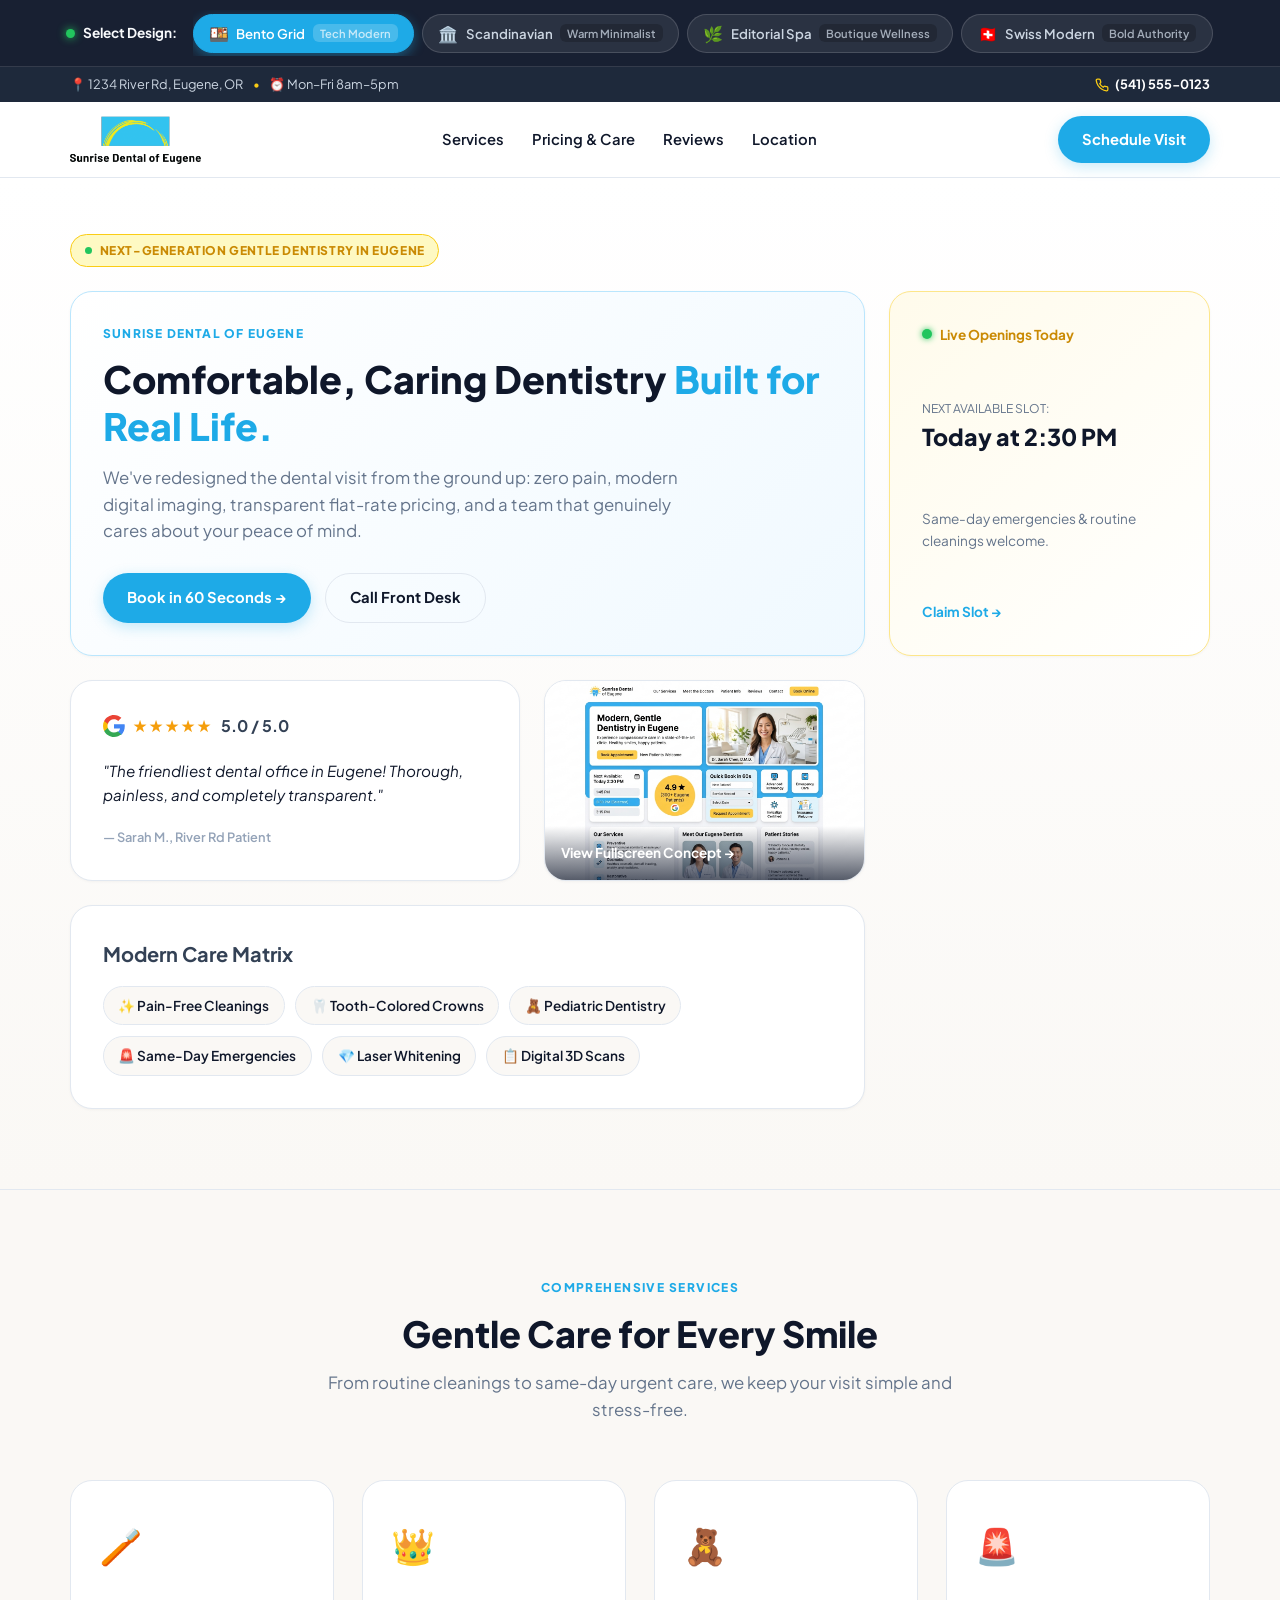
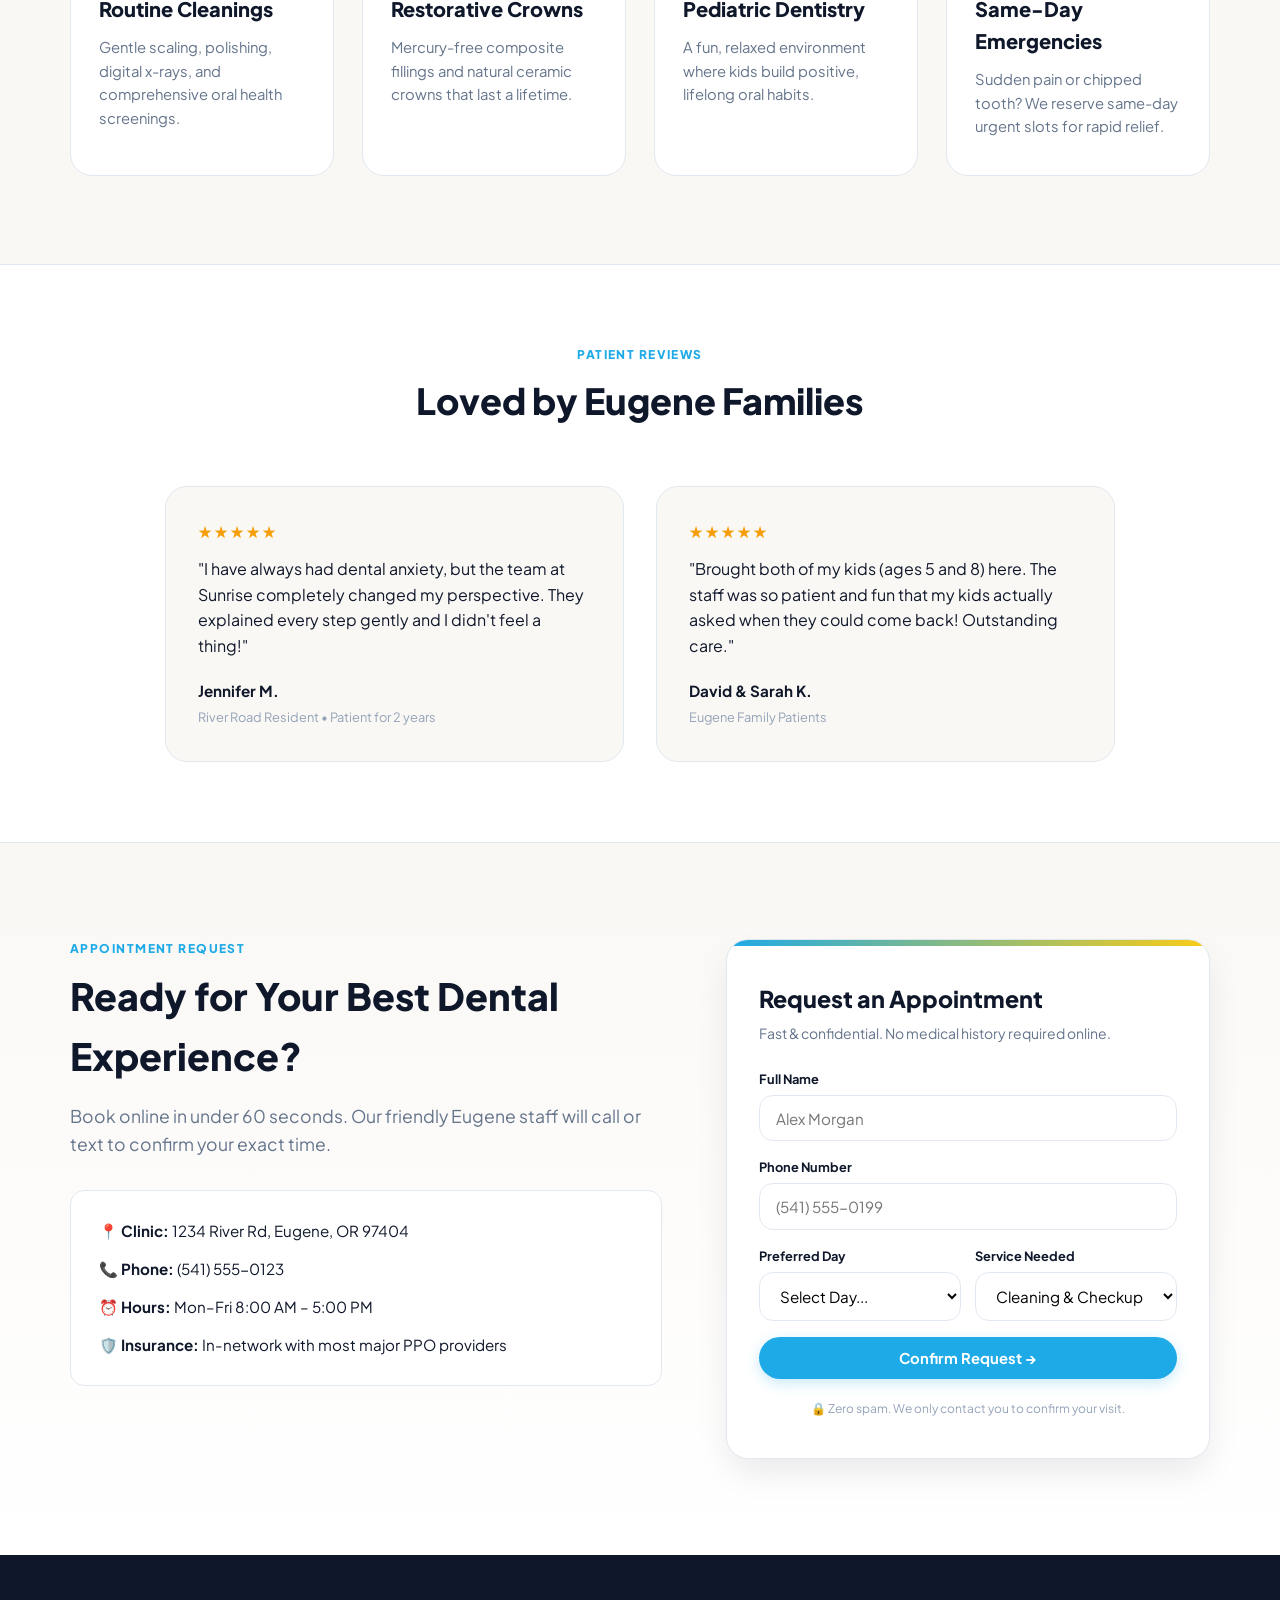
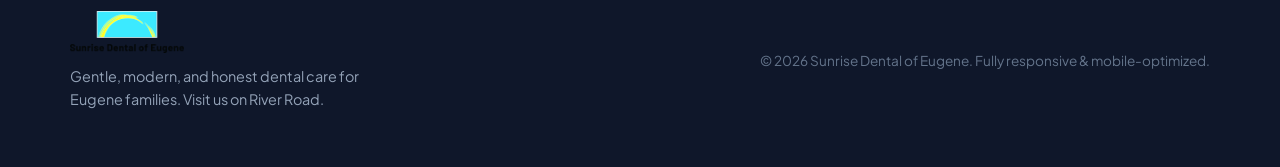
==== commit b98fb858: "Add Swiss Modernist, Soft Glassmorphism, and Midnight Luxury design options" ====
--- a/index.html
+++ b/index.html
@@ -4,17 +4,17 @@
   <meta charset="UTF-8">
   <meta name="viewport" content="width=device-width, initial-scale=1.0, maximum-scale=5.0">
   <title>Sunrise Dental of Eugene | Interactive Design Mockups</title>
-  <meta name="description" content="Explore interactive, modern design concepts for Sunrise Dental of Eugene. Toggle between Bento-Grid, Scandinavian Minimalist, and Editorial Boutique layouts.">
+  <meta name="description" content="Explore 7 interactive, modern design concepts for Sunrise Dental of Eugene. Toggle between Bento-Grid, Scandinavian, Editorial Spa, Swiss Modernist, Soft Glass, Midnight Luxury, and Warm Classic layouts.">
 
   <!-- Open Graph -->
-  <meta property="og:title" content="Sunrise Dental of Eugene — Modern Design Concepts">
-  <meta property="og:description" content="Click through interactive, mobile-optimized design directions for Sunrise Dental of Eugene.">
+  <meta property="og:title" content="Sunrise Dental of Eugene — 7 Modern Design Concepts">
+  <meta property="og:description" content="Click through 7 interactive, mobile-optimized design directions for Sunrise Dental of Eugene.">
   <meta property="og:image" content="assets/sunrise-logo.png">
 
-  <!-- Fonts: Plus Jakarta Sans & Playfair Display for editorial elegance -->
+  <!-- Fonts: Plus Jakarta Sans, Playfair Display, Space Grotesk -->
   <link rel="preconnect" href="https://fonts.googleapis.com">
   <link rel="preconnect" href="https://fonts.gstatic.com" crossorigin>
-  <link href="https://fonts.googleapis.com/css2?family=Playfair+Display:ital,wght@0,500;0,600;1,400&family=Plus+Jakarta+Sans:wght@400;500;600;700;800&family=Space+Grotesk:wght@500;700&display=swap" rel="stylesheet">
+  <link href="https://fonts.googleapis.com/css2?family=Playfair+Display:ital,wght@0,500;0,600;1,400&family=Plus+Jakarta+Sans:wght@400;500;600;700;800&family=Space+Grotesk:wght@500;600;700&display=swap" rel="stylesheet">
 
   <link rel="stylesheet" href="style.css">
 
@@ -54,7 +54,7 @@
 </head>
 <body class="theme-bento">
 
-  <!-- TOP STICKY DESIGN SWITCHER (Mobile-Optimized Selector) -->
+  <!-- TOP STICKY DESIGN SWITCHER (7 Option Selector) -->
   <aside class="design-switcher-bar" aria-label="Design Concept Selector">
     <div class="switcher-container">
       <div class="switcher-label">
@@ -62,24 +62,49 @@
         <span class="label-text">Select Design:</span>
       </div>
       <div class="switcher-pills" role="tablist">
+        <!-- Option 1 -->
         <button class="switcher-pill active" data-theme="bento" role="tab" aria-selected="true">
           <span class="pill-icon">🍱</span>
           <span class="pill-title">Bento Grid</span>
-          <span class="pill-tag">Modern Tech</span>
-        </button>
-
+          <span class="pill-tag">Tech Modern</span>
+        </button>
+
+        <!-- Option 2 -->
         <button class="switcher-pill" data-theme="scandinavian" role="tab" aria-selected="false">
           <span class="pill-icon">🏛️</span>
           <span class="pill-title">Scandinavian</span>
           <span class="pill-tag">Warm Minimalist</span>
         </button>
 
+        <!-- Option 3 -->
         <button class="switcher-pill" data-theme="editorial" role="tab" aria-selected="false">
           <span class="pill-icon">🌿</span>
           <span class="pill-title">Editorial Spa</span>
           <span class="pill-tag">Boutique Wellness</span>
         </button>
 
+        <!-- Option 4 (NEW) -->
+        <button class="switcher-pill" data-theme="swiss" role="tab" aria-selected="false">
+          <span class="pill-icon">🇨🇭</span>
+          <span class="pill-title">Swiss Modern</span>
+          <span class="pill-tag">Bold Authority</span>
+        </button>
+
+        <!-- Option 5 (NEW) -->
+        <button class="switcher-pill" data-theme="glass" role="tab" aria-selected="false">
+          <span class="pill-icon">🪟</span>
+          <span class="pill-title">Soft Glass</span>
+          <span class="pill-tag">Bio-Clean UI</span>
+        </button>
+
+        <!-- Option 6 (NEW) -->
+        <button class="switcher-pill" data-theme="midnight" role="tab" aria-selected="false">
+          <span class="pill-icon">🌙</span>
+          <span class="pill-title">Midnight Luxury</span>
+          <span class="pill-tag">Cosmetic VIP</span>
+        </button>
+
+        <!-- Option 7 -->
         <button class="switcher-pill" data-theme="classic" role="tab" aria-selected="false">
           <span class="pill-icon">☀️</span>
           <span class="pill-title">Warm & Plain</span>
@@ -149,14 +174,11 @@
          =================================================================== -->
     <section class="view-panel view-bento" id="view-bento">
       <div class="container">
-        <!-- Bento Intro Headline -->
         <div class="bento-badge-row">
           <span class="badge-tag"><span class="pulse-dot"></span> NEXT-GENERATION GENTLE DENTISTRY IN EUGENE</span>
         </div>
 
-        <!-- The Bento Grid -->
         <div class="bento-grid">
-          <!-- Bento Tile 1: Main Hero -->
           <div class="bento-card bento-hero">
             <span class="bento-sub">SUNRISE DENTAL OF EUGENE</span>
             <h2>Comfortable, Caring Dentistry <span class="highlight-bento">Built for Real Life.</span></h2>
@@ -167,7 +189,6 @@
             </div>
           </div>
 
-          <!-- Bento Tile 2: Live Chair Availability -->
           <div class="bento-card bento-status">
             <div class="status-indicator">
               <span class="ping-circle"></span>
@@ -181,7 +202,6 @@
             <a href="#booking-card" class="bento-mini-btn">Claim Slot &rarr;</a>
           </div>
 
-          <!-- Bento Tile 3: 5-Star Social Proof -->
           <div class="bento-card bento-reviews">
             <div class="google-icon-row">
               <svg class="google-svg" viewBox="0 0 24 24"><path fill="#4285F4" d="M23.745 12.27c0-.7-.06-1.4-.19-2.07H12v4.51h6.6c-.29 1.52-1.14 2.82-2.4 3.68v3.05h3.88c2.27-2.09 3.665-5.17 3.665-9.17z"/><path fill="#34A853" d="M12 24c3.24 0 5.95-1.08 7.93-2.91l-3.88-3.05c-1.08.72-2.45 1.16-4.05 1.16-3.12 0-5.77-2.1-6.72-4.93H1.25v3.15C3.26 21.36 7.34 24 12 24z"/><path fill="#FBBC05" d="M5.28 14.27c-.25-.72-.38-1.49-.38-2.27s.13-1.55.38-2.27V6.58H1.25C.45 8.18 0 10.04 0 12s.45 3.82 1.25 5.42l4.03-3.15z"/><path fill="#EA4335" d="M12 4.75c1.77 0 3.35.61 4.6 1.8l3.42-3.42C17.95 1.19 15.24 0 12 0 7.34 0 3.26 2.64 1.25 6.58l4.03 3.15c.95-2.83 3.6-4.98 6.72-4.98z"/></svg>
@@ -192,7 +212,6 @@
             <span class="reviewer-tag">— Sarah M., River Rd Patient</span>
           </div>
 
-          <!-- Bento Tile 4: Visual Concept Preview -->
           <div class="bento-card bento-preview-tile">
             <img src="assets/modern-bento-mockup.jpg" alt="Bento UI Concept" class="bento-img">
             <div class="preview-overlay">
@@ -200,7 +219,6 @@
             </div>
           </div>
 
-          <!-- Bento Tile 5: Services Matrix -->
           <div class="bento-card bento-services">
             <h3>Modern Care Matrix</h3>
             <div class="services-chips">
@@ -319,7 +337,155 @@
 
 
     <!-- ===================================================================
-         VIEW 4: WARM & PLAIN (Original Eugene Community Layout)
+         VIEW 4: SWISS MODERNIST (NEW - Bold Authority & Typographic Grid)
+         =================================================================== -->
+    <section class="view-panel view-swiss" id="view-swiss">
+      <div class="container">
+        <div class="swiss-top-meta">
+          <span>OR / 97404</span>
+          <span>SUNRISE DENTAL CLINICAL PRACTICE</span>
+          <span>EUGENE, OREGON</span>
+        </div>
+
+        <div class="swiss-hero-wrapper">
+          <div class="swiss-bold-statement">
+            <h1>EXACTING CARE.<br><span class="swiss-blue">MEASURABLE</span> COMFORT.</h1>
+          </div>
+          
+          <div class="swiss-manifesto-grid">
+            <div class="swiss-lead-col">
+              <p class="swiss-lead-text">
+                We reject confusing medical jargon and rushed procedures. Sunrise Dental operates on strict clinical transparency, uncompromising gentle standards, and clear treatment pathways.
+              </p>
+              <div class="swiss-cta-box">
+                <a href="#booking-card" class="swiss-solid-btn">SCHEDULE APPOINTMENT [ONLINE] &rarr;</a>
+                <span class="swiss-direct-call">DIRECT LINE: (541) 555-0123</span>
+              </div>
+            </div>
+
+            <div class="swiss-protocols-col">
+              <div class="protocol-row">
+                <span class="protocol-index">01/</span>
+                <div class="protocol-detail">
+                  <h4>DIAGNOSTIC PRECISION</h4>
+                  <p>Sub-millimeter 3D imaging, low-dose digital radiographs, and intraoral cameras.</p>
+                </div>
+              </div>
+
+              <div class="protocol-row">
+                <span class="protocol-index">02/</span>
+                <div class="protocol-detail">
+                  <h4>CONSERVATIVE RESTORATION</h4>
+                  <p>Preservation-first dentistry. We restore structural integrity using biocompatible monolith ceramics.</p>
+                </div>
+              </div>
+
+              <div class="protocol-row">
+                <span class="protocol-index">03/</span>
+                <div class="protocol-detail">
+                  <h4>RAPID EMERGENCY RESPONSE</h4>
+                  <p>Same-day triage for trauma, severe toothache, and fractures. Dedicated morning slots.</p>
+                </div>
+              </div>
+            </div>
+          </div>
+        </div>
+      </div>
+    </section>
+
+
+    <!-- ===================================================================
+         VIEW 5: SOFT GLASSMORPHISM (NEW - Translucent Frosted Bio-Clean)
+         =================================================================== -->
+    <section class="view-panel view-glass" id="view-glass">
+      <div class="glass-orb glass-orb-1"></div>
+      <div class="glass-orb glass-orb-2"></div>
+      <div class="glass-orb glass-orb-3"></div>
+
+      <div class="container glass-relative">
+        <div class="glass-hero-card">
+          <div class="glass-tag">✨ PURE BIOLOGICAL COMFORT</div>
+          <h2>A Breath of Fresh Air in <span class="glass-highlight">Eugene Dental Care</span></h2>
+          <p class="glass-desc">Step into an ultra-clean, serene environment where state-of-the-art care feels completely weightless. Gentle air-flow cleanings, warm blankets, and zero stress.</p>
+
+          <div class="glass-stats-grid">
+            <div class="glass-stat-item">
+              <span class="stat-big">100%</span>
+              <span class="stat-desc">Pain-Free Approach</span>
+            </div>
+            <div class="glass-stat-item">
+              <span class="stat-big">5.0 ★</span>
+              <span class="stat-desc">Patient Satisfaction</span>
+            </div>
+            <div class="glass-stat-item">
+              <span class="stat-big">0 min</span>
+              <span class="stat-desc">Average Waiting Room Time</span>
+            </div>
+          </div>
+
+          <div class="glass-btn-row">
+            <a href="#booking-card" class="glass-cta-btn">Book Your Pain-Free Visit &rarr;</a>
+            <span class="glass-call">or call (541) 555-0123</span>
+          </div>
+        </div>
+      </div>
+    </section>
+
+
+    <!-- ===================================================================
+         VIEW 6: MIDNIGHT SUNRISE (NEW - Luxury Cosmetic Dark Mode)
+         =================================================================== -->
+    <section class="view-panel view-midnight" id="view-midnight">
+      <div class="midnight-radial-glow"></div>
+      <div class="container midnight-relative">
+        <div class="midnight-grid">
+          <div class="midnight-copy">
+            <span class="gold-kicker">COSMETIC & RESTORATIVE EXCELLENCE</span>
+            <h1>The Art of the <span class="gold-shimmer">Radiant Smile.</span></h1>
+            <p>Sunrise Dental Studio delivers high-aesthetic cosmetic smile design in a tranquil private lounge. From hand-crafted porcelain veneers to gentle laser whitening, discover dentistry elevated to fine art.</p>
+
+            <div class="midnight-features-list">
+              <div class="midnight-feat">
+                <span class="feat-star">✦</span>
+                <span>Bespoke Hand-Crafted Veneers</span>
+              </div>
+              <div class="midnight-feat">
+                <span class="feat-star">✦</span>
+                <span>Private VIP Soundproof Suites</span>
+              </div>
+              <div class="midnight-feat">
+                <span class="feat-star">✦</span>
+                <span>In-Office Laser Spa Whitening</span>
+              </div>
+            </div>
+
+            <div class="midnight-btn-group">
+              <a href="#booking-card" class="btn-gold-vip">Request VIP Consultation &rarr;</a>
+              <a href="tel:5415550123" class="btn-dark-outline">Concierge Line (541) 555-0123</a>
+            </div>
+          </div>
+
+          <div class="midnight-card-frame">
+            <div class="midnight-inner-card">
+              <span class="vip-badge">VIP STUDIO PASS</span>
+              <h3>Private Consultation</h3>
+              <p>Meet 1-on-1 with our lead dentist for a comprehensive 3D smile scan and custom aesthetic treatment plan.</p>
+              <div class="vip-divider"></div>
+              <div class="vip-perks">
+                <span>✓ Zero Wait Guarantee</span>
+                <span>✓ 3D Virtual Smile Preview</span>
+                <span>✓ All PPO Insurances Welcomed</span>
+              </div>
+              <a href="#booking-card" class="btn-gold-full">Claim Consultation</a>
+            </div>
+          </div>
+        </div>
+      </div>
+    </section>
+
+
+    <!-- ===================================================================
+         VIEW 7: WARM & PLAIN (Original Eugene Community Layout)
          =================================================================== -->
     <section class="view-panel view-classic" id="view-classic">
       <div class="container">
@@ -489,7 +655,7 @@
 
   </main>
 
-  <!-- MOBILE BOTTOM STICKY BAR (For instant mobile conversions) -->
+  <!-- MOBILE BOTTOM STICKY BAR -->
   <div class="mobile-sticky-bar">
     <a href="tel:5415550123" class="mobile-bar-btn call-btn">
       <span>📞 Call Office</span>
--- a/style.css
+++ b/style.css
@@ -1,5 +1,5 @@
 /* ==========================================================================
-   Sunrise Dental of Eugene - Multi-Theme & Mobile-Optimized System
+   Sunrise Dental of Eugene - 7-Theme & Mobile-Optimized System
    ========================================================================== */
 
 :root {
@@ -37,6 +37,7 @@
 
   --font-main: 'Plus Jakarta Sans', system-ui, sans-serif;
   --font-editorial: 'Playfair Display', Georgia, serif;
+  --font-swiss: 'Space Grotesk', system-ui, sans-serif;
   --transition: all 0.28s cubic-bezier(0.16, 1, 0.3, 1);
 }
 
@@ -58,7 +59,7 @@
   color: var(--text-body);
   line-height: 1.6;
   -webkit-font-smoothing: antialiased;
-  padding-bottom: 70px; /* Space for mobile sticky bottom bar */
+  padding-bottom: 70px;
 }
 
 @media (min-width: 769px) {
@@ -87,13 +88,13 @@
 }
 
 /* ==========================================================================
-   TOP STICKY DESIGN SWITCHER (Interactive Pill Selector)
+   TOP STICKY DESIGN SWITCHER (7 Option Selector)
    ========================================================================== */
 .design-switcher-bar {
   position: sticky;
   top: 0;
   z-index: 999;
-  background: rgba(15, 23, 42, 0.95);
+  background: rgba(15, 23, 42, 0.96);
   backdrop-filter: blur(12px);
   border-bottom: 1px solid rgba(255, 255, 255, 0.12);
   padding: 0.65rem 0;
@@ -146,7 +147,7 @@
 .switcher-pill {
   display: inline-flex;
   align-items: center;
-  gap: 0.5rem;
+  gap: 0.45rem;
   padding: 0.5rem 0.95rem;
   background: rgba(255, 255, 255, 0.08);
   border: 1px solid rgba(255, 255, 255, 0.15);
@@ -379,7 +380,7 @@
 }
 
 /* ==========================================================================
-   VIEW CONTROLLER SYSTEM (Panels hide/show depending on active theme)
+   VIEW CONTROLLER (Hide/Show Panels based on active theme)
    ========================================================================== */
 .view-panel {
   display: none;
@@ -389,6 +390,9 @@
 body.theme-bento .view-bento { display: block; }
 body.theme-scandinavian .view-scandinavian { display: block; }
 body.theme-editorial .view-editorial { display: block; }
+body.theme-swiss .view-swiss { display: block; }
+body.theme-glass .view-glass { display: block; }
+body.theme-midnight .view-midnight { display: block; }
 body.theme-classic .view-classic { display: block; }
 
 @keyframes fadeInView {
@@ -397,7 +401,7 @@
 }
 
 /* ==========================================================================
-   VIEW 1: MODERN BENTO GRID STYLES
+   VIEW 1: MODERN BENTO GRID
    ========================================================================== */
 .view-bento {
   padding: 3.5rem 0 5rem 0;
@@ -497,7 +501,6 @@
   flex-wrap: wrap;
 }
 
-/* Status Tile */
 .bento-status {
   background: linear-gradient(135deg, #fffbeb 0%, #ffffff 100%);
   border-color: #fde68a;
@@ -552,7 +555,6 @@
   color: var(--primary-blue);
 }
 
-/* Reviews Tile */
 .bento-reviews {
   display: flex;
   flex-direction: column;
@@ -588,7 +590,6 @@
   font-weight: 600;
 }
 
-/* Preview Image Tile */
 .bento-preview-tile {
   padding: 0;
   aspect-ratio: 16 / 10;
@@ -617,7 +618,6 @@
   font-weight: 700;
 }
 
-/* Services Tile */
 .bento-services {
   grid-column: span 2;
 }
@@ -895,7 +895,447 @@
 }
 
 /* ==========================================================================
-   VIEW 4: WARM & PLAIN (Original Eugene Community)
+   VIEW 4: SWISS MODERNIST (NEW - Space Grotesk Bold Authority)
+   ========================================================================== */
+.view-swiss {
+  padding: 5rem 0;
+  background: #ffffff;
+  font-family: var(--font-swiss);
+}
+
+.swiss-top-meta {
+  display: flex;
+  justify-content: space-between;
+  font-size: 0.75rem;
+  font-weight: 700;
+  letter-spacing: 0.15em;
+  color: #64748b;
+  border-bottom: 2px solid #0f172a;
+  padding-bottom: 0.75rem;
+  margin-bottom: 3rem;
+}
+
+.swiss-bold-statement h1 {
+  font-size: 4rem;
+  font-weight: 700;
+  line-height: 1.05;
+  letter-spacing: -0.04em;
+  color: #0f172a;
+  margin-bottom: 3.5rem;
+}
+
+.swiss-blue {
+  color: var(--primary-blue);
+  text-decoration: underline;
+  text-decoration-thickness: 6px;
+  text-underline-offset: 6px;
+}
+
+.swiss-manifesto-grid {
+  display: grid;
+  grid-template-columns: 1.1fr 1fr;
+  gap: 4rem;
+  border-top: 1px solid #e2e8f0;
+  padding-top: 2.5rem;
+}
+
+.swiss-lead-text {
+  font-size: 1.35rem;
+  line-height: 1.6;
+  color: #1e293b;
+  margin-bottom: 2.5rem;
+}
+
+.swiss-solid-btn {
+  display: inline-block;
+  background: #0f172a;
+  color: #ffffff;
+  padding: 1rem 2rem;
+  font-size: 0.9rem;
+  font-weight: 700;
+  letter-spacing: 0.05em;
+  margin-bottom: 0.75rem;
+  transition: var(--transition);
+}
+
+.swiss-solid-btn:hover {
+  background: var(--primary-blue);
+  color: #ffffff;
+  transform: translateX(4px);
+}
+
+.swiss-direct-call {
+  display: block;
+  font-size: 0.8rem;
+  font-weight: 700;
+  color: #64748b;
+  letter-spacing: 0.1em;
+}
+
+.swiss-protocols-col {
+  display: flex;
+  flex-direction: column;
+  gap: 1.75rem;
+}
+
+.protocol-row {
+  display: flex;
+  gap: 1.5rem;
+  border-bottom: 1px solid #f1f5f9;
+  padding-bottom: 1.5rem;
+}
+
+.protocol-index {
+  font-size: 1.4rem;
+  font-weight: 700;
+  color: var(--primary-blue);
+}
+
+.protocol-detail h4 {
+  font-size: 1.1rem;
+  font-weight: 700;
+  color: #0f172a;
+  margin-bottom: 0.35rem;
+  letter-spacing: 0.02em;
+}
+
+.protocol-detail p {
+  font-size: 0.925rem;
+  color: #64748b;
+  line-height: 1.5;
+}
+
+/* ==========================================================================
+   VIEW 5: SOFT GLASSMORPHISM (NEW - Translucent Frosted Bio-Clean)
+   ========================================================================== */
+.view-glass {
+  position: relative;
+  padding: 6rem 0;
+  background: #f0f7ff;
+  overflow: hidden;
+}
+
+.glass-orb {
+  position: absolute;
+  border-radius: 50%;
+  filter: blur(80px);
+  pointer-events: none;
+}
+
+.glass-orb-1 {
+  width: 450px;
+  height: 450px;
+  background: rgba(30, 170, 231, 0.25);
+  top: -100px;
+  left: -50px;
+}
+
+.glass-orb-2 {
+  width: 500px;
+  height: 500px;
+  background: rgba(250, 204, 21, 0.25);
+  bottom: -150px;
+  right: -50px;
+}
+
+.glass-orb-3 {
+  width: 300px;
+  height: 300px;
+  background: rgba(167, 243, 208, 0.3);
+  top: 40%;
+  left: 45%;
+}
+
+.glass-relative {
+  position: relative;
+  z-index: 1;
+}
+
+.glass-hero-card {
+  max-width: 900px;
+  margin: 0 auto;
+  background: rgba(255, 255, 255, 0.65);
+  backdrop-filter: blur(20px);
+  -webkit-backdrop-filter: blur(20px);
+  border: 1.5px solid rgba(255, 255, 255, 0.8);
+  border-radius: 30px;
+  padding: 4rem 3.5rem;
+  box-shadow: 0 25px 60px rgba(30, 170, 231, 0.12);
+  text-align: center;
+}
+
+.glass-tag {
+  display: inline-block;
+  padding: 0.4rem 1rem;
+  background: rgba(255, 255, 255, 0.8);
+  border: 1px solid rgba(255, 255, 255, 0.9);
+  border-radius: var(--radius-full);
+  font-size: 0.8rem;
+  font-weight: 800;
+  letter-spacing: 0.08em;
+  color: var(--primary-blue-dark);
+  margin-bottom: 1.5rem;
+}
+
+.glass-hero-card h2 {
+  font-size: 3rem;
+  font-weight: 800;
+  color: #0f172a;
+  line-height: 1.2;
+  margin-bottom: 1.25rem;
+}
+
+.glass-highlight {
+  background: linear-gradient(135deg, var(--primary-blue) 0%, var(--sun-yellow-dark) 100%);
+  -webkit-background-clip: text;
+  -webkit-text-fill-color: transparent;
+}
+
+.glass-desc {
+  font-size: 1.15rem;
+  color: #475569;
+  line-height: 1.7;
+  max-width: 650px;
+  margin: 0 auto 2.5rem auto;
+}
+
+.glass-stats-grid {
+  display: grid;
+  grid-template-columns: repeat(3, 1fr);
+  gap: 1.5rem;
+  margin-bottom: 3rem;
+}
+
+.glass-stat-item {
+  background: rgba(255, 255, 255, 0.5);
+  border: 1px solid rgba(255, 255, 255, 0.6);
+  border-radius: var(--radius-md);
+  padding: 1.5rem 1rem;
+}
+
+.stat-big {
+  display: block;
+  font-size: 2rem;
+  font-weight: 800;
+  color: #0f172a;
+  margin-bottom: 0.25rem;
+}
+
+.stat-desc {
+  font-size: 0.825rem;
+  color: #64748b;
+  font-weight: 600;
+}
+
+.glass-btn-row {
+  display: flex;
+  align-items: center;
+  justify-content: center;
+  gap: 1.5rem;
+  flex-wrap: wrap;
+}
+
+.glass-cta-btn {
+  background: var(--primary-blue);
+  color: #ffffff;
+  padding: 0.95rem 2.25rem;
+  border-radius: var(--radius-full);
+  font-weight: 700;
+  font-size: 1rem;
+  box-shadow: 0 8px 24px rgba(30, 170, 231, 0.35);
+}
+
+.glass-cta-btn:hover {
+  background: var(--primary-blue-dark);
+  transform: translateY(-2px);
+}
+
+.glass-call {
+  font-size: 0.95rem;
+  color: #64748b;
+}
+
+/* ==========================================================================
+   VIEW 6: MIDNIGHT SUNRISE (NEW - Luxury Cosmetic Dark Mode)
+   ========================================================================== */
+.view-midnight {
+  position: relative;
+  padding: 6rem 0;
+  background: #090d16;
+  color: #f8fafc;
+  overflow: hidden;
+}
+
+.midnight-radial-glow {
+  position: absolute;
+  top: -150px;
+  right: -100px;
+  width: 700px;
+  height: 700px;
+  background: radial-gradient(circle, rgba(250, 204, 21, 0.15) 0%, rgba(30, 170, 231, 0.08) 40%, transparent 70%);
+  pointer-events: none;
+}
+
+.midnight-relative {
+  position: relative;
+  z-index: 1;
+}
+
+.midnight-grid {
+  display: grid;
+  grid-template-columns: 1.2fr 0.8fr;
+  gap: 4rem;
+  align-items: center;
+}
+
+.gold-kicker {
+  font-size: 0.75rem;
+  font-weight: 800;
+  letter-spacing: 0.25em;
+  color: var(--sun-yellow);
+  display: block;
+  margin-bottom: 1rem;
+}
+
+.midnight-copy h1 {
+  font-family: var(--font-editorial);
+  font-size: 3.5rem;
+  font-weight: 400;
+  line-height: 1.15;
+  color: #ffffff;
+  margin-bottom: 1.5rem;
+}
+
+.gold-shimmer {
+  color: var(--sun-yellow);
+  font-style: italic;
+}
+
+.midnight-copy p {
+  font-size: 1.1rem;
+  color: #94a3b8;
+  line-height: 1.7;
+  margin-bottom: 2rem;
+  max-width: 580px;
+}
+
+.midnight-features-list {
+  display: flex;
+  flex-direction: column;
+  gap: 0.85rem;
+  margin-bottom: 2.5rem;
+}
+
+.midnight-feat {
+  display: flex;
+  align-items: center;
+  gap: 0.75rem;
+  font-size: 0.95rem;
+  color: #e2e8f0;
+}
+
+.feat-star {
+  color: var(--sun-yellow);
+  font-size: 1.1rem;
+}
+
+.midnight-btn-group {
+  display: flex;
+  gap: 1rem;
+  flex-wrap: wrap;
+}
+
+.btn-gold-vip {
+  background: linear-gradient(135deg, var(--sun-yellow) 0%, #eab308 100%);
+  color: #090d16;
+  padding: 0.95rem 2rem;
+  border-radius: var(--radius-full);
+  font-weight: 800;
+  font-size: 0.95rem;
+  box-shadow: 0 4px 20px rgba(250, 204, 21, 0.3);
+}
+
+.btn-gold-vip:hover {
+  transform: translateY(-2px);
+  filter: brightness(1.1);
+}
+
+.btn-dark-outline {
+  border: 1.5px solid rgba(255, 255, 255, 0.2);
+  color: #ffffff;
+  padding: 0.95rem 1.75rem;
+  border-radius: var(--radius-full);
+  font-size: 0.95rem;
+}
+
+.btn-dark-outline:hover {
+  border-color: var(--sun-yellow);
+  color: var(--sun-yellow);
+}
+
+.midnight-card-frame {
+  background: #111827;
+  border: 1.5px solid rgba(250, 204, 21, 0.3);
+  border-radius: var(--radius-lg);
+  padding: 2.5rem;
+  box-shadow: 0 20px 50px rgba(0,0,0,0.5), 0 0 40px rgba(250, 204, 21, 0.08);
+}
+
+.vip-badge {
+  font-size: 0.7rem;
+  font-weight: 800;
+  letter-spacing: 0.15em;
+  background: rgba(250, 204, 21, 0.15);
+  color: var(--sun-yellow);
+  padding: 0.3rem 0.75rem;
+  border-radius: var(--radius-full);
+  display: inline-block;
+  margin-bottom: 1rem;
+}
+
+.midnight-inner-card h3 {
+  font-size: 1.6rem;
+  color: #ffffff;
+  margin-bottom: 0.75rem;
+}
+
+.midnight-inner-card p {
+  font-size: 0.925rem;
+  color: #94a3b8;
+  line-height: 1.6;
+}
+
+.vip-divider {
+  height: 1px;
+  background: rgba(255, 255, 255, 0.1);
+  margin: 1.5rem 0;
+}
+
+.vip-perks {
+  display: flex;
+  flex-direction: column;
+  gap: 0.65rem;
+  font-size: 0.85rem;
+  color: #cbd5e1;
+  margin-bottom: 2rem;
+}
+
+.btn-gold-full {
+  display: block;
+  text-align: center;
+  background: var(--sun-yellow);
+  color: #090d16;
+  padding: 0.85rem;
+  border-radius: var(--radius-md);
+  font-weight: 800;
+}
+
+.btn-gold-full:hover {
+  filter: brightness(1.1);
+}
+
+/* ==========================================================================
+   VIEW 7: WARM & PLAIN (Original Eugene Community)
    ========================================================================== */
 .view-classic {
   padding: 4.5rem 0;
@@ -1254,7 +1694,7 @@
   border-radius: var(--radius-full);
   font-size: 0.9rem;
   font-weight: 700;
-  min-height: 48px; /* Touch friendly */
+  min-height: 48px;
 }
 
 .call-btn {
@@ -1325,6 +1765,17 @@
     grid-template-columns: 1fr;
     gap: 3rem;
   }
+  .swiss-manifesto-grid {
+    grid-template-columns: 1fr;
+    gap: 2.5rem;
+  }
+  .swiss-bold-statement h1 {
+    font-size: 2.75rem;
+  }
+  .midnight-grid {
+    grid-template-columns: 1fr;
+    gap: 3rem;
+  }
   .classic-hero-grid {
     grid-template-columns: 1fr;
     gap: 3rem;
@@ -1355,7 +1806,7 @@
     display: flex;
   }
   .switcher-label .label-text {
-    display: none; /* Keep switcher compact on small phones */
+    display: none;
   }
   .bento-hero h2 {
     font-size: 1.85rem;
@@ -1366,6 +1817,19 @@
   .editorial-headline {
     font-size: 2.35rem;
   }
+  .glass-hero-card {
+    padding: 2.5rem 1.5rem;
+  }
+  .glass-hero-card h2 {
+    font-size: 2.2rem;
+  }
+  .glass-stats-grid {
+    grid-template-columns: 1fr;
+    gap: 1rem;
+  }
+  .midnight-copy h1 {
+    font-size: 2.4rem;
+  }
   .form-row {
     grid-template-columns: 1fr;
   }
